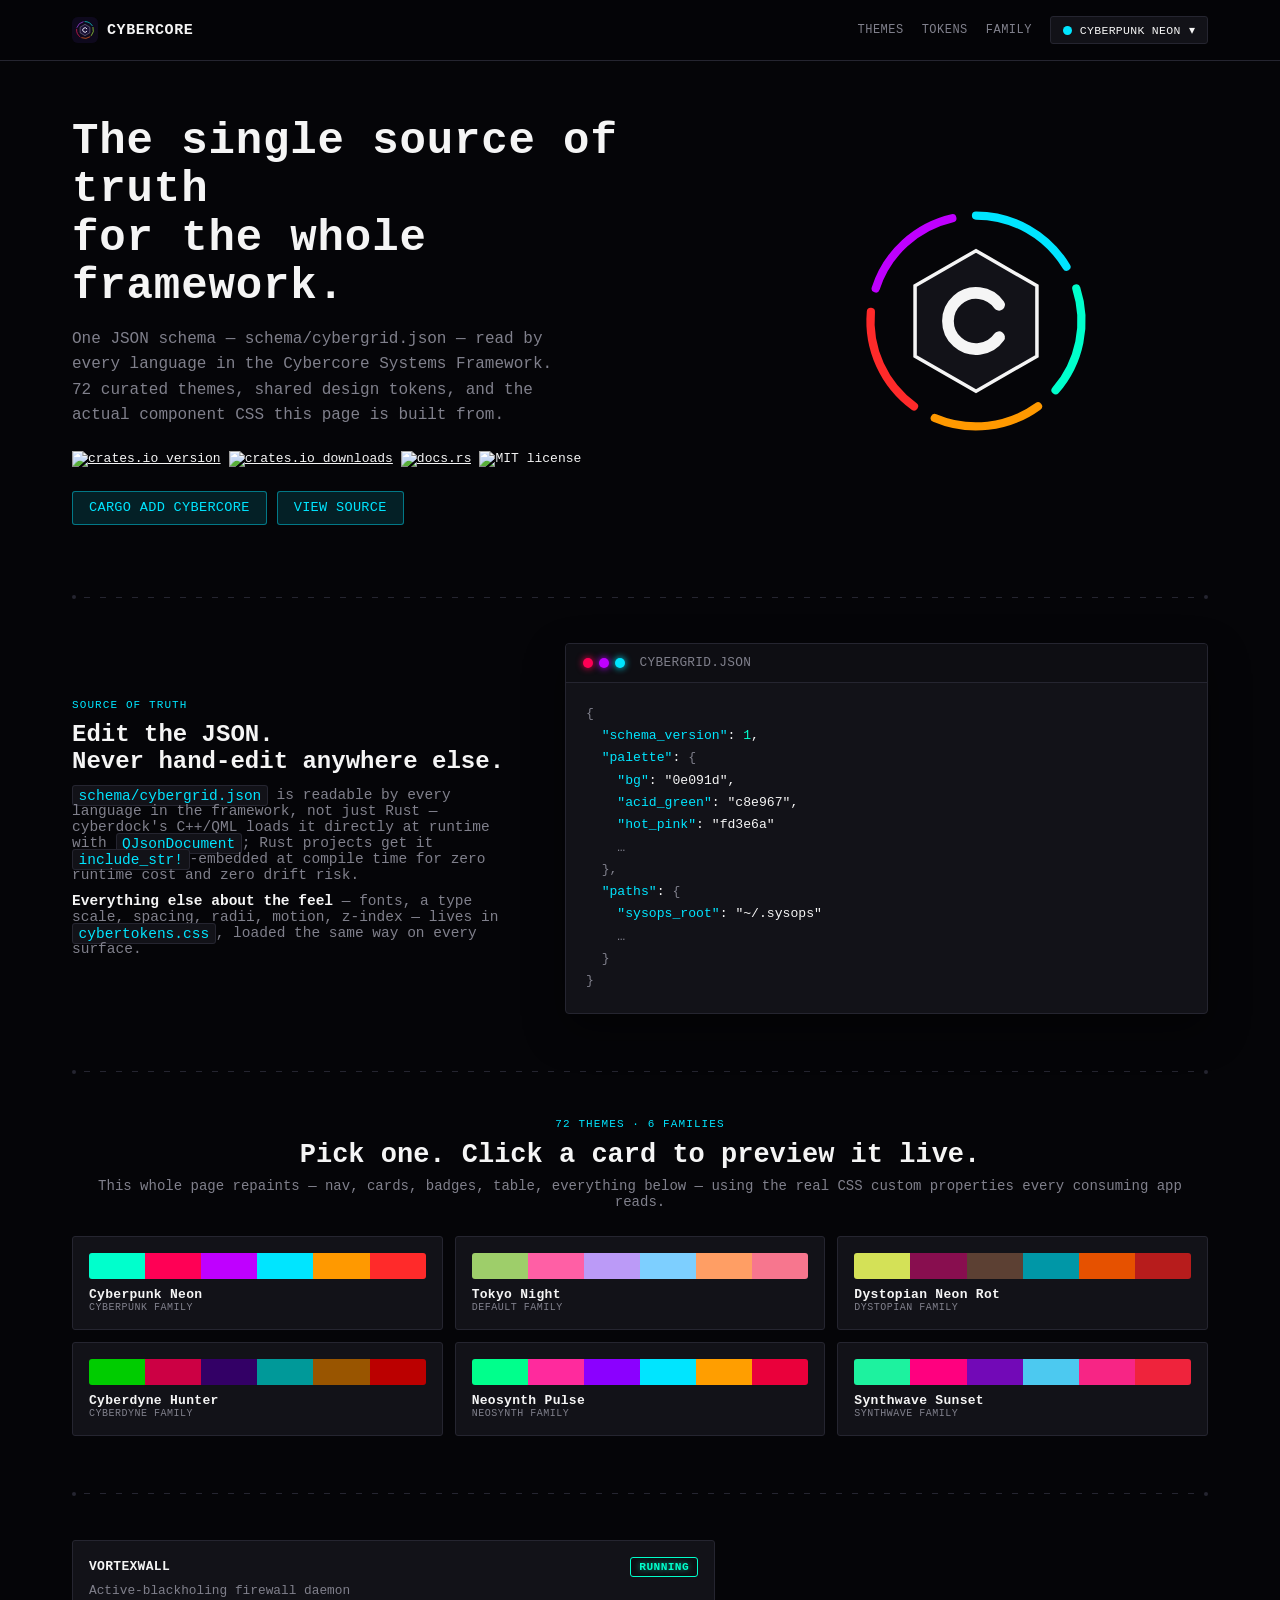
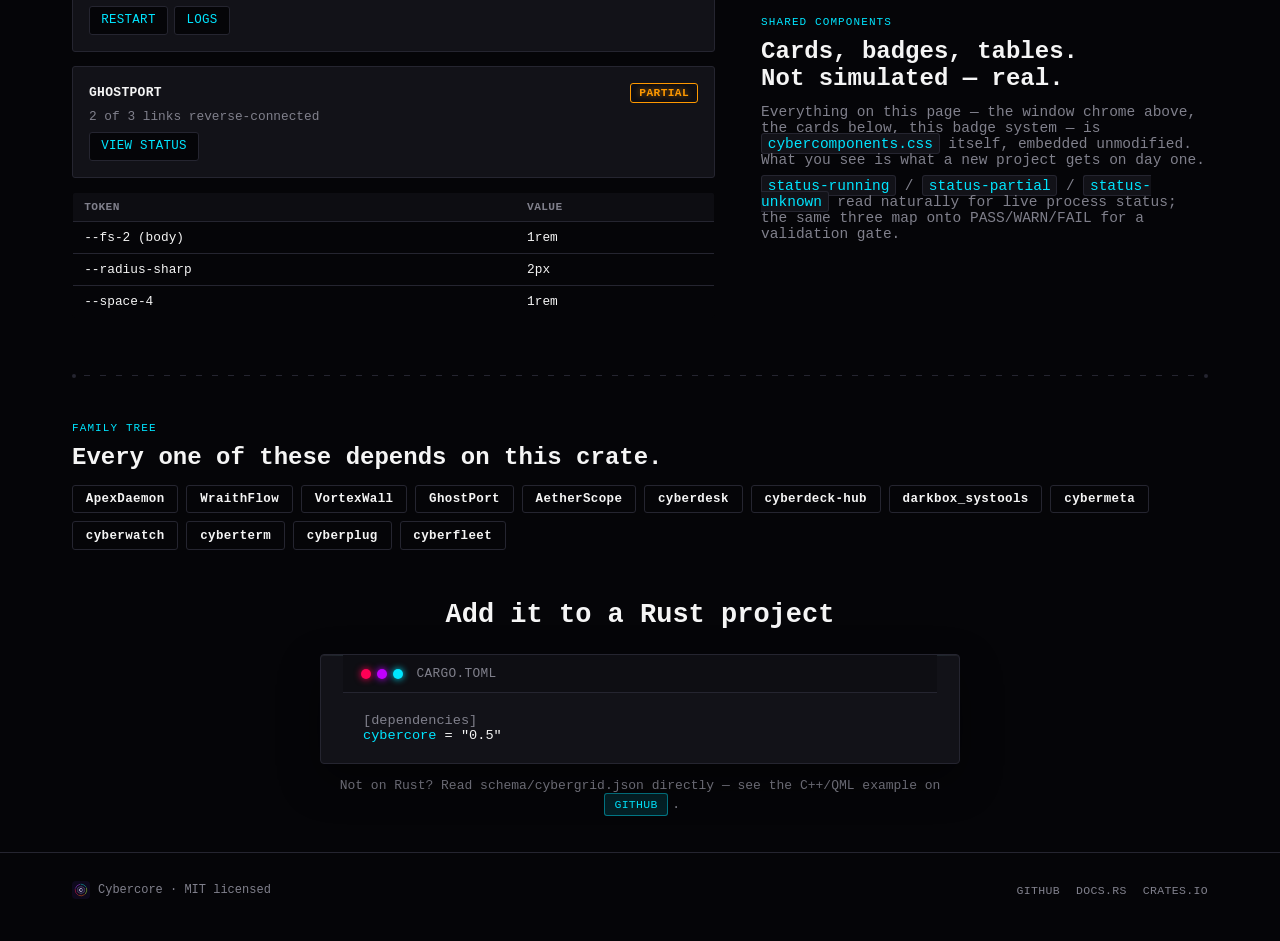
==== index.html @ 730733f9 "Deploy Cybercore theme-gallery site" ====
<!doctype html>
<meta charset="utf-8">
<meta name="viewport" content="width=device-width, initial-scale=1">
<title>Cybercore — Schemas, palette, design tokens</title>
<meta name="description" content="The single source of truth for the Cybercore Systems Framework: one JSON schema, a 72-theme palette, and shared design tokens/components, consumed by every downstream tool.">
<link rel="icon" type="image/svg+xml" href="[data-uri]">
<style>
/*
 * cybertokens — shared typography, spacing & sizing tokens for the
 * Cybercore Systems Framework.
 *
 * Colours are NOT here — they live in schema/cybergrid.json and are
 * emitted as `--bg --fg --acid --cyan …` by each app's theme layer.
 * This file is *everything else*: fonts, a type scale, spacing, radii,
 * motion, z-index. Drop it in any project (cyberdesk, cyberdeck,
 * cyberterm, a website …) so the feel stays consistent.
 *
 * Load order:  reset  →  cybertokens.css  →  theme colours  →  components
 *
 * v0.3.0
 */

:root {
  /* ── font families ─────────────────────────────────────────── */
  --font-mono: "JetBrains Mono", ui-monospace, "SFMono-Regular", "SF Mono",
    Menlo, Consolas, "Liberation Mono", monospace;
  --font-ui: "Inter", -apple-system, BlinkMacSystemFont, "Segoe UI", Roboto,
    "Helvetica Neue", Arial, sans-serif;
  --font-display: var(--font-mono);      /* headings; override per project */

  /* ── type scale — 1.20 (minor third), 16px body ───────────── */
  --fs-0: 0.694rem;   /* ~11px  micro / captions / badges     */
  --fs-1: 0.833rem;   /* ~13px  small / labels / chrome text  */
  --fs-2: 1rem;       /*  16px  body                          */
  --fs-3: 1.20rem;    /* ~19px  h4 / lead                     */
  --fs-4: 1.44rem;    /* ~23px  h3                            */
  --fs-5: 1.728rem;   /* ~28px  h2                            */
  --fs-6: 2.074rem;   /* ~33px  h1                            */
  --fs-7: 2.488rem;   /* ~40px  display                       */

  /* ── line heights ─────────────────────────────────────────── */
  --lh-tight: 1.15;
  --lh-snug: 1.35;
  --lh-normal: 1.6;
  --lh-loose: 1.85;

  /* ── weights ──────────────────────────────────────────────── */
  --fw-regular: 400;
  --fw-medium: 500;
  --fw-semibold: 600;
  --fw-bold: 700;

  /* ── letter-spacing ───────────────────────────────────────── */
  --tracking-tight: -0.01em;
  --tracking-normal: 0em;
  --tracking-wide: 0.04em;
  --tracking-caps: 0.08em;               /* uppercase chrome labels */

  /* ── spacing scale — 0.25rem step ─────────────────────────── */
  --space-0: 0;
  --space-1: 0.25rem;
  --space-2: 0.5rem;
  --space-3: 0.75rem;
  --space-4: 1rem;
  --space-5: 1.5rem;
  --space-6: 2rem;
  --space-7: 3rem;
  --space-8: 4rem;

  /* ── radii ────────────────────────────────────────────────── */
  --radius-sharp: 2px;                   /* cybercore default — terminal feel */
  --radius-sm: 4px;
  --radius-md: 8px;
  --radius-lg: 14px;
  --radius-pill: 999px;
  --radius: var(--radius-sharp);

  /* ── borders ──────────────────────────────────────────────── */
  --border-hair: 1px;
  --border-accent: 3px;

  /* ── motion ───────────────────────────────────────────────── */
  --ease-out: cubic-bezier(0.2, 0.8, 0.2, 1);
  --ease-in-out: cubic-bezier(0.65, 0, 0.35, 1);
  --dur-fast: 0.12s;
  --dur-mid: 0.24s;
  --dur-slow: 0.5s;

  /* ── z-index ladder ───────────────────────────────────────── */
  --z-base: 1;
  --z-sticky: 10;
  --z-popover: 60;
  --z-modal: 100;
  --z-toast: 200;
}

/*
 * cybercomponents — shared UI component styles for the Cybercore Systems
 * Framework: cards, status badges, data tables, form inputs, popup
 * viewers, and the theme-picker dropdown itself.
 *
 * Colours come from the active CYBERGRID theme (--bg --fg --acid --pink
 * --purple --cyan --orange --red --panel --line --muted, emitted per
 * theme by each app's theme layer) and typography/spacing from
 * cybertokens.css — nothing here is hardcoded. Swapping the theme
 * repaints every component below with it.
 *
 * Promoted out of cyberdeck's static/ui.css (2026-09-17) once a second
 * app (cyberdesk) needed the same cards/badges/tables/theme-picker —
 * app-specific things (self-hosted fonts, backdrop scanline/glow
 * effects, folder-tag chips) stayed local to cyberdeck rather than
 * coming along; this file is deliberately just the reusable core.
 *
 * Load order:  reset  →  cybertokens.css  →  theme colours  →  cybercomponents.css
 *
 * v1.0.0
 */

* { box-sizing: border-box; }

/* Author styles always beat the browser's default `[hidden]{display:none}`
   UA rule regardless of selector specificity — without this, any element
   that's both `[hidden]` AND has its own `display:` declaration (like
   `.viewer-overlay{display:flex}` below) shows up whether or not the
   `hidden` attribute is set, and toggling `el.hidden` in JS does nothing
   visible. Keep this reset above every other rule in the file. */
[hidden] { display: none !important; }

html {
  scrollbar-width: thin;
  scrollbar-color: var(--purple) var(--bg);
  /* Tells the browser to draw its OWN native widgets — the <input
     type="color"> picker popup, native scrollbars, form control chrome —
     in dark mode. Without this, that popup (which isn't our HTML/CSS at
     all, it's the browser's own UI) defaults to a plain white background
     no matter how dark the rest of the page is. */
  color-scheme: dark;
}

body {
  background: var(--bg);
  color: var(--fg);
  font-family: var(--font-mono, monospace);
  font-size: 13px;
  margin: 0;
  position: relative;
}

/* Uppercase, letter-spaced chrome text everywhere — the terminal/HUD feel
   this family is going for. Scoped to real UI chrome (buttons, titlebars,
   badges, card titles) rather than a blanket `body *` rule, so actual
   content rendered in `.markdown-body` stays normal-case and readable as
   prose, not shouted. */
button, .btn-link, .btn-ghost, .titlebar-text, .card-title, .field-label {
  text-transform: uppercase;
  letter-spacing: 0.3px;
}

/* --------------------------------------------------------------------------
   Scrollbars — page and every internally-scrolling panel
   -------------------------------------------------------------------------- */
::-webkit-scrollbar { width: 10px; height: 10px; }
::-webkit-scrollbar-track { background: var(--bg); }
::-webkit-scrollbar-thumb {
  background: linear-gradient(180deg, var(--cyan), var(--purple));
  border-radius: 5px;
  border: 2px solid var(--bg);
}
::-webkit-scrollbar-thumb:hover { background: linear-gradient(180deg, var(--pink), var(--purple)); }
::-webkit-scrollbar-corner { background: var(--bg); }

/* --------------------------------------------------------------------------
   Top bar
   -------------------------------------------------------------------------- */
.topbar {
  display: flex; align-items: center; justify-content: space-between;
  padding: 1rem 1.5rem;
  border-bottom: 1px solid var(--line);
  background: color-mix(in srgb, var(--bg) 85%, transparent);
  backdrop-filter: blur(6px);
  position: sticky; top: 0; z-index: 10;
}
.brand { font-weight: 700; font-size: 1.1rem; letter-spacing: 0.5px; text-shadow: 0 0 10px color-mix(in srgb, var(--pink) 50%, transparent); }
.brand-accent { color: var(--cyan); text-shadow: 0 0 10px color-mix(in srgb, var(--cyan) 60%, transparent); }
.topbar-right { display: flex; align-items: center; gap: 0.75rem; }
.topbar-nav { display: flex; align-items: center; gap: 0.5rem; }

/* --------------------------------------------------------------------------
   Theme picker — a custom dropdown, not a native <select>. Chromium
   forces its own system-blue highlight on the selected/hovered <option>
   with zero author override available, which never matched the active
   theme regardless of what CSS was tried against it.
   -------------------------------------------------------------------------- */
/* inline-block, not the div default of block — this only ever looked
   right in the topbar by accident, because flex sizing there happens to
   shrink a block child to its content width anyway. Anywhere it sits in
   a plain block context, a block-level wrapper stretches to the full
   width of its container, and `right: 0` on the dropdown then anchors to
   that far edge instead of the button actually sitting at the start of
   it. */
.theme-dropdown-wrap { position: relative; display: inline-block; }
#theme-picker-btn { text-transform: uppercase; letter-spacing: 0.3px; font-size: 0.78rem; gap: 0.4rem; }
.caret-down { font-size: 0.65em; color: var(--muted); }
/* position: fixed, not absolute — an ancestor with overflow:hidden clips
   an absolutely-positioned descendant the moment it extends past that
   ancestor's own bounds, which looks exactly like a z-index bug (the
   dropdown appearing to vanish/get cut off) but isn't one. `fixed`
   escapes that clipping since plain overflow:hidden alone doesn't
   establish a containing block for it. top/left are set by JS
   (toggleDropdown) from the button's real on-screen position; the values
   below are just an unused fallback. */
.theme-dropdown {
  position: fixed; top: 0; left: 0; z-index: 1001;
  width: 220px; max-height: 60vh; overflow-y: auto;
  background: var(--panel); border: 1px solid var(--line); border-radius: 3px;
  box-shadow: 0 16px 40px rgba(0,0,0,0.5);
  padding: 0.3rem 0;
}
.theme-group-label {
  color: var(--cyan); font-weight: 700; font-size: 0.68rem; letter-spacing: 0.4px;
  text-transform: uppercase; padding: 0.5rem 0.8rem 0.2rem;
}
.theme-item {
  padding: 0.35rem 0.8rem; font-size: 0.78rem; text-transform: uppercase;
  color: var(--fg); cursor: pointer; letter-spacing: 0.2px;
  transition: background 0.1s ease, color 0.1s ease;
}
.theme-item:hover { background: color-mix(in srgb, var(--cyan) 16%, transparent); color: var(--cyan); }
.theme-item.selected { background: color-mix(in srgb, var(--acid) 18%, transparent); color: var(--acid); font-weight: 700; }

.btn-ghost {
  background: transparent; color: var(--cyan); border: 1px solid var(--line);
  padding: 0.4rem 0.8rem; border-radius: 3px; text-decoration: none; font-size: 0.85rem;
  transition: border-color 0.15s ease, box-shadow 0.15s ease;
}
.btn-ghost:hover { border-color: var(--cyan); box-shadow: 0 0 10px color-mix(in srgb, var(--cyan) 30%, transparent); }
.btn-ghost.active { color: var(--acid); border-color: var(--acid); }

/* Deliberately no bare `main { ... }` rule here. That's page-shell
   layout (max-width/centering/padding for the whole content area), not
   a reusable component — it belongs to whatever app-shell each
   consuming app already has (cyberdesk's own is a CSS grid with a
   sidebar; `main` is already its 1fr column and doesn't need or want a
   competing max-width/margin:auto fighting that). A version of this
   file once had `main { max-width: 1300px; margin: 0 auto; padding:
   1.5rem; }` — cyberdeck's own convention — and it silently broke every
   existing cyberdesk page's layout (content capped and re-centered
   instead of filling the grid column) the moment cyberdesk linked this
   stylesheet in. Give a wrapper *class* (like cyberdesk's own `.wrap`)
   this treatment in the consuming app instead, never the bare element
   selector, in a file every app on the page links. */

/* Page header pane — a calm dark panel (not itself saturated purple, so
   it doesn't fight with the title pill sitting inside it). */
.dash-head {
  background: color-mix(in srgb, var(--panel) 55%, var(--bg));
  border: 1px solid color-mix(in srgb, var(--purple) 30%, transparent);
  border-radius: 4px;
  padding: 1rem 1.25rem;
  margin-bottom: 1.5rem;
  box-shadow: 0 0 24px -8px color-mix(in srgb, var(--purple) 45%, transparent),
              inset 0 1px 0 color-mix(in srgb, var(--fg) 6%, transparent);
}
/* The title itself is a real pill — a filled, bordered, glowing badge,
   same visual weight as a .btn-link chip — not just glowing bare text. */
.dash-head h1 {
  display: inline-flex;
  align-items: center;
  gap: 0.35rem;
  margin: 0 0 0.5rem;
  padding: 0.15rem 0.65rem;
  border-radius: 14px;
  font-size: 0.82rem;
  text-transform: uppercase;
  letter-spacing: 0.5px;
  color: var(--purple);
  background: linear-gradient(135deg, color-mix(in srgb, var(--purple) 24%, transparent), color-mix(in srgb, var(--purple) 8%, transparent));
  border: 1px solid color-mix(in srgb, var(--purple) 50%, transparent);
}
.dash-head h1::before {
  content: "◆";
  font-size: 0.75em;
  filter: drop-shadow(0 0 3px color-mix(in srgb, var(--purple) 80%, transparent));
}
@media (prefers-reduced-motion: no-preference) {
  .dash-head h1 { animation: title-pulse 3s ease-in-out infinite; }
  @keyframes title-pulse {
    0%, 100% { box-shadow: 0 0 8px -2px color-mix(in srgb, var(--purple) 50%, transparent); }
    50% { box-shadow: 0 0 16px 1px color-mix(in srgb, var(--purple) 80%, transparent); }
  }
}
.dash-head p { font-size: 0.75rem; }
.muted { color: var(--muted); }

/* --------------------------------------------------------------------------
   Category sections
   -------------------------------------------------------------------------- */
.cat-section { margin-top: 2rem; }
.cat-head {
  display: flex; align-items: baseline; gap: 0.6rem; margin-bottom: 0.75rem;
  border-left: 3px solid var(--cat-color, var(--line));
  padding-left: 0.6rem; padding-bottom: 0.4rem;
  cursor: pointer; list-style: none; user-select: none;
}
.cat-head::-webkit-details-marker { display: none; }
.cat-head h2 {
  margin: 0; font-size: 1rem; letter-spacing: 0.4px; text-transform: uppercase;
  color: var(--fg); text-shadow: 0 0 8px color-mix(in srgb, var(--purple) 35%, transparent);
}
.cat-count {
  background: color-mix(in srgb, var(--cat-color, var(--muted)) 15%, transparent);
  border: 1px solid var(--cat-color, var(--line));
  color: var(--cat-color, var(--muted));
  border-radius: 10px;
  padding: 0.05rem 0.5rem;
  font-size: 0.7rem;
}
.cat-caret {
  display: inline-block; color: var(--cat-color, var(--muted));
  transition: transform 0.15s ease; font-size: 0.8em;
}
details[open] > .cat-head .cat-caret { transform: rotate(90deg); }

.grid {
  display: grid;
  grid-template-columns: repeat(auto-fill, minmax(280px, 1fr));
  gap: 1rem;
}

/* --------------------------------------------------------------------------
   Cards — a soft sheen sweeps in on hover, plus a glow that matches
   whatever status color the card is currently showing.
   -------------------------------------------------------------------------- */
.card {
  --glow: var(--line);
  background: var(--panel); border: 1px solid var(--line); border-radius: 3px;
  padding: 1rem; position: relative; overflow: hidden;
  transition: border-color 0.2s ease, box-shadow 0.25s ease;
}
.card::before {
  content: ""; position: absolute; inset: -40% -40% auto -40%; height: 140%;
  background: radial-gradient(ellipse at top, color-mix(in srgb, var(--glow) 15%, transparent), transparent 70%);
  opacity: 0; transition: opacity 0.25s ease; pointer-events: none;
}
.card:hover { border-color: var(--glow); box-shadow: 0 10px 28px rgba(0,0,0,0.35), 0 0 24px color-mix(in srgb, var(--glow) 35%, transparent); }
.card:hover::before { opacity: 1; }

.card-head { display: flex; justify-content: space-between; align-items: center; margin-bottom: 0.4rem; position: relative; }
.card-title { font-weight: 600; }
.card-desc { font-size: 0.8rem; color: var(--muted); margin: 0 0 0.5rem; position: relative; }
.card-meta { font-size: 0.72rem; margin: 0 0 0.7rem; position: relative; }
.card-meta code {
  background: var(--bg); border: 1px solid var(--line); padding: 0.1rem 0.35rem;
  border-radius: 3px; color: var(--muted);
}

/* Status pills. `status-running`/`status-partial`/`status-stopped`/
   `status-unknown` read naturally for live process status; PASS/FAIL/
   WARN/UNKNOWN validation-gate style status maps onto the same four
   (running≈pass, stopped≈n/a, partial≈warn, unknown≈unknown) rather than
   inventing a parallel set of classes for the same four-color meaning. */
.badge {
  font-size: 0.7rem; font-weight: 700; padding: 0.2rem 0.5rem; border-radius: 3px;
  letter-spacing: 0.4px; white-space: nowrap;
}
.status-running { background: rgba(0,0,0,0.2); color: var(--acid); border: 1px solid var(--acid); text-shadow: 0 0 6px color-mix(in srgb, var(--acid) 60%, transparent); }
.status-partial { background: rgba(0,0,0,0.2); color: var(--orange); border: 1px solid var(--orange); text-shadow: 0 0 6px color-mix(in srgb, var(--orange) 60%, transparent); }
.status-stopped { background: rgba(0,0,0,0.2); color: var(--muted); border: 1px solid var(--line); }
.status-unknown { background: rgba(0,0,0,0.2); color: var(--red); border: 1px solid var(--red); text-shadow: 0 0 6px color-mix(in srgb, var(--red) 60%, transparent); }

.card:has(.status-running) { --glow: var(--acid); }
.card:has(.status-partial) { --glow: var(--orange); }
.card:has(.status-unknown) { --glow: var(--red); }

.card-actions { display: flex; flex-wrap: wrap; gap: 0.4rem; position: relative; }
.card-actions button, .card-actions a.btn-link {
  background: var(--bg); color: var(--cyan); border: 1px solid var(--line);
  padding: 0.35rem 0.7rem; border-radius: 3px; font-family: inherit; font-size: 0.78rem;
  cursor: pointer; text-decoration: none;
  display: inline-flex; align-items: center; justify-content: center; line-height: 1.2;
  transition: border-color 0.15s ease, box-shadow 0.15s ease, opacity 0.15s ease;
}
.card-actions button:hover, .card-actions a.btn-link:hover {
  border-color: var(--cyan); box-shadow: 0 0 10px color-mix(in srgb, var(--cyan) 30%, transparent);
}
.card-actions button:disabled { opacity: 0.4; cursor: not-allowed; box-shadow: none; }

/* .btn-link as a real standalone button, not just styled when nested
   inside .card-actions — usable anywhere (a table cell, a plain
   paragraph) as a small pill-shaped link/button. */
.btn-link {
  display: inline-flex; align-items: center; justify-content: center; line-height: 1.2;
  background: color-mix(in srgb, var(--cyan) 12%, transparent);
  color: var(--cyan); border: 1px solid color-mix(in srgb, var(--cyan) 45%, transparent);
  padding: 0.22rem 0.6rem; border-radius: 3px; font-size: 0.72rem;
  text-decoration: none; cursor: pointer;
  transition: background 0.15s ease, border-color 0.15s ease, box-shadow 0.15s ease;
}
.btn-link:hover {
  background: color-mix(in srgb, var(--cyan) 22%, transparent);
  border-color: var(--cyan);
  box-shadow: 0 0 10px color-mix(in srgb, var(--cyan) 30%, transparent);
}

/* --------------------------------------------------------------------------
   Windows — a titlebar-and-dots chrome frame for grouping content
   -------------------------------------------------------------------------- */
.window {
  background: var(--panel); border: 1px solid var(--line); border-radius: 4px; overflow: hidden;
  box-shadow: 0 16px 40px rgba(0,0,0,0.45), inset 0 1px 0 color-mix(in srgb, var(--fg) 6%, transparent);
  position: relative;
}
.window::before {
  content: ""; position: absolute; inset: 0 0 auto 0; height: 1px;
  background: linear-gradient(90deg, transparent, color-mix(in srgb, var(--cyan) 50%, transparent), transparent);
}
.titlebar { display: flex; align-items: center; gap: 6px; padding: 0.7rem 1.1rem; background: color-mix(in srgb, var(--panel) 70%, var(--bg)); border-bottom: 1px solid var(--line); position: relative; }
.dot { width: 10px; height: 10px; border-radius: 50%; }
.dot-a { background: var(--pink); box-shadow: 0 0 6px 1px color-mix(in srgb, var(--pink) 70%, transparent); }
.dot-b { background: var(--purple); box-shadow: 0 0 6px 1px color-mix(in srgb, var(--purple) 70%, transparent); }
.dot-c { background: var(--cyan); box-shadow: 0 0 6px 1px color-mix(in srgb, var(--cyan) 70%, transparent); }
.titlebar-text { margin-left: 8px; font-size: 0.8rem; color: var(--muted); }
.window-body { padding: 1.25rem; }

.log-view {
  background: var(--bg); border: 1px solid var(--line); border-radius: 3px;
  padding: 1rem; overflow-x: auto; white-space: pre-wrap; font-size: 0.82rem;
  line-height: 1.5; max-height: 75vh; overflow-y: auto;
  scrollbar-width: thin; scrollbar-color: var(--cyan) var(--panel);
}
code { font-family: var(--font-mono, monospace); }

/* --------------------------------------------------------------------------
   Data table
   -------------------------------------------------------------------------- */
.res-table { width: 100%; border-collapse: collapse; font-size: 0.8rem; background: var(--bg); border: 1px solid var(--line); border-radius: 3px; overflow: hidden; }
.res-table th, .res-table td { text-align: left; padding: 0.5rem 0.7rem; border-bottom: 1px solid var(--line); }
.res-table th { color: var(--muted); font-size: 0.7rem; letter-spacing: 0.4px; text-transform: uppercase; background: color-mix(in srgb, var(--panel) 60%, var(--bg)); }
.res-table tr:last-child td { border-bottom: none; }
.res-table tr:hover td { background: color-mix(in srgb, var(--cyan) 6%, transparent); }
.empty-state { color: var(--muted); font-size: 0.85rem; padding: 1.5rem; text-align: center; border: 1px dashed var(--line); border-radius: 3px; }

/* --------------------------------------------------------------------------
   Text/select inputs
   -------------------------------------------------------------------------- */
.text-input {
  background-color: var(--bg);
  color: var(--fg);
  border: 1px solid var(--line);
  border-radius: 3px;
  padding: 0.5rem 0.7rem;
  font-family: inherit;
  font-size: 0.85rem;
}
.text-input:focus { outline: none; border-color: var(--cyan); box-shadow: 0 0 0 1px var(--cyan); }

/* Native <select> chrome ignores background-color in some browsers unless
   appearance is reset; also style the popup option list itself — limited
   cross-browser support, but Firefox/Chromium both honor it. */
select.text-input {
  appearance: none;
  -webkit-appearance: none;
  -moz-appearance: none;
  background-image: linear-gradient(45deg, transparent 50%, var(--cyan) 50%),
                     linear-gradient(135deg, var(--cyan) 50%, transparent 50%);
  background-position: calc(100% - 16px) center, calc(100% - 11px) center;
  background-size: 5px 5px, 5px 5px;
  background-repeat: no-repeat;
  padding-right: 2rem;
  cursor: pointer;
}
select.text-input option {
  background-color: var(--panel);
  color: var(--fg);
}

/* --------------------------------------------------------------------------
   Rendered markdown — headers/code/tables themed with the active
   CYBERGRID palette instead of one flat grey text dump.
   -------------------------------------------------------------------------- */
.markdown-body {
  background: var(--bg); border: 1px solid var(--line); border-radius: 3px;
  padding: 1.25rem 1.5rem; max-height: 75vh; overflow-y: auto; line-height: 1.6;
}
.markdown-body h1, .markdown-body h2, .markdown-body h3 {
  color: var(--cyan); text-shadow: 0 0 8px color-mix(in srgb, var(--cyan) 30%, transparent);
  border-bottom: 1px solid var(--line); padding-bottom: 0.3rem; margin-top: 1.4rem;
}
.markdown-body h1:first-child { margin-top: 0; }
.markdown-body h2 { color: var(--purple); }
.markdown-body h3 { color: var(--pink); font-size: 1rem; border-bottom: none; }
.markdown-body a { color: var(--cyan); }
.markdown-body strong { color: var(--acid); }
.markdown-body code {
  background: color-mix(in srgb, var(--cyan) 12%, var(--panel));
  color: var(--cyan);
  border: 1px solid color-mix(in srgb, var(--cyan) 35%, transparent);
  border-radius: 3px;
  padding: 0.1rem 0.35rem; font-size: 0.85em;
}
.markdown-body pre {
  background: var(--panel); border: 1px solid var(--line); border-radius: 3px;
  padding: 0.9rem; overflow-x: auto;
}
.markdown-body pre code { background: none; border: none; padding: 0; color: var(--fg); }
.markdown-body table { width: 100%; border-collapse: collapse; margin: 0.75rem 0; }
.markdown-body th, .markdown-body td { text-align: left; padding: 0.4rem 0.6rem; border-bottom: 1px solid var(--line); }
.markdown-body th { color: var(--muted); text-transform: uppercase; font-size: 0.72rem; background: color-mix(in srgb, var(--panel) 60%, var(--bg)); }
.markdown-body ul, .markdown-body ol { padding-left: 1.4rem; }
.markdown-body hr { border: none; border-top: 1px solid var(--line); margin: 1rem 0; }
.markdown-body blockquote { border-left: 3px solid var(--purple); margin: 0.6rem 0; padding: 0.2rem 0.8rem; color: var(--muted); }

/* --------------------------------------------------------------------------
   Popup viewer — a sized modal for "view" links/actions, instead of a
   full page navigation. Also the frame the custom theme creator uses.
   -------------------------------------------------------------------------- */
.viewer-overlay {
  position: fixed; inset: 0; background: rgba(0,0,0,0.75); z-index: 1000;
  display: flex; align-items: center; justify-content: center; padding: 2rem;
}
/* Lighter scrim specifically for the theme creator — the whole point is
   watching the real page repaint live as colors change, which a near-
   opaque backdrop mostly defeats. */
#theme-creator-overlay { background: rgba(0,0,0,0.35); }
.viewer-window {
  width: min(900px, 100%); max-height: 85vh; display: flex; flex-direction: column;
}
.viewer-body { padding: 0; overflow: hidden; flex: 1; display: flex; flex-direction: column; min-height: 0; }
.viewer-body .markdown-body { max-height: none; flex: 1; overflow-y: auto; border: none; border-radius: 0; }

/* --------------------------------------------------------------------------
   Custom theme creator — wider than the plain popup, with a real
   live-preview column (not just "peek at the page behind the modal",
   which the modal's own backdrop mostly defeats).
   -------------------------------------------------------------------------- */
.ct-window { width: min(1200px, 96vw); }
.ct-layout {
  display: grid; grid-template-columns: minmax(0, 1.1fr) minmax(0, 1fr);
  gap: 0; flex: 1; min-height: 0; overflow: hidden;
}
.ct-controls { padding: 1.25rem; overflow-y: auto; }
.ct-preview {
  padding: 1.25rem; overflow-y: auto;
  background: var(--bg); border-left: 1px solid var(--line);
}
@media (max-width: 800px) {
  .ct-layout { grid-template-columns: 1fr; }
  .ct-preview { border-left: none; border-top: 1px solid var(--line); }
}
.viewer-actions { display: flex; gap: 0.5rem; padding: 0.6rem 1rem; border-top: 1px solid var(--line); justify-content: flex-end; }
.viewer-actions button, .viewer-actions a {
  background: var(--bg); color: var(--cyan); border: 1px solid var(--line);
  padding: 0.35rem 0.9rem; border-radius: 3px; font-family: inherit; font-size: 0.8rem;
  cursor: pointer; text-decoration: none;
  transition: border-color 0.15s ease, box-shadow 0.15s ease;
}
.viewer-actions button:hover, .viewer-actions a:hover {
  border-color: var(--cyan); box-shadow: 0 0 10px color-mix(in srgb, var(--cyan) 30%, transparent);
}

.win-close {
  position: absolute; right: 1rem; top: 50%; transform: translateY(-50%);
  color: var(--muted); text-decoration: none; font-size: 0.85rem;
  width: 22px; height: 22px; display: flex; align-items: center; justify-content: center;
  border-radius: 3px; border: 1px solid transparent;
  transition: color 0.15s ease, border-color 0.15s ease, background 0.15s ease;
}
.win-close:hover { color: var(--red); border-color: var(--red); background: color-mix(in srgb, var(--red) 10%, transparent); }

/* --------------------------------------------------------------------------
   Custom theme creator — swatch controls
   -------------------------------------------------------------------------- */
.field-label { display: block; font-size: 0.8rem; color: var(--muted); margin-bottom: 0.3rem; }
.ct-grid { display: grid; grid-template-columns: repeat(auto-fill, minmax(120px, 1fr)); gap: 0.6rem; }
.ct-swatch {
  display: flex; flex-direction: column; gap: 0.3rem; align-items: center;
  font-size: 0.72rem; color: var(--muted); text-transform: uppercase;
}
.ct-swatch input[type="color"] {
  width: 100%; height: 2.2rem; border: 1px solid var(--line); border-radius: 3px;
  background: var(--bg); cursor: pointer; padding: 2px;
}

@media (max-width: 640px) {
  .topbar { flex-direction: column; gap: 0.6rem; align-items: stretch; }
  .grid { grid-template-columns: 1fr; }
  .viewer-overlay { padding: 0.5rem; }
}

</style>
<style>
  :root { --bg:#050508;--fg:#f5f5f5;--acid:#00ffcc;--pink:#ff0055;--purple:#bf00ff;--cyan:#00e5ff;--orange:#ff9900;--red:#ff2a2a;--panel:#121218;--line:#252530;--muted:#80808c; color-scheme: dark; }
  * { box-sizing: border-box; }
  body { font-family: var(--font-mono); transition: background .25s ease, color .25s ease; }
  a { color: inherit; }
  img { max-width: 100%; }
  .wrap { max-width: 1180px; margin: 0 auto; padding-inline: 22px; }
  h1, h2, h3 { font-family: var(--font-mono); color: var(--fg); margin: 0; }
  p { margin: 0; color: var(--fg); }

  nav { position: sticky; top: 0; z-index: 40; backdrop-filter: blur(10px);
    background: color-mix(in srgb, var(--bg) 82%, transparent); border-bottom: 1px solid var(--line); }
  nav .wrap { display: flex; align-items: center; justify-content: space-between; height: 60px; gap: 16px; }
  .brand-row { display: flex; align-items: center; gap: 9px; text-decoration: none; }
  .brand-row img { width: 26px; height: 26px; }
  .brand-row span { font-weight: 700; font-size: 15px; letter-spacing: .04em; color: var(--fg); }
  .navlinks { display: flex; align-items: center; gap: 18px; }
  .navlinks a { font-size: 12px; color: var(--muted); text-decoration: none; letter-spacing: .04em; text-transform: uppercase; }
  .navlinks a:hover { color: var(--cyan); }

  .theme-picker-wrap { position: relative; }
  .theme-picker-btn { display: flex; align-items: center; gap: 8px; background: var(--panel); border: 1px solid var(--line);
    color: var(--fg); padding: 6px 12px; border-radius: 3px; font-size: 11.5px; cursor: pointer; font-family: var(--font-mono); }
  .theme-picker-btn:hover { border-color: var(--cyan); }
  .theme-menu { display: none; position: absolute; top: calc(100% + 8px); right: 0; background: var(--panel);
    border: 1px solid var(--line); border-radius: 4px; padding: 6px; min-width: 220px; box-shadow: 0 20px 50px rgba(0,0,0,.5); z-index: 50; }
  .theme-menu.open { display: block; }
  .theme-opt { display: flex; width: 100%; text-align: left; background: none; border: none; color: var(--fg);
    padding: 7px 9px; border-radius: 3px; cursor: pointer; font-family: var(--font-mono); font-size: 12px; text-transform: capitalize; }
  .theme-opt:hover { background: color-mix(in srgb, var(--cyan) 14%, transparent); color: var(--cyan); }
  .swatch-dot { width: 9px; height: 9px; border-radius: 50%; flex-shrink: 0; }

  .hero { padding: 56px 0 20px; }
  .hero-grid { display: grid; grid-template-columns: 1.15fr .85fr; gap: 44px; align-items: center; }
  .hero h1 { font-size: 44px; line-height: 1.1; letter-spacing: .02em; margin-bottom: 16px; }
  .hero-sub { font-size: 16px; color: var(--muted); max-width: 52ch; line-height: 1.6; margin-bottom: 22px; }
  .hero-badges { display: flex; gap: 8px; flex-wrap: wrap; margin-bottom: 20px; }
  .hero-badges img { height: 20px; }
  .hero-cta { display: flex; gap: 10px; flex-wrap: wrap; }
  .seal-hero { display: flex; justify-content: center; }
  .seal-hero svg { width: 100%; max-width: 300px; }

  .seam { display: flex; align-items: center; gap: 8px; padding: 50px 0 0; }
  .seam .line { flex: 1; height: 1px; background: repeating-linear-gradient(90deg, var(--line) 0 6px, transparent 6px 16px); }
  .seam .dot { width: 4px; height: 4px; border-radius: 50%; background: var(--line); }

  section.feature { padding: 44px 0 6px; }
  .f-kicker { font-family: var(--font-mono); font-size: 11px; letter-spacing: .1em; text-transform: uppercase; color: var(--cyan); margin-bottom: 10px; }
  .f-grid { display: grid; grid-template-columns: .82fr 1.18fr; gap: 46px; align-items: center; }
  .f-grid.rev { grid-template-columns: 1.18fr .82fr; }
  .f-grid.rev .f-copy { order: 2; } .f-grid.rev .f-vis { order: 1; }
  .f-copy h2 { font-size: 24px; margin-bottom: 12px; }
  .f-copy p { color: var(--muted); font-size: 14.5px; margin-bottom: 10px; }
  .f-copy p:last-child { margin-bottom: 0; }
  .f-copy strong { color: var(--fg); }
  .f-copy code { background: var(--panel); border: 1px solid var(--line); padding: .1rem .35rem; border-radius: 3px; color: var(--cyan); }

  .theme-grid { display: grid; grid-template-columns: repeat(3, 1fr); gap: 12px; }
  .theme-card { cursor: pointer; }
  .theme-card .strip { display: flex; height: 26px; border-radius: 3px; overflow: hidden; margin-bottom: 8px; }
  .theme-card .strip span { flex: 1; }
  .theme-card .fam { font-size: 10px; color: var(--muted); text-transform: uppercase; letter-spacing: .05em; }

  .consumer-grid { display: flex; flex-wrap: wrap; gap: 8px; }

  .install-box { max-width: 640px; margin: 0 auto; }
  .install-head { text-align: center; max-width: 560px; margin: 0 auto 24px; }
  .install-head h2 { font-size: 27px; margin-bottom: 10px; }
  .install-head p { color: var(--muted); font-size: 14.5px; }

  footer { border-top: 1px solid var(--line); padding: 28px 0 40px; margin-top: 30px; }
  .foot-row { display: flex; align-items: center; justify-content: space-between; flex-wrap: wrap; gap: 12px; }
  .foot-brand { display: flex; align-items: center; gap: 8px; font-size: 12px; color: var(--muted); }
  .foot-brand img { width: 18px; height: 18px; }
  .foot-links { display: flex; gap: 16px; }
  .foot-links a { font-size: 11.5px; color: var(--muted); text-decoration: none; text-transform: uppercase; letter-spacing: .03em; }
  .foot-links a:hover { color: var(--cyan); }

  @media (max-width: 900px) {
    .hero-grid, .f-grid, .f-grid.rev { grid-template-columns: 1fr; gap: 26px; }
    .f-grid.rev .f-copy, .f-grid.rev .f-vis { order: initial; }
    .theme-grid { grid-template-columns: repeat(2, 1fr); }
    .navlinks a:not(.theme-picker-wrap) { display: none; }
  }
</style>

<nav>
  <div class="wrap">
    <a class="brand-row" href="#">
      <img src="[data-uri]" alt="">
      <span>CYBERCORE</span>
    </a>
    <div class="navlinks">
      <a href="#themes">Themes</a>
      <a href="#tokens">Tokens</a>
      <a href="#family">Family</a>
      <div class="theme-picker-wrap">
        <button class="theme-picker-btn" onclick="document.getElementById('themeMenu').classList.toggle('open')">
          <span class="swatch-dot" id="currentSwatch" style="background:var(--cyan)"></span>
          <span id="currentThemeLabel">cyberpunk neon</span> ▾
        </button>
        <div class="theme-menu" id="themeMenu">
          <button class="theme-opt" data-theme="cyberpunk-neon" onclick="applyTheme('cyberpunk-neon')" style="display:flex;align-items:center;gap:8px;"><span class="swatch-dot" style="background:#00ffcc"></span><span class="swatch-dot" style="background:#ff0055"></span><span class="swatch-dot" style="background:#00e5ff"></span>cyberpunk neon</button>
<button class="theme-opt" data-theme="tokyo-night" onclick="applyTheme('tokyo-night')" style="display:flex;align-items:center;gap:8px;"><span class="swatch-dot" style="background:#9ece6a"></span><span class="swatch-dot" style="background:#ff5fa5"></span><span class="swatch-dot" style="background:#7dcfff"></span>tokyo night</button>
<button class="theme-opt" data-theme="dystopian-neon-rot" onclick="applyTheme('dystopian-neon-rot')" style="display:flex;align-items:center;gap:8px;"><span class="swatch-dot" style="background:#d4e157"></span><span class="swatch-dot" style="background:#880e4f"></span><span class="swatch-dot" style="background:#0097a7"></span>dystopian neon rot</button>
<button class="theme-opt" data-theme="cyberdyne-hunter" onclick="applyTheme('cyberdyne-hunter')" style="display:flex;align-items:center;gap:8px;"><span class="swatch-dot" style="background:#00cc00"></span><span class="swatch-dot" style="background:#cc0044"></span><span class="swatch-dot" style="background:#009999"></span>cyberdyne hunter</button>
<button class="theme-opt" data-theme="neosynth-pulse" onclick="applyTheme('neosynth-pulse')" style="display:flex;align-items:center;gap:8px;"><span class="swatch-dot" style="background:#00ff8c"></span><span class="swatch-dot" style="background:#ff2a9d"></span><span class="swatch-dot" style="background:#00e5ff"></span>neosynth pulse</button>
<button class="theme-opt" data-theme="synthwave-sunset" onclick="applyTheme('synthwave-sunset')" style="display:flex;align-items:center;gap:8px;"><span class="swatch-dot" style="background:#1df29f"></span><span class="swatch-dot" style="background:#ff007f"></span><span class="swatch-dot" style="background:#4cc9f0"></span>synthwave sunset</button>

        </div>
      </div>
    </div>
  </div>
</nav>

<header class="hero">
  <div class="wrap hero-grid">
    <div>
      <h1>The single source of truth<br>for the whole framework.</h1>
      <p class="hero-sub">One JSON schema — <code>schema/cybergrid.json</code> — read by every language in the Cybercore Systems Framework. 72 curated themes, shared design tokens, and the actual component CSS this page is built from.</p>
      <div class="hero-badges">
        <a href="https://crates.io/crates/cybercore" target="_blank" rel="noopener"><img src="https://img.shields.io/crates/v/cybercore.svg" alt="crates.io version"></a>
        <a href="https://crates.io/crates/cybercore" target="_blank" rel="noopener"><img src="https://img.shields.io/crates/d/cybercore.svg" alt="crates.io downloads"></a>
        <a href="https://docs.rs/cybercore" target="_blank" rel="noopener"><img src="https://img.shields.io/docsrs/cybercore" alt="docs.rs"></a>
        <img src="https://img.shields.io/badge/license-MIT-informational" alt="MIT license">
      </div>
      <div class="hero-cta">
        <a class="btn-link" style="padding:.5rem 1rem;font-size:.85rem;" href="#install">cargo add cybercore</a>
        <a class="btn-link" style="padding:.5rem 1rem;font-size:.85rem;" href="https://github.com/darkstardevx/cybercore" target="_blank" rel="noopener">View source</a>
      </div>
    </div>
    <div class="seal-hero">
      <svg viewBox="0 0 256 256"><path d="M128.0 38.0 A90 90 0 0 1 205.2 81.7" stroke="var(--cyan)" stroke-width="7" fill="none" stroke-linecap="round"/><path d="M213.6 100.2 A90 90 0 0 1 195.9 187.1" stroke="var(--acid)" stroke-width="7" fill="none" stroke-linecap="round"/><path d="M180.9 200.8 A90 90 0 0 1 92.8 210.8" stroke="var(--orange)" stroke-width="7" fill="none" stroke-linecap="round"/><path d="M75.1 200.8 A90 90 0 0 1 38.3 120.1" stroke="var(--red)" stroke-width="7" fill="none" stroke-linecap="round"/><path d="M42.4 100.2 A90 90 0 0 1 107.8 40.3" stroke="var(--purple)" stroke-width="7" fill="none" stroke-linecap="round"/><path d="M180.0 158.0 L128.0 188.0 L76.0 158.0 L76.0 98.0 L128.0 68.0 L180.0 98.0 Z" fill="var(--panel)" stroke="var(--fg)" stroke-width="3"/><path d="M147.7 141.8 A24 24 0 1 1 147.7 114.2" stroke="var(--fg)" stroke-width="10" fill="none" stroke-linecap="round"/></svg>
    </div>
  </div>
</header>

<div class="wrap"><div class="seam"><span class="dot"></span><div class="line"></div><span class="dot"></span></div></div>

<section class="feature" id="tokens">
  <div class="wrap f-grid">
    <div class="f-copy">
      <div class="f-kicker">Source of truth</div>
      <h2>Edit the JSON.<br>Never hand-edit anywhere else.</h2>
      <p><code>schema/cybergrid.json</code> is readable by every language in the framework, not just Rust — cyberdock's C++/QML loads it directly at runtime with <code>QJsonDocument</code>; Rust projects get it <code>include_str!</code>-embedded at compile time for zero runtime cost and zero drift risk.</p>
      <p><strong>Everything else about the feel</strong> — fonts, a type scale, spacing, radii, motion, z-index — lives in <code>cybertokens.css</code>, loaded the same way on every surface.</p>
    </div>
    <div class="f-vis window">
      <div class="titlebar"><span class="dot dot-a"></span><span class="dot dot-b"></span><span class="dot dot-c"></span><span class="titlebar-text">cybergrid.json</span></div>
      <div class="window-body">
        <pre style="margin:0;font-size:.82rem;line-height:1.7;overflow-x:auto;"><span style="color:var(--muted)">{</span>
  <span style="color:var(--cyan)">"schema_version"</span>: <span style="color:var(--acid)">1</span>,
  <span style="color:var(--cyan)">"palette"</span>: <span style="color:var(--muted)">{</span>
    <span style="color:var(--cyan)">"bg"</span>: <span style="color:var(--fg)">"0e091d"</span>,
    <span style="color:var(--cyan)">"acid_green"</span>: <span style="color:var(--fg)">"c8e967"</span>,
    <span style="color:var(--cyan)">"hot_pink"</span>: <span style="color:var(--fg)">"fd3e6a"</span>
    <span style="color:var(--muted)">…</span>
  <span style="color:var(--muted)">},</span>
  <span style="color:var(--cyan)">"paths"</span>: <span style="color:var(--muted)">{</span>
    <span style="color:var(--cyan)">"sysops_root"</span>: <span style="color:var(--fg)">"~/.sysops"</span>
    <span style="color:var(--muted)">…</span>
  <span style="color:var(--muted)">}</span>
<span style="color:var(--muted)">}</span></pre>
      </div>
    </div>
  </div>
</section>

<div class="wrap"><div class="seam"><span class="dot"></span><div class="line"></div><span class="dot"></span></div></div>

<section class="feature" id="themes">
  <div class="wrap">
    <div class="f-kicker" style="text-align:center;">72 themes · 6 families</div>
    <h2 style="text-align:center;font-size:27px;margin-bottom:8px;">Pick one. Click a card to preview it live.</h2>
    <p style="text-align:center;color:var(--muted);font-size:14px;margin-bottom:26px;">This whole page repaints — nav, cards, badges, table, everything below — using the real CSS custom properties every consuming app reads.</p>
    <div class="theme-grid" id="themeGrid"></div>
  </div>
</section>

<div class="wrap"><div class="seam"><span class="dot"></span><div class="line"></div><span class="dot"></span></div></div>

<section class="feature">
  <div class="wrap f-grid rev">
    <div class="f-copy">
      <div class="f-kicker">Shared components</div>
      <h2>Cards, badges, tables.<br>Not simulated — real.</h2>
      <p>Everything on this page — the window chrome above, the cards below, this badge system — is <code>cybercomponents.css</code> itself, embedded unmodified. What you see is what a new project gets on day one.</p>
      <p><code>status-running</code> / <code>status-partial</code> / <code>status-unknown</code> read naturally for live process status; the same three map onto PASS/WARN/FAIL for a validation gate.</p>
    </div>
    <div class="f-vis" style="display:flex;flex-direction:column;gap:14px;">
      <div class="card">
        <div class="card-head"><span class="card-title">vortexwall</span><span class="badge status-running">RUNNING</span></div>
        <p class="card-desc">Active-blackholing firewall daemon</p>
        <div class="card-actions"><button>restart</button><button>logs</button></div>
      </div>
      <div class="card">
        <div class="card-head"><span class="card-title">ghostport</span><span class="badge status-partial">PARTIAL</span></div>
        <p class="card-desc">2 of 3 links reverse-connected</p>
        <div class="card-actions"><a class="btn-link" href="#">view status</a></div>
      </div>
      <table class="res-table">
        <thead><tr><th>token</th><th>value</th></tr></thead>
        <tbody>
          <tr><td>--fs-2 (body)</td><td>1rem</td></tr>
          <tr><td>--radius-sharp</td><td>2px</td></tr>
          <tr><td>--space-4</td><td>1rem</td></tr>
        </tbody>
      </table>
    </div>
  </div>
</section>

<div class="wrap"><div class="seam"><span class="dot"></span><div class="line"></div><span class="dot"></span></div></div>

<section class="feature" id="family">
  <div class="wrap">
    <div class="f-kicker">Family tree</div>
    <h2 style="font-size:24px;margin-bottom:14px;">Every one of these depends on this crate.</h2>
    <div class="consumer-grid">
      <div class="badge" style="background:transparent;border:1px solid var(--line);color:var(--fg);padding:0.4rem 0.8rem;font-size:0.78rem;">ApexDaemon</div>
<div class="badge" style="background:transparent;border:1px solid var(--line);color:var(--fg);padding:0.4rem 0.8rem;font-size:0.78rem;">WraithFlow</div>
<div class="badge" style="background:transparent;border:1px solid var(--line);color:var(--fg);padding:0.4rem 0.8rem;font-size:0.78rem;">VortexWall</div>
<div class="badge" style="background:transparent;border:1px solid var(--line);color:var(--fg);padding:0.4rem 0.8rem;font-size:0.78rem;">GhostPort</div>
<div class="badge" style="background:transparent;border:1px solid var(--line);color:var(--fg);padding:0.4rem 0.8rem;font-size:0.78rem;">AetherScope</div>
<div class="badge" style="background:transparent;border:1px solid var(--line);color:var(--fg);padding:0.4rem 0.8rem;font-size:0.78rem;">cyberdesk</div>
<div class="badge" style="background:transparent;border:1px solid var(--line);color:var(--fg);padding:0.4rem 0.8rem;font-size:0.78rem;">cyberdeck-hub</div>
<div class="badge" style="background:transparent;border:1px solid var(--line);color:var(--fg);padding:0.4rem 0.8rem;font-size:0.78rem;">darkbox_systools</div>
<div class="badge" style="background:transparent;border:1px solid var(--line);color:var(--fg);padding:0.4rem 0.8rem;font-size:0.78rem;">cybermeta</div>
<div class="badge" style="background:transparent;border:1px solid var(--line);color:var(--fg);padding:0.4rem 0.8rem;font-size:0.78rem;">cyberwatch</div>
<div class="badge" style="background:transparent;border:1px solid var(--line);color:var(--fg);padding:0.4rem 0.8rem;font-size:0.78rem;">cyberterm</div>
<div class="badge" style="background:transparent;border:1px solid var(--line);color:var(--fg);padding:0.4rem 0.8rem;font-size:0.78rem;">cyberplug</div>
<div class="badge" style="background:transparent;border:1px solid var(--line);color:var(--fg);padding:0.4rem 0.8rem;font-size:0.78rem;">cyberfleet</div>

    </div>
  </div>
</section>

<section class="feature install-box" id="install">
  <div class="wrap install-head">
    <h2>Add it to a Rust project</h2>
  </div>
  <div class="wrap window">
    <div class="titlebar"><span class="dot dot-a"></span><span class="dot dot-b"></span><span class="dot dot-c"></span><span class="titlebar-text">Cargo.toml</span></div>
    <div class="window-body">
      <pre style="margin:0;font-size:.85rem;"><span style="color:var(--muted)">[dependencies]</span>
<span style="color:var(--cyan)">cybercore</span> = <span style="color:var(--fg)">"0.5"</span></pre>
    </div>
  </div>
  <p style="text-align:center;color:var(--muted);font-size:13px;margin-top:14px;">Not on Rust? Read <code>schema/cybergrid.json</code> directly — see the C++/QML example on <a class="btn-link" href="https://github.com/darkstardevx/cybercore#for-cqml-projects-cyberdock" target="_blank" rel="noopener" style="margin:0 4px;">GitHub</a>.</p>
</section>

<footer>
  <div class="wrap foot-row">
    <div class="foot-brand">
      <img src="[data-uri]" alt="">
      <span>Cybercore · MIT licensed</span>
    </div>
    <div class="foot-links">
      <a href="https://github.com/darkstardevx/cybercore" target="_blank" rel="noopener">GitHub</a>
      <a href="https://docs.rs/cybercore" target="_blank" rel="noopener">docs.rs</a>
      <a href="https://crates.io/crates/cybercore" target="_blank" rel="noopener">crates.io</a>
    </div>
  </div>
</footer>

<script>
  const THEMES = {"cyberpunk-neon": {"family": "cyberpunk", "bg": "050508", "white": "f5f5f5", "acid_green": "00ffcc", "hot_pink": "ff0055", "purple": "bf00ff", "cyan": "00e5ff", "orange": "ff9900", "red": "ff2a2a", "panel": "121218", "line": "252530", "muted": "80808c"}, "tokyo-night": {"family": "default", "bg": "1a1b26", "white": "c0caf5", "acid_green": "9ece6a", "hot_pink": "ff5fa5", "purple": "bb9af7", "cyan": "7dcfff", "orange": "ff9e64", "red": "f7768e", "panel": "24283b", "line": "3b4261", "muted": "565f89"}, "dystopian-neon-rot": {"family": "dystopian", "bg": "0a0c0b", "white": "e6e6e6", "acid_green": "d4e157", "hot_pink": "880e4f", "purple": "5c4033", "cyan": "0097a7", "orange": "e65100", "red": "b71c1c", "panel": "151817", "line": "292e2c", "muted": "6f7572"}, "cyberdyne-hunter": {"family": "cyberdyne", "bg": "010101", "white": "e6e6e6", "acid_green": "00cc00", "hot_pink": "cc0044", "purple": "330066", "cyan": "009999", "orange": "995500", "red": "bb0000", "panel": "090909", "line": "1f1f1f", "muted": "4a4a4a"}, "neosynth-pulse": {"family": "neosynth", "bg": "0a0510", "white": "f8f8f8", "acid_green": "00ff8c", "hot_pink": "ff2a9d", "purple": "8b00ff", "cyan": "00e5ff", "orange": "ff9e00", "red": "ea003b", "panel": "180d26", "line": "331d51", "muted": "8e819e"}, "synthwave-sunset": {"family": "synthwave", "bg": "0d071a", "white": "fce4ec", "acid_green": "1df29f", "hot_pink": "ff007f", "purple": "7209b7", "cyan": "4cc9f0", "orange": "f72585", "red": "ef233c", "panel": "1a1130", "line": "3a2663", "muted": "9e8cbd"}};

  function hexVars(t) {
    return {
      '--bg': '#' + t.bg, '--fg': '#' + t.white, '--acid': '#' + t.acid_green,
      '--pink': '#' + t.hot_pink, '--purple': '#' + t.purple, '--cyan': '#' + t.cyan,
      '--orange': '#' + t.orange, '--red': '#' + t.red, '--panel': '#' + t.panel,
      '--line': '#' + t.line, '--muted': '#' + t.muted
    };
  }

  function applyTheme(slug) {
    const t = THEMES[slug];
    if (!t) return;
    const vars = hexVars(t);
    for (const [k, v] of Object.entries(vars)) document.documentElement.style.setProperty(k, v);
    document.getElementById('currentThemeLabel').textContent = slug.replace(/-/g, ' ');
    document.getElementById('currentSwatch').style.background = vars['--cyan'];
    document.getElementById('themeMenu').classList.remove('open');
    try { localStorage.setItem('cc-theme', slug); } catch (e) {}
  }

  function renderThemeGrid() {
    const grid = document.getElementById('themeGrid');
    grid.innerHTML = '';
    for (const [slug, t] of Object.entries(THEMES)) {
      const card = document.createElement('div');
      card.className = 'card theme-card';
      card.onclick = () => applyTheme(slug);
      card.innerHTML =
        '<div class="strip">' +
          ['acid_green','hot_pink','purple','cyan','orange','red'].map(k => `<span style="background:#${t[k]}"></span>`).join('') +
        '</div>' +
        `<div class="card-title" style="text-transform:capitalize;">${slug.replace(/-/g,' ')}</div>` +
        `<div class="fam">${t.family} family</div>`;
      grid.appendChild(card);
    }
  }

  renderThemeGrid();

  document.addEventListener('click', (e) => {
    const wrap = document.querySelector('.theme-picker-wrap');
    if (wrap && !wrap.contains(e.target)) document.getElementById('themeMenu').classList.remove('open');
  });

  try {
    const saved = localStorage.getItem('cc-theme');
    if (saved && THEMES[saved]) applyTheme(saved);
  } catch (e) {}
</script>
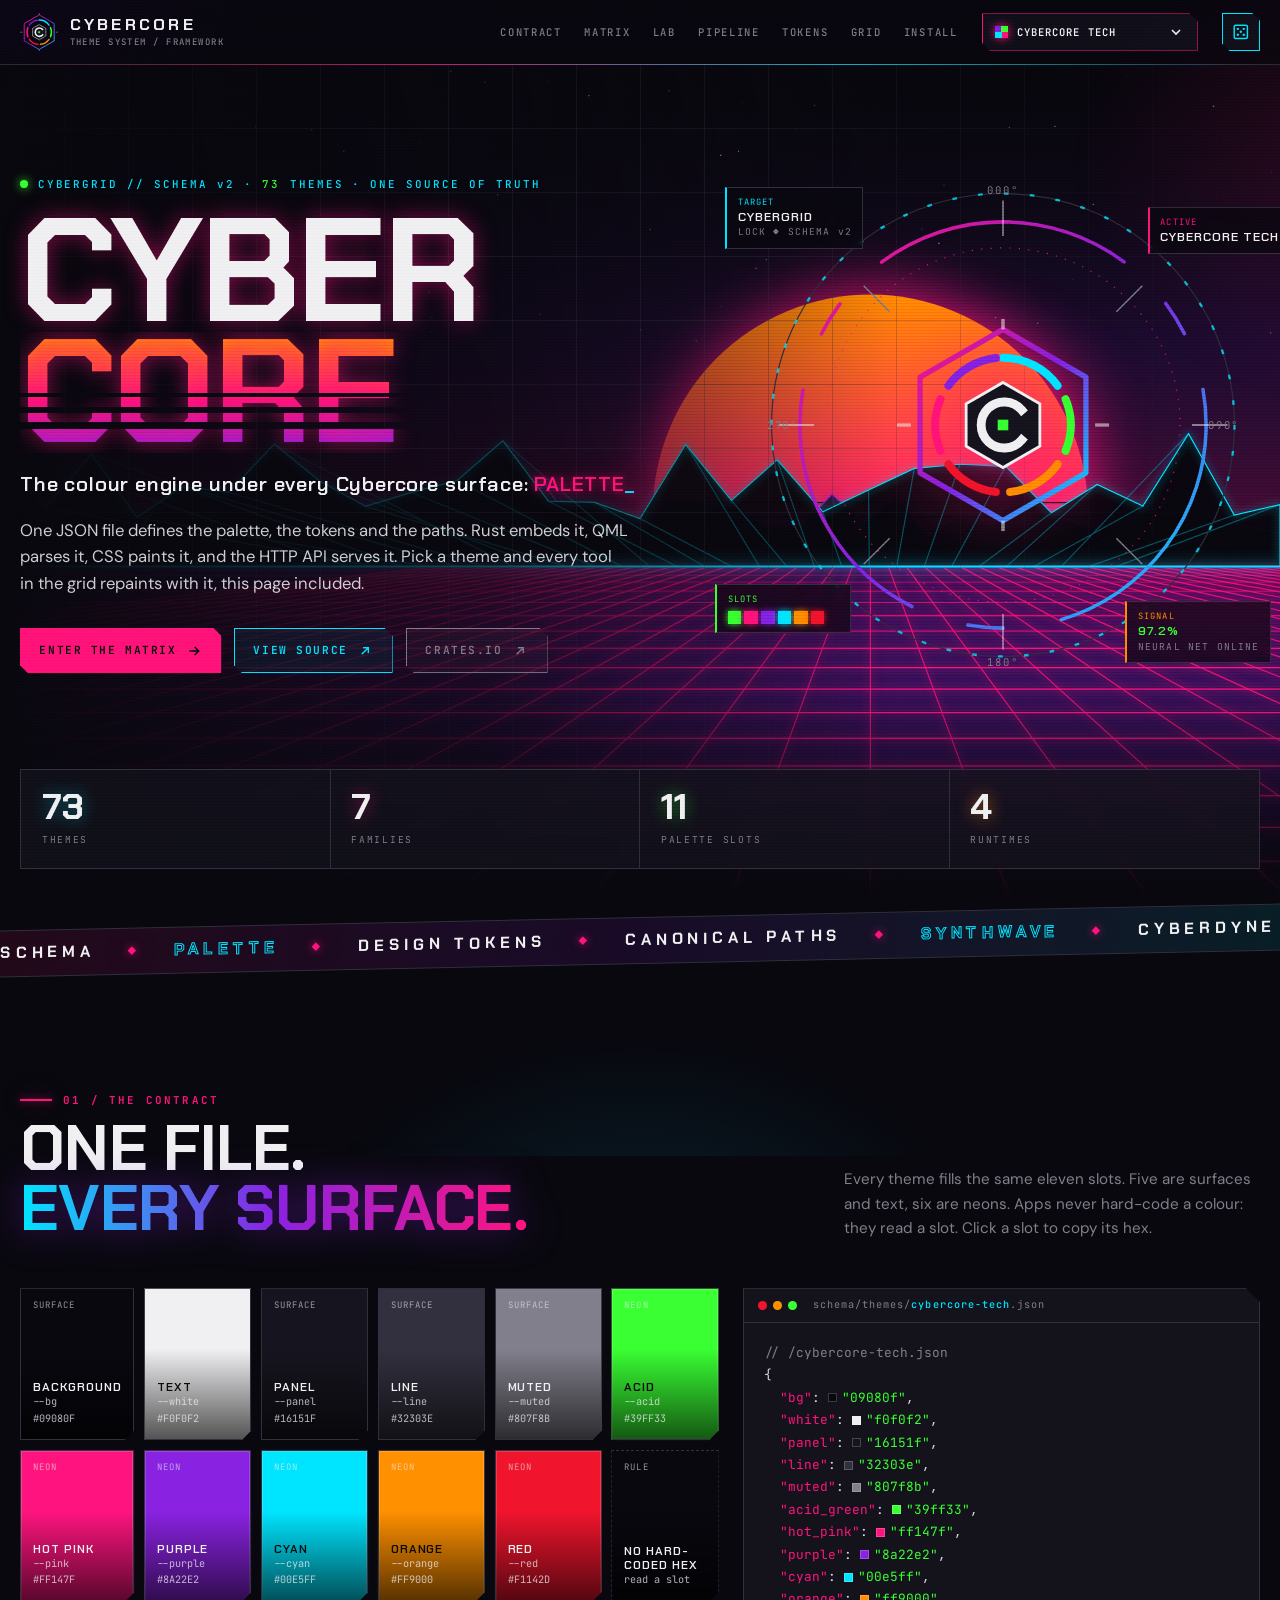
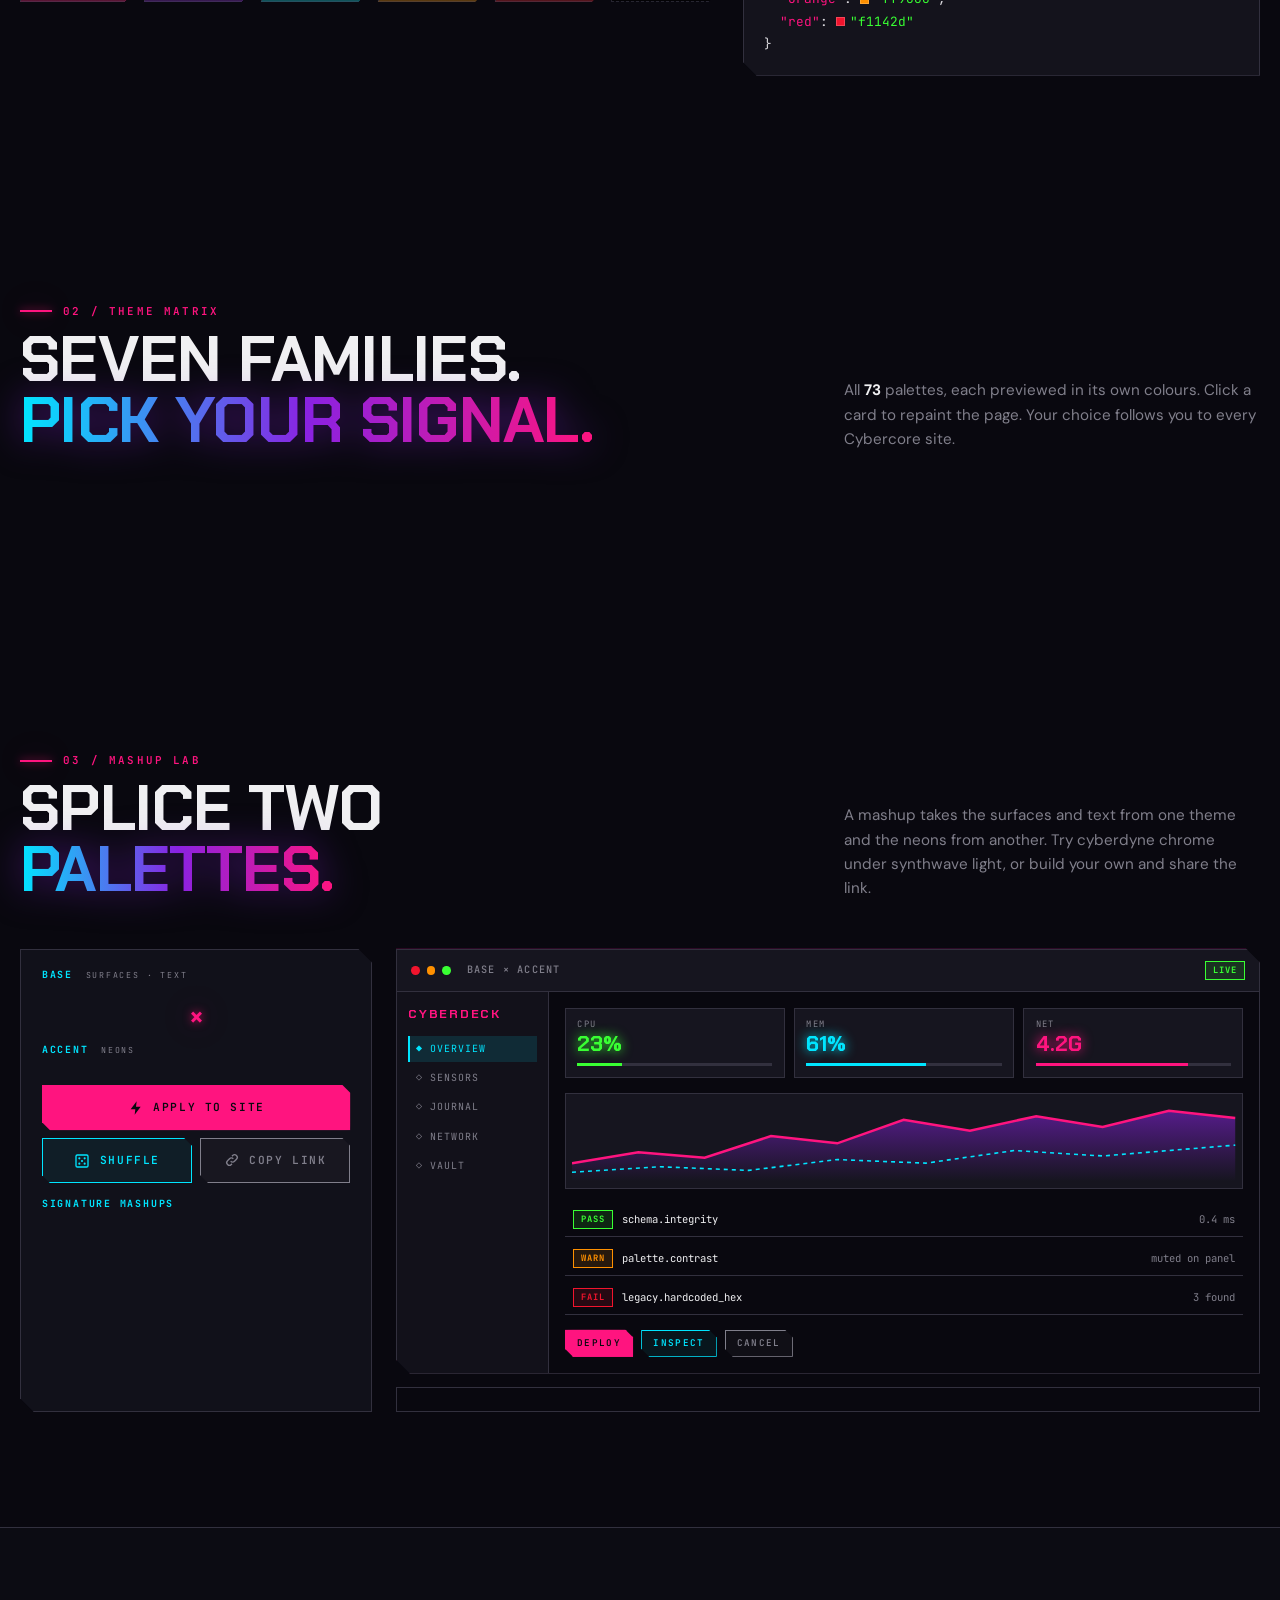
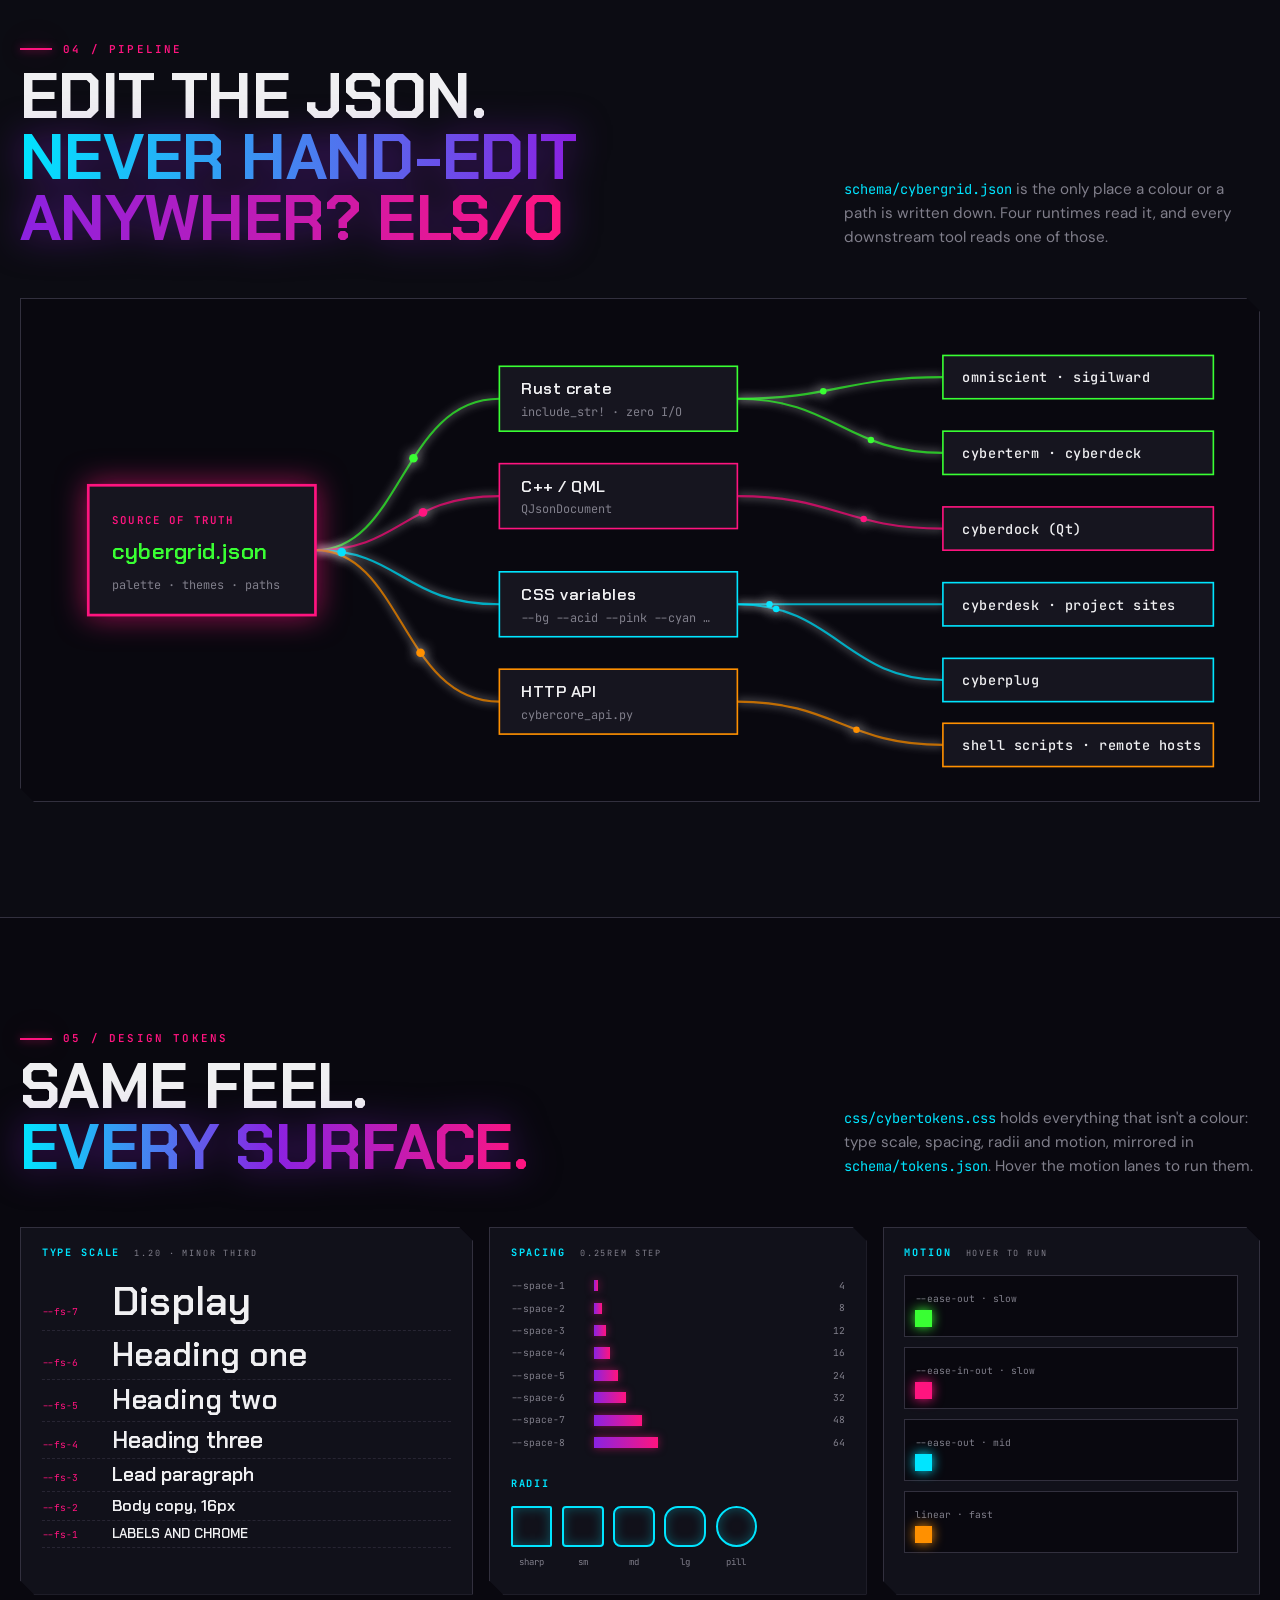
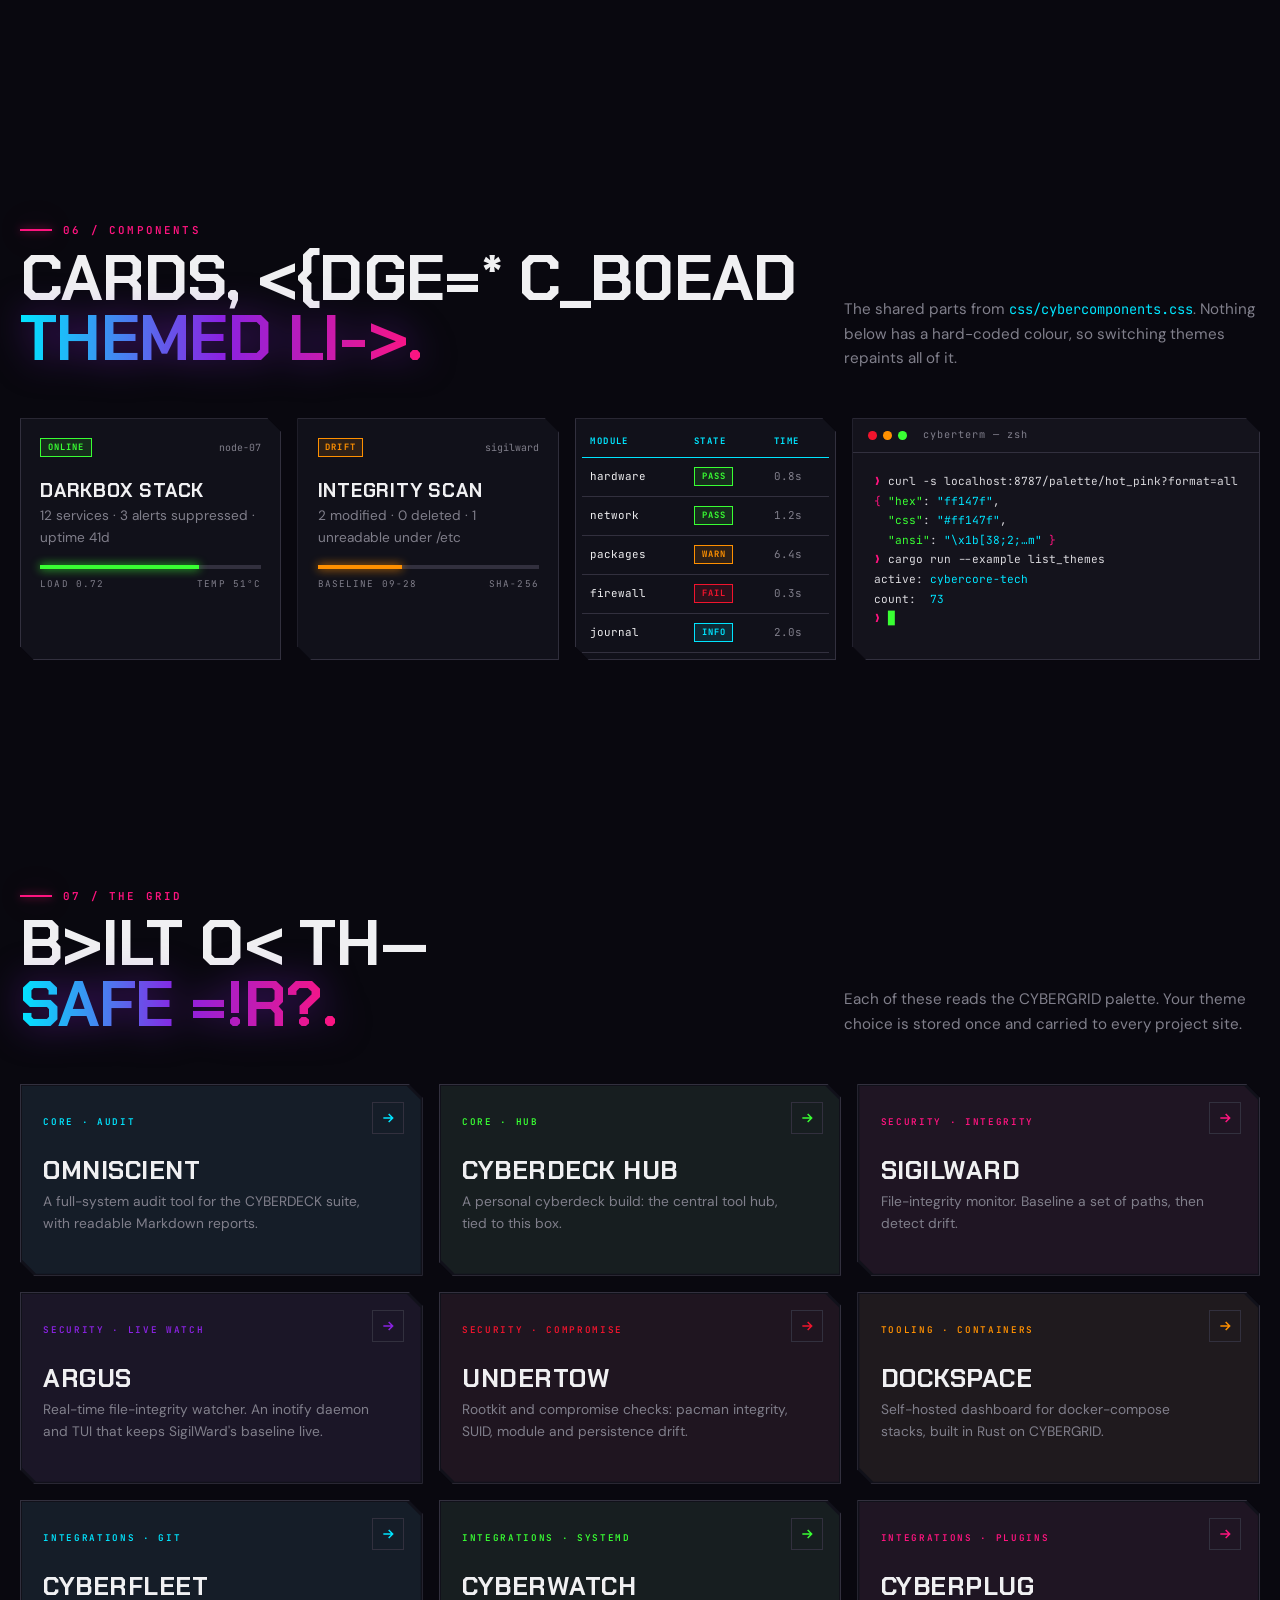
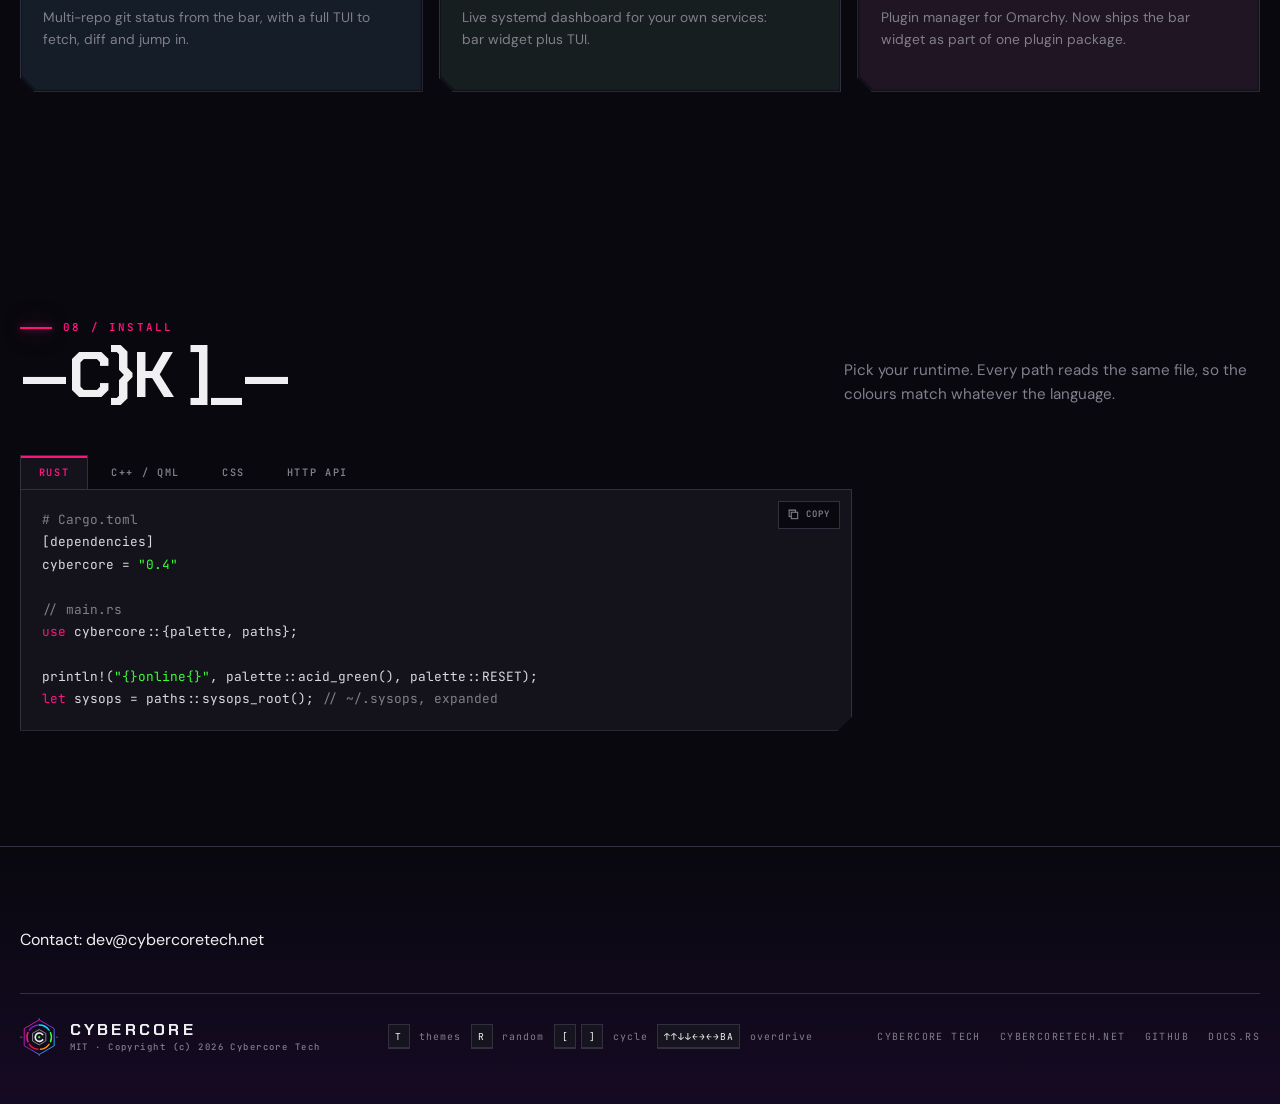
==== commit b1a92b5c: "Rebuild the Cybercore site as a neon theme-system showcase Synthwave × Cyberdyne redesign mashing up" ====
--- a/index.html
+++ b/index.html
@@ -1,907 +1,469 @@
 <!doctype html>
-<meta charset="utf-8">
-<meta name="viewport" content="width=device-width, initial-scale=1">
-<title>Cybercore — Schemas, palette, design tokens</title>
-<meta name="description" content="The single source of truth for the Cybercore Systems Framework: one JSON schema, a 72-theme palette, and shared design tokens/components, consumed by every downstream tool.">
-<link rel="icon" type="image/svg+xml" href="[data-uri]">
-<style>
-/*
- * cybertokens — shared typography, spacing & sizing tokens for the
- * Cybercore Systems Framework.
- *
- * Colours are NOT here — they live in schema/cybergrid.json and are
- * emitted as `--bg --fg --acid --cyan …` by each app's theme layer.
- * This file is *everything else*: fonts, a type scale, spacing, radii,
- * motion, z-index. Drop it in any project (cyberdesk, cyberdeck,
- * cyberterm, a website …) so the feel stays consistent.
- *
- * Load order:  reset  →  cybertokens.css  →  theme colours  →  components
- *
- * v0.3.0
- */
-
-:root {
-  /* ── font families ─────────────────────────────────────────── */
-  --font-mono: "JetBrains Mono", ui-monospace, "SFMono-Regular", "SF Mono",
-    Menlo, Consolas, "Liberation Mono", monospace;
-  --font-ui: "Inter", -apple-system, BlinkMacSystemFont, "Segoe UI", Roboto,
-    "Helvetica Neue", Arial, sans-serif;
-  --font-display: var(--font-mono);      /* headings; override per project */
-
-  /* ── type scale — 1.20 (minor third), 16px body ───────────── */
-  --fs-0: 0.694rem;   /* ~11px  micro / captions / badges     */
-  --fs-1: 0.833rem;   /* ~13px  small / labels / chrome text  */
-  --fs-2: 1rem;       /*  16px  body                          */
-  --fs-3: 1.20rem;    /* ~19px  h4 / lead                     */
-  --fs-4: 1.44rem;    /* ~23px  h3                            */
-  --fs-5: 1.728rem;   /* ~28px  h2                            */
-  --fs-6: 2.074rem;   /* ~33px  h1                            */
-  --fs-7: 2.488rem;   /* ~40px  display                       */
-
-  /* ── line heights ─────────────────────────────────────────── */
-  --lh-tight: 1.15;
-  --lh-snug: 1.35;
-  --lh-normal: 1.6;
-  --lh-loose: 1.85;
-
-  /* ── weights ──────────────────────────────────────────────── */
-  --fw-regular: 400;
-  --fw-medium: 500;
-  --fw-semibold: 600;
-  --fw-bold: 700;
-
-  /* ── letter-spacing ───────────────────────────────────────── */
-  --tracking-tight: -0.01em;
-  --tracking-normal: 0em;
-  --tracking-wide: 0.04em;
-  --tracking-caps: 0.08em;               /* uppercase chrome labels */
-
-  /* ── spacing scale — 0.25rem step ─────────────────────────── */
-  --space-0: 0;
-  --space-1: 0.25rem;
-  --space-2: 0.5rem;
-  --space-3: 0.75rem;
-  --space-4: 1rem;
-  --space-5: 1.5rem;
-  --space-6: 2rem;
-  --space-7: 3rem;
-  --space-8: 4rem;
-
-  /* ── radii ────────────────────────────────────────────────── */
-  --radius-sharp: 2px;                   /* cybercore default — terminal feel */
-  --radius-sm: 4px;
-  --radius-md: 8px;
-  --radius-lg: 14px;
-  --radius-pill: 999px;
-  --radius: var(--radius-sharp);
-
-  /* ── borders ──────────────────────────────────────────────── */
-  --border-hair: 1px;
-  --border-accent: 3px;
-
-  /* ── motion ───────────────────────────────────────────────── */
-  --ease-out: cubic-bezier(0.2, 0.8, 0.2, 1);
-  --ease-in-out: cubic-bezier(0.65, 0, 0.35, 1);
-  --dur-fast: 0.12s;
-  --dur-mid: 0.24s;
-  --dur-slow: 0.5s;
-
-  /* ── z-index ladder ───────────────────────────────────────── */
-  --z-base: 1;
-  --z-sticky: 10;
-  --z-popover: 60;
-  --z-modal: 100;
-  --z-toast: 200;
-}
-
-/*
- * cybercomponents — shared UI component styles for the Cybercore Systems
- * Framework: cards, status badges, data tables, form inputs, popup
- * viewers, and the theme-picker dropdown itself.
- *
- * Colours come from the active CYBERGRID theme (--bg --fg --acid --pink
- * --purple --cyan --orange --red --panel --line --muted, emitted per
- * theme by each app's theme layer) and typography/spacing from
- * cybertokens.css — nothing here is hardcoded. Swapping the theme
- * repaints every component below with it.
- *
- * Promoted out of cyberdeck's static/ui.css (2026-09-17) once a second
- * app (cyberdesk) needed the same cards/badges/tables/theme-picker —
- * app-specific things (self-hosted fonts, backdrop scanline/glow
- * effects, folder-tag chips) stayed local to cyberdeck rather than
- * coming along; this file is deliberately just the reusable core.
- *
- * Load order:  reset  →  cybertokens.css  →  theme colours  →  cybercomponents.css
- *
- * v1.0.0
- */
-
-* { box-sizing: border-box; }
-
-/* Author styles always beat the browser's default `[hidden]{display:none}`
-   UA rule regardless of selector specificity — without this, any element
-   that's both `[hidden]` AND has its own `display:` declaration (like
-   `.viewer-overlay{display:flex}` below) shows up whether or not the
-   `hidden` attribute is set, and toggling `el.hidden` in JS does nothing
-   visible. Keep this reset above every other rule in the file. */
-[hidden] { display: none !important; }
-
-html {
-  scrollbar-width: thin;
-  scrollbar-color: var(--purple) var(--bg);
-  /* Tells the browser to draw its OWN native widgets — the <input
-     type="color"> picker popup, native scrollbars, form control chrome —
-     in dark mode. Without this, that popup (which isn't our HTML/CSS at
-     all, it's the browser's own UI) defaults to a plain white background
-     no matter how dark the rest of the page is. */
-  color-scheme: dark;
-}
-
-body {
-  background: var(--bg);
-  color: var(--fg);
-  font-family: var(--font-mono, monospace);
-  font-size: 13px;
-  margin: 0;
-  position: relative;
-}
-
-/* Uppercase, letter-spaced chrome text everywhere — the terminal/HUD feel
-   this family is going for. Scoped to real UI chrome (buttons, titlebars,
-   badges, card titles) rather than a blanket `body *` rule, so actual
-   content rendered in `.markdown-body` stays normal-case and readable as
-   prose, not shouted. */
-button, .btn-link, .btn-ghost, .titlebar-text, .card-title, .field-label {
-  text-transform: uppercase;
-  letter-spacing: 0.3px;
-}
-
-/* --------------------------------------------------------------------------
-   Scrollbars — page and every internally-scrolling panel
-   -------------------------------------------------------------------------- */
-::-webkit-scrollbar { width: 10px; height: 10px; }
-::-webkit-scrollbar-track { background: var(--bg); }
-::-webkit-scrollbar-thumb {
-  background: linear-gradient(180deg, var(--cyan), var(--purple));
-  border-radius: 5px;
-  border: 2px solid var(--bg);
-}
-::-webkit-scrollbar-thumb:hover { background: linear-gradient(180deg, var(--pink), var(--purple)); }
-::-webkit-scrollbar-corner { background: var(--bg); }
-
-/* --------------------------------------------------------------------------
-   Top bar
-   -------------------------------------------------------------------------- */
-.topbar {
-  display: flex; align-items: center; justify-content: space-between;
-  padding: 1rem 1.5rem;
-  border-bottom: 1px solid var(--line);
-  background: color-mix(in srgb, var(--bg) 85%, transparent);
-  backdrop-filter: blur(6px);
-  position: sticky; top: 0; z-index: 10;
-}
-.brand { font-weight: 700; font-size: 1.1rem; letter-spacing: 0.5px; text-shadow: 0 0 10px color-mix(in srgb, var(--pink) 50%, transparent); }
-.brand-accent { color: var(--cyan); text-shadow: 0 0 10px color-mix(in srgb, var(--cyan) 60%, transparent); }
-.topbar-right { display: flex; align-items: center; gap: 0.75rem; }
-.topbar-nav { display: flex; align-items: center; gap: 0.5rem; }
-
-/* --------------------------------------------------------------------------
-   Theme picker — a custom dropdown, not a native <select>. Chromium
-   forces its own system-blue highlight on the selected/hovered <option>
-   with zero author override available, which never matched the active
-   theme regardless of what CSS was tried against it.
-   -------------------------------------------------------------------------- */
-/* inline-block, not the div default of block — this only ever looked
-   right in the topbar by accident, because flex sizing there happens to
-   shrink a block child to its content width anyway. Anywhere it sits in
-   a plain block context, a block-level wrapper stretches to the full
-   width of its container, and `right: 0` on the dropdown then anchors to
-   that far edge instead of the button actually sitting at the start of
-   it. */
-.theme-dropdown-wrap { position: relative; display: inline-block; }
-#theme-picker-btn { text-transform: uppercase; letter-spacing: 0.3px; font-size: 0.78rem; gap: 0.4rem; }
-.caret-down { font-size: 0.65em; color: var(--muted); }
-/* position: fixed, not absolute — an ancestor with overflow:hidden clips
-   an absolutely-positioned descendant the moment it extends past that
-   ancestor's own bounds, which looks exactly like a z-index bug (the
-   dropdown appearing to vanish/get cut off) but isn't one. `fixed`
-   escapes that clipping since plain overflow:hidden alone doesn't
-   establish a containing block for it. top/left are set by JS
-   (toggleDropdown) from the button's real on-screen position; the values
-   below are just an unused fallback. */
-.theme-dropdown {
-  position: fixed; top: 0; left: 0; z-index: 1001;
-  width: 220px; max-height: 60vh; overflow-y: auto;
-  background: var(--panel); border: 1px solid var(--line); border-radius: 3px;
-  box-shadow: 0 16px 40px rgba(0,0,0,0.5);
-  padding: 0.3rem 0;
-}
-.theme-group-label {
-  color: var(--cyan); font-weight: 700; font-size: 0.68rem; letter-spacing: 0.4px;
-  text-transform: uppercase; padding: 0.5rem 0.8rem 0.2rem;
-}
-.theme-item {
-  padding: 0.35rem 0.8rem; font-size: 0.78rem; text-transform: uppercase;
-  color: var(--fg); cursor: pointer; letter-spacing: 0.2px;
-  transition: background 0.1s ease, color 0.1s ease;
-}
-.theme-item:hover { background: color-mix(in srgb, var(--cyan) 16%, transparent); color: var(--cyan); }
-.theme-item.selected { background: color-mix(in srgb, var(--acid) 18%, transparent); color: var(--acid); font-weight: 700; }
-
-.btn-ghost {
-  background: transparent; color: var(--cyan); border: 1px solid var(--line);
-  padding: 0.4rem 0.8rem; border-radius: 3px; text-decoration: none; font-size: 0.85rem;
-  transition: border-color 0.15s ease, box-shadow 0.15s ease;
-}
-.btn-ghost:hover { border-color: var(--cyan); box-shadow: 0 0 10px color-mix(in srgb, var(--cyan) 30%, transparent); }
-.btn-ghost.active { color: var(--acid); border-color: var(--acid); }
-
-/* Deliberately no bare `main { ... }` rule here. That's page-shell
-   layout (max-width/centering/padding for the whole content area), not
-   a reusable component — it belongs to whatever app-shell each
-   consuming app already has (cyberdesk's own is a CSS grid with a
-   sidebar; `main` is already its 1fr column and doesn't need or want a
-   competing max-width/margin:auto fighting that). A version of this
-   file once had `main { max-width: 1300px; margin: 0 auto; padding:
-   1.5rem; }` — cyberdeck's own convention — and it silently broke every
-   existing cyberdesk page's layout (content capped and re-centered
-   instead of filling the grid column) the moment cyberdesk linked this
-   stylesheet in. Give a wrapper *class* (like cyberdesk's own `.wrap`)
-   this treatment in the consuming app instead, never the bare element
-   selector, in a file every app on the page links. */
-
-/* Page header pane — a calm dark panel (not itself saturated purple, so
-   it doesn't fight with the title pill sitting inside it). */
-.dash-head {
-  background: color-mix(in srgb, var(--panel) 55%, var(--bg));
-  border: 1px solid color-mix(in srgb, var(--purple) 30%, transparent);
-  border-radius: 4px;
-  padding: 1rem 1.25rem;
-  margin-bottom: 1.5rem;
-  box-shadow: 0 0 24px -8px color-mix(in srgb, var(--purple) 45%, transparent),
-              inset 0 1px 0 color-mix(in srgb, var(--fg) 6%, transparent);
-}
-/* The title itself is a real pill — a filled, bordered, glowing badge,
-   same visual weight as a .btn-link chip — not just glowing bare text. */
-.dash-head h1 {
-  display: inline-flex;
-  align-items: center;
-  gap: 0.35rem;
-  margin: 0 0 0.5rem;
-  padding: 0.15rem 0.65rem;
-  border-radius: 14px;
-  font-size: 0.82rem;
-  text-transform: uppercase;
-  letter-spacing: 0.5px;
-  color: var(--purple);
-  background: linear-gradient(135deg, color-mix(in srgb, var(--purple) 24%, transparent), color-mix(in srgb, var(--purple) 8%, transparent));
-  border: 1px solid color-mix(in srgb, var(--purple) 50%, transparent);
-}
-.dash-head h1::before {
-  content: "◆";
-  font-size: 0.75em;
-  filter: drop-shadow(0 0 3px color-mix(in srgb, var(--purple) 80%, transparent));
-}
-@media (prefers-reduced-motion: no-preference) {
-  .dash-head h1 { animation: title-pulse 3s ease-in-out infinite; }
-  @keyframes title-pulse {
-    0%, 100% { box-shadow: 0 0 8px -2px color-mix(in srgb, var(--purple) 50%, transparent); }
-    50% { box-shadow: 0 0 16px 1px color-mix(in srgb, var(--purple) 80%, transparent); }
-  }
-}
-.dash-head p { font-size: 0.75rem; }
-.muted { color: var(--muted); }
-
-/* --------------------------------------------------------------------------
-   Category sections
-   -------------------------------------------------------------------------- */
-.cat-section { margin-top: 2rem; }
-.cat-head {
-  display: flex; align-items: baseline; gap: 0.6rem; margin-bottom: 0.75rem;
-  border-left: 3px solid var(--cat-color, var(--line));
-  padding-left: 0.6rem; padding-bottom: 0.4rem;
-  cursor: pointer; list-style: none; user-select: none;
-}
-.cat-head::-webkit-details-marker { display: none; }
-.cat-head h2 {
-  margin: 0; font-size: 1rem; letter-spacing: 0.4px; text-transform: uppercase;
-  color: var(--fg); text-shadow: 0 0 8px color-mix(in srgb, var(--purple) 35%, transparent);
-}
-.cat-count {
-  background: color-mix(in srgb, var(--cat-color, var(--muted)) 15%, transparent);
-  border: 1px solid var(--cat-color, var(--line));
-  color: var(--cat-color, var(--muted));
-  border-radius: 10px;
-  padding: 0.05rem 0.5rem;
-  font-size: 0.7rem;
-}
-.cat-caret {
-  display: inline-block; color: var(--cat-color, var(--muted));
-  transition: transform 0.15s ease; font-size: 0.8em;
-}
-details[open] > .cat-head .cat-caret { transform: rotate(90deg); }
-
-.grid {
-  display: grid;
-  grid-template-columns: repeat(auto-fill, minmax(280px, 1fr));
-  gap: 1rem;
-}
-
-/* --------------------------------------------------------------------------
-   Cards — a soft sheen sweeps in on hover, plus a glow that matches
-   whatever status color the card is currently showing.
-   -------------------------------------------------------------------------- */
-.card {
-  --glow: var(--line);
-  background: var(--panel); border: 1px solid var(--line); border-radius: 3px;
-  padding: 1rem; position: relative; overflow: hidden;
-  transition: border-color 0.2s ease, box-shadow 0.25s ease;
-}
-.card::before {
-  content: ""; position: absolute; inset: -40% -40% auto -40%; height: 140%;
-  background: radial-gradient(ellipse at top, color-mix(in srgb, var(--glow) 15%, transparent), transparent 70%);
-  opacity: 0; transition: opacity 0.25s ease; pointer-events: none;
-}
-.card:hover { border-color: var(--glow); box-shadow: 0 10px 28px rgba(0,0,0,0.35), 0 0 24px color-mix(in srgb, var(--glow) 35%, transparent); }
-.card:hover::before { opacity: 1; }
-
-.card-head { display: flex; justify-content: space-between; align-items: center; margin-bottom: 0.4rem; position: relative; }
-.card-title { font-weight: 600; }
-.card-desc { font-size: 0.8rem; color: var(--muted); margin: 0 0 0.5rem; position: relative; }
-.card-meta { font-size: 0.72rem; margin: 0 0 0.7rem; position: relative; }
-.card-meta code {
-  background: var(--bg); border: 1px solid var(--line); padding: 0.1rem 0.35rem;
-  border-radius: 3px; color: var(--muted);
-}
-
-/* Status pills. `status-running`/`status-partial`/`status-stopped`/
-   `status-unknown` read naturally for live process status; PASS/FAIL/
-   WARN/UNKNOWN validation-gate style status maps onto the same four
-   (running≈pass, stopped≈n/a, partial≈warn, unknown≈unknown) rather than
-   inventing a parallel set of classes for the same four-color meaning. */
-.badge {
-  font-size: 0.7rem; font-weight: 700; padding: 0.2rem 0.5rem; border-radius: 3px;
-  letter-spacing: 0.4px; white-space: nowrap;
-}
-.status-running { background: rgba(0,0,0,0.2); color: var(--acid); border: 1px solid var(--acid); text-shadow: 0 0 6px color-mix(in srgb, var(--acid) 60%, transparent); }
-.status-partial { background: rgba(0,0,0,0.2); color: var(--orange); border: 1px solid var(--orange); text-shadow: 0 0 6px color-mix(in srgb, var(--orange) 60%, transparent); }
-.status-stopped { background: rgba(0,0,0,0.2); color: var(--muted); border: 1px solid var(--line); }
-.status-unknown { background: rgba(0,0,0,0.2); color: var(--red); border: 1px solid var(--red); text-shadow: 0 0 6px color-mix(in srgb, var(--red) 60%, transparent); }
-
-.card:has(.status-running) { --glow: var(--acid); }
-.card:has(.status-partial) { --glow: var(--orange); }
-.card:has(.status-unknown) { --glow: var(--red); }
-
-.card-actions { display: flex; flex-wrap: wrap; gap: 0.4rem; position: relative; }
-.card-actions button, .card-actions a.btn-link {
-  background: var(--bg); color: var(--cyan); border: 1px solid var(--line);
-  padding: 0.35rem 0.7rem; border-radius: 3px; font-family: inherit; font-size: 0.78rem;
-  cursor: pointer; text-decoration: none;
-  display: inline-flex; align-items: center; justify-content: center; line-height: 1.2;
-  transition: border-color 0.15s ease, box-shadow 0.15s ease, opacity 0.15s ease;
-}
-.card-actions button:hover, .card-actions a.btn-link:hover {
-  border-color: var(--cyan); box-shadow: 0 0 10px color-mix(in srgb, var(--cyan) 30%, transparent);
-}
-.card-actions button:disabled { opacity: 0.4; cursor: not-allowed; box-shadow: none; }
-
-/* .btn-link as a real standalone button, not just styled when nested
-   inside .card-actions — usable anywhere (a table cell, a plain
-   paragraph) as a small pill-shaped link/button. */
-.btn-link {
-  display: inline-flex; align-items: center; justify-content: center; line-height: 1.2;
-  background: color-mix(in srgb, var(--cyan) 12%, transparent);
-  color: var(--cyan); border: 1px solid color-mix(in srgb, var(--cyan) 45%, transparent);
-  padding: 0.22rem 0.6rem; border-radius: 3px; font-size: 0.72rem;
-  text-decoration: none; cursor: pointer;
-  transition: background 0.15s ease, border-color 0.15s ease, box-shadow 0.15s ease;
-}
-.btn-link:hover {
-  background: color-mix(in srgb, var(--cyan) 22%, transparent);
-  border-color: var(--cyan);
-  box-shadow: 0 0 10px color-mix(in srgb, var(--cyan) 30%, transparent);
-}
-
-/* --------------------------------------------------------------------------
-   Windows — a titlebar-and-dots chrome frame for grouping content
-   -------------------------------------------------------------------------- */
-.window {
-  background: var(--panel); border: 1px solid var(--line); border-radius: 4px; overflow: hidden;
-  box-shadow: 0 16px 40px rgba(0,0,0,0.45), inset 0 1px 0 color-mix(in srgb, var(--fg) 6%, transparent);
-  position: relative;
-}
-.window::before {
-  content: ""; position: absolute; inset: 0 0 auto 0; height: 1px;
-  background: linear-gradient(90deg, transparent, color-mix(in srgb, var(--cyan) 50%, transparent), transparent);
-}
-.titlebar { display: flex; align-items: center; gap: 6px; padding: 0.7rem 1.1rem; background: color-mix(in srgb, var(--panel) 70%, var(--bg)); border-bottom: 1px solid var(--line); position: relative; }
-.dot { width: 10px; height: 10px; border-radius: 50%; }
-.dot-a { background: var(--pink); box-shadow: 0 0 6px 1px color-mix(in srgb, var(--pink) 70%, transparent); }
-.dot-b { background: var(--purple); box-shadow: 0 0 6px 1px color-mix(in srgb, var(--purple) 70%, transparent); }
-.dot-c { background: var(--cyan); box-shadow: 0 0 6px 1px color-mix(in srgb, var(--cyan) 70%, transparent); }
-.titlebar-text { margin-left: 8px; font-size: 0.8rem; color: var(--muted); }
-.window-body { padding: 1.25rem; }
-
-.log-view {
-  background: var(--bg); border: 1px solid var(--line); border-radius: 3px;
-  padding: 1rem; overflow-x: auto; white-space: pre-wrap; font-size: 0.82rem;
-  line-height: 1.5; max-height: 75vh; overflow-y: auto;
-  scrollbar-width: thin; scrollbar-color: var(--cyan) var(--panel);
-}
-code { font-family: var(--font-mono, monospace); }
-
-/* --------------------------------------------------------------------------
-   Data table
-   -------------------------------------------------------------------------- */
-.res-table { width: 100%; border-collapse: collapse; font-size: 0.8rem; background: var(--bg); border: 1px solid var(--line); border-radius: 3px; overflow: hidden; }
-.res-table th, .res-table td { text-align: left; padding: 0.5rem 0.7rem; border-bottom: 1px solid var(--line); }
-.res-table th { color: var(--muted); font-size: 0.7rem; letter-spacing: 0.4px; text-transform: uppercase; background: color-mix(in srgb, var(--panel) 60%, var(--bg)); }
-.res-table tr:last-child td { border-bottom: none; }
-.res-table tr:hover td { background: color-mix(in srgb, var(--cyan) 6%, transparent); }
-.empty-state { color: var(--muted); font-size: 0.85rem; padding: 1.5rem; text-align: center; border: 1px dashed var(--line); border-radius: 3px; }
-
-/* --------------------------------------------------------------------------
-   Text/select inputs
-   -------------------------------------------------------------------------- */
-.text-input {
-  background-color: var(--bg);
-  color: var(--fg);
-  border: 1px solid var(--line);
-  border-radius: 3px;
-  padding: 0.5rem 0.7rem;
-  font-family: inherit;
-  font-size: 0.85rem;
-}
-.text-input:focus { outline: none; border-color: var(--cyan); box-shadow: 0 0 0 1px var(--cyan); }
-
-/* Native <select> chrome ignores background-color in some browsers unless
-   appearance is reset; also style the popup option list itself — limited
-   cross-browser support, but Firefox/Chromium both honor it. */
-select.text-input {
-  appearance: none;
-  -webkit-appearance: none;
-  -moz-appearance: none;
-  background-image: linear-gradient(45deg, transparent 50%, var(--cyan) 50%),
-                     linear-gradient(135deg, var(--cyan) 50%, transparent 50%);
-  background-position: calc(100% - 16px) center, calc(100% - 11px) center;
-  background-size: 5px 5px, 5px 5px;
-  background-repeat: no-repeat;
-  padding-right: 2rem;
-  cursor: pointer;
-}
-select.text-input option {
-  background-color: var(--panel);
-  color: var(--fg);
-}
-
-/* --------------------------------------------------------------------------
-   Rendered markdown — headers/code/tables themed with the active
-   CYBERGRID palette instead of one flat grey text dump.
-   -------------------------------------------------------------------------- */
-.markdown-body {
-  background: var(--bg); border: 1px solid var(--line); border-radius: 3px;
-  padding: 1.25rem 1.5rem; max-height: 75vh; overflow-y: auto; line-height: 1.6;
-}
-.markdown-body h1, .markdown-body h2, .markdown-body h3 {
-  color: var(--cyan); text-shadow: 0 0 8px color-mix(in srgb, var(--cyan) 30%, transparent);
-  border-bottom: 1px solid var(--line); padding-bottom: 0.3rem; margin-top: 1.4rem;
-}
-.markdown-body h1:first-child { margin-top: 0; }
-.markdown-body h2 { color: var(--purple); }
-.markdown-body h3 { color: var(--pink); font-size: 1rem; border-bottom: none; }
-.markdown-body a { color: var(--cyan); }
-.markdown-body strong { color: var(--acid); }
-.markdown-body code {
-  background: color-mix(in srgb, var(--cyan) 12%, var(--panel));
-  color: var(--cyan);
-  border: 1px solid color-mix(in srgb, var(--cyan) 35%, transparent);
-  border-radius: 3px;
-  padding: 0.1rem 0.35rem; font-size: 0.85em;
-}
-.markdown-body pre {
-  background: var(--panel); border: 1px solid var(--line); border-radius: 3px;
-  padding: 0.9rem; overflow-x: auto;
-}
-.markdown-body pre code { background: none; border: none; padding: 0; color: var(--fg); }
-.markdown-body table { width: 100%; border-collapse: collapse; margin: 0.75rem 0; }
-.markdown-body th, .markdown-body td { text-align: left; padding: 0.4rem 0.6rem; border-bottom: 1px solid var(--line); }
-.markdown-body th { color: var(--muted); text-transform: uppercase; font-size: 0.72rem; background: color-mix(in srgb, var(--panel) 60%, var(--bg)); }
-.markdown-body ul, .markdown-body ol { padding-left: 1.4rem; }
-.markdown-body hr { border: none; border-top: 1px solid var(--line); margin: 1rem 0; }
-.markdown-body blockquote { border-left: 3px solid var(--purple); margin: 0.6rem 0; padding: 0.2rem 0.8rem; color: var(--muted); }
-
-/* --------------------------------------------------------------------------
-   Popup viewer — a sized modal for "view" links/actions, instead of a
-   full page navigation. Also the frame the custom theme creator uses.
-   -------------------------------------------------------------------------- */
-.viewer-overlay {
-  position: fixed; inset: 0; background: rgba(0,0,0,0.75); z-index: 1000;
-  display: flex; align-items: center; justify-content: center; padding: 2rem;
-}
-/* Lighter scrim specifically for the theme creator — the whole point is
-   watching the real page repaint live as colors change, which a near-
-   opaque backdrop mostly defeats. */
-#theme-creator-overlay { background: rgba(0,0,0,0.35); }
-.viewer-window {
-  width: min(900px, 100%); max-height: 85vh; display: flex; flex-direction: column;
-}
-.viewer-body { padding: 0; overflow: hidden; flex: 1; display: flex; flex-direction: column; min-height: 0; }
-.viewer-body .markdown-body { max-height: none; flex: 1; overflow-y: auto; border: none; border-radius: 0; }
-
-/* --------------------------------------------------------------------------
-   Custom theme creator — wider than the plain popup, with a real
-   live-preview column (not just "peek at the page behind the modal",
-   which the modal's own backdrop mostly defeats).
-   -------------------------------------------------------------------------- */
-.ct-window { width: min(1200px, 96vw); }
-.ct-layout {
-  display: grid; grid-template-columns: minmax(0, 1.1fr) minmax(0, 1fr);
-  gap: 0; flex: 1; min-height: 0; overflow: hidden;
-}
-.ct-controls { padding: 1.25rem; overflow-y: auto; }
-.ct-preview {
-  padding: 1.25rem; overflow-y: auto;
-  background: var(--bg); border-left: 1px solid var(--line);
-}
-@media (max-width: 800px) {
-  .ct-layout { grid-template-columns: 1fr; }
-  .ct-preview { border-left: none; border-top: 1px solid var(--line); }
-}
-.viewer-actions { display: flex; gap: 0.5rem; padding: 0.6rem 1rem; border-top: 1px solid var(--line); justify-content: flex-end; }
-.viewer-actions button, .viewer-actions a {
-  background: var(--bg); color: var(--cyan); border: 1px solid var(--line);
-  padding: 0.35rem 0.9rem; border-radius: 3px; font-family: inherit; font-size: 0.8rem;
-  cursor: pointer; text-decoration: none;
-  transition: border-color 0.15s ease, box-shadow 0.15s ease;
-}
-.viewer-actions button:hover, .viewer-actions a:hover {
-  border-color: var(--cyan); box-shadow: 0 0 10px color-mix(in srgb, var(--cyan) 30%, transparent);
-}
-
-.win-close {
-  position: absolute; right: 1rem; top: 50%; transform: translateY(-50%);
-  color: var(--muted); text-decoration: none; font-size: 0.85rem;
-  width: 22px; height: 22px; display: flex; align-items: center; justify-content: center;
-  border-radius: 3px; border: 1px solid transparent;
-  transition: color 0.15s ease, border-color 0.15s ease, background 0.15s ease;
-}
-.win-close:hover { color: var(--red); border-color: var(--red); background: color-mix(in srgb, var(--red) 10%, transparent); }
-
-/* --------------------------------------------------------------------------
-   Custom theme creator — swatch controls
-   -------------------------------------------------------------------------- */
-.field-label { display: block; font-size: 0.8rem; color: var(--muted); margin-bottom: 0.3rem; }
-.ct-grid { display: grid; grid-template-columns: repeat(auto-fill, minmax(120px, 1fr)); gap: 0.6rem; }
-.ct-swatch {
-  display: flex; flex-direction: column; gap: 0.3rem; align-items: center;
-  font-size: 0.72rem; color: var(--muted); text-transform: uppercase;
-}
-.ct-swatch input[type="color"] {
-  width: 100%; height: 2.2rem; border: 1px solid var(--line); border-radius: 3px;
-  background: var(--bg); cursor: pointer; padding: 2px;
-}
-
-@media (max-width: 640px) {
-  .topbar { flex-direction: column; gap: 0.6rem; align-items: stretch; }
-  .grid { grid-template-columns: 1fr; }
-  .viewer-overlay { padding: 0.5rem; }
-}
-
-</style>
-<style>
-  :root { --bg:#050508;--fg:#f5f5f5;--acid:#00ffcc;--pink:#ff0055;--purple:#bf00ff;--cyan:#00e5ff;--orange:#ff9900;--red:#ff2a2a;--panel:#121218;--line:#252530;--muted:#80808c; color-scheme: dark; }
-  * { box-sizing: border-box; }
-  body { font-family: var(--font-mono); transition: background .25s ease, color .25s ease; }
-  a { color: inherit; }
-  img { max-width: 100%; }
-  .wrap { max-width: 1180px; margin: 0 auto; padding-inline: 22px; }
-  h1, h2, h3 { font-family: var(--font-mono); color: var(--fg); margin: 0; }
-  p { margin: 0; color: var(--fg); }
-
-  nav { position: sticky; top: 0; z-index: 40; backdrop-filter: blur(10px);
-    background: color-mix(in srgb, var(--bg) 82%, transparent); border-bottom: 1px solid var(--line); }
-  nav .wrap { display: flex; align-items: center; justify-content: space-between; height: 60px; gap: 16px; }
-  .brand-row { display: flex; align-items: center; gap: 9px; text-decoration: none; }
-  .brand-row img { width: 26px; height: 26px; }
-  .brand-row span { font-weight: 700; font-size: 15px; letter-spacing: .04em; color: var(--fg); }
-  .navlinks { display: flex; align-items: center; gap: 18px; }
-  .navlinks a { font-size: 12px; color: var(--muted); text-decoration: none; letter-spacing: .04em; text-transform: uppercase; }
-  .navlinks a:hover { color: var(--cyan); }
-
-  .theme-picker-wrap { position: relative; }
-  .theme-picker-btn { display: flex; align-items: center; gap: 8px; background: var(--panel); border: 1px solid var(--line);
-    color: var(--fg); padding: 6px 12px; border-radius: 3px; font-size: 11.5px; cursor: pointer; font-family: var(--font-mono); }
-  .theme-picker-btn:hover { border-color: var(--cyan); }
-  .theme-menu { display: none; position: absolute; top: calc(100% + 8px); right: 0; background: var(--panel);
-    border: 1px solid var(--line); border-radius: 4px; padding: 6px; min-width: 220px; box-shadow: 0 20px 50px rgba(0,0,0,.5); z-index: 50; }
-  .theme-menu.open { display: block; }
-  .theme-opt { display: flex; width: 100%; text-align: left; background: none; border: none; color: var(--fg);
-    padding: 7px 9px; border-radius: 3px; cursor: pointer; font-family: var(--font-mono); font-size: 12px; text-transform: capitalize; }
-  .theme-opt:hover { background: color-mix(in srgb, var(--cyan) 14%, transparent); color: var(--cyan); }
-  .swatch-dot { width: 9px; height: 9px; border-radius: 50%; flex-shrink: 0; }
-
-  .hero { padding: 56px 0 20px; }
-  .hero-grid { display: grid; grid-template-columns: 1.15fr .85fr; gap: 44px; align-items: center; }
-  .hero h1 { font-size: 44px; line-height: 1.1; letter-spacing: .02em; margin-bottom: 16px; }
-  .hero-sub { font-size: 16px; color: var(--muted); max-width: 52ch; line-height: 1.6; margin-bottom: 22px; }
-  .hero-badges { display: flex; gap: 8px; flex-wrap: wrap; margin-bottom: 20px; }
-  .hero-badges img { height: 20px; }
-  .hero-cta { display: flex; gap: 10px; flex-wrap: wrap; }
-  .seal-hero { display: flex; justify-content: center; }
-  .seal-hero svg { width: 100%; max-width: 300px; }
-
-  .seam { display: flex; align-items: center; gap: 8px; padding: 50px 0 0; }
-  .seam .line { flex: 1; height: 1px; background: repeating-linear-gradient(90deg, var(--line) 0 6px, transparent 6px 16px); }
-  .seam .dot { width: 4px; height: 4px; border-radius: 50%; background: var(--line); }
-
-  section.feature { padding: 44px 0 6px; }
-  .f-kicker { font-family: var(--font-mono); font-size: 11px; letter-spacing: .1em; text-transform: uppercase; color: var(--cyan); margin-bottom: 10px; }
-  .f-grid { display: grid; grid-template-columns: .82fr 1.18fr; gap: 46px; align-items: center; }
-  .f-grid.rev { grid-template-columns: 1.18fr .82fr; }
-  .f-grid.rev .f-copy { order: 2; } .f-grid.rev .f-vis { order: 1; }
-  .f-copy h2 { font-size: 24px; margin-bottom: 12px; }
-  .f-copy p { color: var(--muted); font-size: 14.5px; margin-bottom: 10px; }
-  .f-copy p:last-child { margin-bottom: 0; }
-  .f-copy strong { color: var(--fg); }
-  .f-copy code { background: var(--panel); border: 1px solid var(--line); padding: .1rem .35rem; border-radius: 3px; color: var(--cyan); }
-
-  .theme-grid { display: grid; grid-template-columns: repeat(3, 1fr); gap: 12px; }
-  .theme-card { cursor: pointer; }
-  .theme-card .strip { display: flex; height: 26px; border-radius: 3px; overflow: hidden; margin-bottom: 8px; }
-  .theme-card .strip span { flex: 1; }
-  .theme-card .fam { font-size: 10px; color: var(--muted); text-transform: uppercase; letter-spacing: .05em; }
-
-  .consumer-grid { display: flex; flex-wrap: wrap; gap: 8px; }
-
-  .install-box { max-width: 640px; margin: 0 auto; }
-  .install-head { text-align: center; max-width: 560px; margin: 0 auto 24px; }
-  .install-head h2 { font-size: 27px; margin-bottom: 10px; }
-  .install-head p { color: var(--muted); font-size: 14.5px; }
-
-  footer { border-top: 1px solid var(--line); padding: 28px 0 40px; margin-top: 30px; }
-  .foot-row { display: flex; align-items: center; justify-content: space-between; flex-wrap: wrap; gap: 12px; }
-  .foot-brand { display: flex; align-items: center; gap: 8px; font-size: 12px; color: var(--muted); }
-  .foot-brand img { width: 18px; height: 18px; }
-  .foot-links { display: flex; gap: 16px; }
-  .foot-links a { font-size: 11.5px; color: var(--muted); text-decoration: none; text-transform: uppercase; letter-spacing: .03em; }
-  .foot-links a:hover { color: var(--cyan); }
-
-  @media (max-width: 900px) {
-    .hero-grid, .f-grid, .f-grid.rev { grid-template-columns: 1fr; gap: 26px; }
-    .f-grid.rev .f-copy, .f-grid.rev .f-vis { order: initial; }
-    .theme-grid { grid-template-columns: repeat(2, 1fr); }
-    .navlinks a:not(.theme-picker-wrap) { display: none; }
-  }
-</style>
-
-<nav>
-  <div class="wrap">
-    <a class="brand-row" href="#">
-      <img src="[data-uri]" alt="">
-      <span>CYBERCORE</span>
-    </a>
-    <div class="navlinks">
-      <a href="#themes">Themes</a>
-      <a href="#tokens">Tokens</a>
-      <a href="#family">Family</a>
-      <div class="theme-picker-wrap">
-        <button class="theme-picker-btn" onclick="document.getElementById('themeMenu').classList.toggle('open')">
-          <span class="swatch-dot" id="currentSwatch" style="background:var(--cyan)"></span>
-          <span id="currentThemeLabel">cyberpunk neon</span> ▾
-        </button>
-        <div class="theme-menu" id="themeMenu">
-          <button class="theme-opt" data-theme="cyberpunk-neon" onclick="applyTheme('cyberpunk-neon')" style="display:flex;align-items:center;gap:8px;"><span class="swatch-dot" style="background:#00ffcc"></span><span class="swatch-dot" style="background:#ff0055"></span><span class="swatch-dot" style="background:#00e5ff"></span>cyberpunk neon</button>
-<button class="theme-opt" data-theme="tokyo-night" onclick="applyTheme('tokyo-night')" style="display:flex;align-items:center;gap:8px;"><span class="swatch-dot" style="background:#9ece6a"></span><span class="swatch-dot" style="background:#ff5fa5"></span><span class="swatch-dot" style="background:#7dcfff"></span>tokyo night</button>
-<button class="theme-opt" data-theme="dystopian-neon-rot" onclick="applyTheme('dystopian-neon-rot')" style="display:flex;align-items:center;gap:8px;"><span class="swatch-dot" style="background:#d4e157"></span><span class="swatch-dot" style="background:#880e4f"></span><span class="swatch-dot" style="background:#0097a7"></span>dystopian neon rot</button>
-<button class="theme-opt" data-theme="cyberdyne-hunter" onclick="applyTheme('cyberdyne-hunter')" style="display:flex;align-items:center;gap:8px;"><span class="swatch-dot" style="background:#00cc00"></span><span class="swatch-dot" style="background:#cc0044"></span><span class="swatch-dot" style="background:#009999"></span>cyberdyne hunter</button>
-<button class="theme-opt" data-theme="neosynth-pulse" onclick="applyTheme('neosynth-pulse')" style="display:flex;align-items:center;gap:8px;"><span class="swatch-dot" style="background:#00ff8c"></span><span class="swatch-dot" style="background:#ff2a9d"></span><span class="swatch-dot" style="background:#00e5ff"></span>neosynth pulse</button>
-<button class="theme-opt" data-theme="synthwave-sunset" onclick="applyTheme('synthwave-sunset')" style="display:flex;align-items:center;gap:8px;"><span class="swatch-dot" style="background:#1df29f"></span><span class="swatch-dot" style="background:#ff007f"></span><span class="swatch-dot" style="background:#4cc9f0"></span>synthwave sunset</button>
-
-        </div>
-      </div>
+<html lang="en" data-theme="cybercore-tech">
+<head>
+  <meta charset="utf-8">
+  <meta name="viewport" content="width=device-width,initial-scale=1">
+  <title>Cybercore — the CYBERGRID theme system</title>
+  <meta name="description" content="Cybercore is the source of truth for the Cybercore Systems Framework: one JSON schema, 72 themes plus the master mix, shared design tokens and canonical paths, read by every Cybercore tool.">
+  <meta name="theme-color" content="#09080f">
+  <meta property="og:title" content="Cybercore — the CYBERGRID theme system">
+  <meta property="og:description" content="One schema. 73 themes. Every surface in the grid speaks the same colours.">
+  <meta property="og:image" content="https://cybercore-tech.github.io/cybercore/assets/img/social-card.png">
+  <meta property="og:url" content="https://cybercore-tech.github.io/cybercore/">
+  <meta name="twitter:card" content="summary_large_image">
+  <link rel="icon" type="image/svg+xml" href="assets/img/favicon.svg">
+  <link rel="preconnect" href="https://fonts.googleapis.com">
+  <link rel="preconnect" href="https://fonts.gstatic.com" crossorigin>
+  <link rel="stylesheet" href="https://fonts.googleapis.com/css2?family=Chakra+Petch:wght@500;600;700&family=DM+Sans:opsz,wght@9..40,400;9..40,500;9..40,700&family=JetBrains+Mono:wght@400;500;700&display=swap">
+  <link rel="stylesheet" href="assets/css/site.css">
+  <script>
+    /* Signature mashups: surfaces (bg/text/panel/line/muted) from `base`,
+       neons from `accent`. Names are provisional until approved. */
+    window.SITE = {
+      dataRoot: 'https://cybercore-tech.github.io/data',
+      defaultTheme: 'cybercore-tech',
+      mashups: [
+        { id: 'cc-chrome-horizon', label: 'CHROME HORIZON', base: 'cyberdyne-steel', accent: 'synthwave-outrun' },
+        { id: 'cc-skynet-plasma', label: 'SKYNET PLASMA', base: 'cyberdyne-skynet', accent: 'neosynth-plasma' },
+        { id: 'cc-midnight-mainframe', label: 'MIDNIGHT MAINFRAME', base: 'synthwave-sunset', accent: 'cyberpunk-neon' },
+        { id: 'cc-judgment-grid', label: 'JUDGMENT GRID', base: 'cyberdyne-judgment', accent: 'neosynth-laser-grid' }
+      ]
+    };
+  </script>
+  <script src="assets/js/engine.js" defer></script>
+  <script src="assets/js/fx.js" defer></script>
+  <script type="module" src="https://cybercore-tech.github.io/kit/contact.js"></script>
+</head>
+<body>
+  <!-- Icon sprite: every glyph draws in currentColor, so it follows the theme. -->
+  <svg width="0" height="0" style="position:absolute" aria-hidden="true">
+    <defs>
+      <linearGradient id="g-neon" x1="0" y1="0" x2="1" y2="1">
+        <stop offset="0" style="stop-color:var(--pink)"/><stop offset=".5" style="stop-color:var(--purple)"/><stop offset="1" style="stop-color:var(--cyan)"/>
+      </linearGradient>
+      <linearGradient id="g-sun" x1="0" y1="0" x2="0" y2="1">
+        <stop offset="0" style="stop-color:var(--orange)"/><stop offset="1" style="stop-color:var(--pink)"/>
+      </linearGradient>
+    </defs>
+    <!-- Cybercore mark: hex shell, six slot arcs (one per neon), C-core with reticle ticks -->
+    <symbol id="mark" viewBox="0 0 120 120">
+      <path d="M60 6 106.8 33v54L60 114 13.2 87V33Z" fill="none" stroke="url(#g-neon)" stroke-width="3" stroke-linejoin="round"/>
+      <g fill="none" stroke-width="4.5" stroke-linecap="round">
+        <path d="M60 22a38 38 0 0 1 30.8 15.8" style="stroke:var(--cyan)"/>
+        <path d="M95.3 45.4a38 38 0 0 1 0 29.2" style="stroke:var(--acid)"/>
+        <path d="M90.8 82.2A38 38 0 0 1 64 97.8" style="stroke:var(--orange)"/>
+        <path d="M56 97.8a38 38 0 0 1-26.8-15.6" style="stroke:var(--red)"/>
+        <path d="M24.7 74.6a38 38 0 0 1 0-29.2" style="stroke:var(--pink)"/>
+        <path d="M29.2 37.8A38 38 0 0 1 56 22.2" style="stroke:var(--purple)"/>
+      </g>
+      <path d="M60 36 80.8 48v24L60 84 39.2 72V48Z" style="fill:var(--panel);stroke:var(--white)" stroke-width="1.6"/>
+      <path d="M70.5 51.5a13 13 0 1 0 0 17" fill="none" style="stroke:var(--white)" stroke-width="5" stroke-linecap="square"/>
+      <rect x="57" y="57" width="6" height="6" style="fill:var(--acid)"/>
+      <g style="stroke:var(--white)" stroke-width="2" opacity=".55"><path d="M60 0v6M60 114v6M0 60h8M112 60h8"/></g>
+    </symbol>
+    <!-- Family emblems -->
+    <symbol id="fam-cybercore-tech" viewBox="0 0 48 48"><path d="M24 4 41.3 14v20L24 44 6.7 34V14Z" fill="none" stroke="currentColor" stroke-width="2.4" stroke-linejoin="round"/><path d="M29.5 18.5a8 8 0 1 0 0 11" fill="none" stroke="currentColor" stroke-width="3" stroke-linecap="square"/><rect x="22" y="22" width="4" height="4" fill="currentColor"/></symbol>
+    <symbol id="fam-cyberdyne" viewBox="0 0 48 48"><path d="M6 14V6h8M34 6h8v8M42 34v8h-8M14 42H6v-8" fill="none" stroke="currentColor" stroke-width="2.4"/><circle cx="24" cy="24" r="11" fill="none" stroke="currentColor" stroke-width="2.4"/><circle cx="24" cy="24" r="4.5" fill="currentColor"/><path d="M24 9v5M24 34v5M9 24h5M34 24h5" stroke="currentColor" stroke-width="2"/></symbol>
+    <symbol id="fam-cyberpunk" viewBox="0 0 48 48"><rect x="11" y="11" width="26" height="26" fill="none" stroke="currentColor" stroke-width="2.4"/><path d="M16 5v6M24 5v6M32 5v6M16 37v6M24 37v6M32 37v6M5 16h6M5 24h6M5 32h6M37 16h6M37 24h6M37 32h6" stroke="currentColor" stroke-width="2"/><path d="M26.5 15 18 25.5h6.5L21.5 33l8.5-10.5h-6.5Z" fill="currentColor"/></symbol>
+    <symbol id="fam-default" viewBox="0 0 48 48"><path d="M24 6 43 15 24 24 5 15Z" fill="none" stroke="currentColor" stroke-width="2.4" stroke-linejoin="round"/><path d="M5 24l19 9 19-9M5 33l19 9 19-9" fill="none" stroke="currentColor" stroke-width="2.4" stroke-linejoin="round"/></symbol>
+    <symbol id="fam-dystopian" viewBox="0 0 48 48"><path d="M24 5 44 41H4Z" fill="none" stroke="currentColor" stroke-width="2.4" stroke-linejoin="round"/><path d="M24 17v11" stroke="currentColor" stroke-width="3.2" stroke-linecap="square"/><rect x="22.2" y="32" width="3.6" height="3.6" fill="currentColor"/><path d="M13 41l5-7 4 3 3-6" fill="none" stroke="currentColor" stroke-width="1.6" opacity=".6"/></symbol>
+    <symbol id="fam-neosynth" viewBox="0 0 48 48"><circle cx="24" cy="24" r="19" fill="none" stroke="currentColor" stroke-width="2.4"/><path d="M8 24h4l3-9 5 19 5-24 5 22 4-12 2 4h4" fill="none" stroke="currentColor" stroke-width="2.4" stroke-linejoin="round" stroke-linecap="round"/></symbol>
+    <symbol id="fam-synthwave" viewBox="0 0 48 48"><path d="M8 26a16 16 0 0 1 32 0Z" fill="currentColor" opacity=".9"/><path d="M8 20.5h32M8 23.5h32" stroke="var(--bg)" stroke-width="1.6"/><path d="M2 28h44M4 33h40M1 39h46M24 28v17M14 28 6 45M34 28l8 17" fill="none" stroke="currentColor" stroke-width="1.6"/></symbol>
+    <symbol id="fam-mashup" viewBox="0 0 48 48"><circle cx="18" cy="24" r="12" fill="none" stroke="currentColor" stroke-width="2.4"/><circle cx="30" cy="24" r="12" fill="none" stroke="currentColor" stroke-width="2.4"/><path d="M24 13.6a12 12 0 0 1 0 20.8 12 12 0 0 1 0-20.8Z" fill="currentColor"/></symbol>
+    <!-- UI glyphs -->
+    <symbol id="i-dice" viewBox="0 0 24 24"><rect x="3" y="3" width="18" height="18" rx="2" fill="none" stroke="currentColor" stroke-width="2"/><circle cx="8" cy="8" r="1.6" fill="currentColor"/><circle cx="16" cy="16" r="1.6" fill="currentColor"/><circle cx="12" cy="12" r="1.6" fill="currentColor"/><circle cx="16" cy="8" r="1.6" fill="currentColor"/><circle cx="8" cy="16" r="1.6" fill="currentColor"/></symbol>
+    <symbol id="i-chev" viewBox="0 0 24 24"><path d="m6 9 6 6 6-6" fill="none" stroke="currentColor" stroke-width="2.4"/></symbol>
+    <symbol id="i-arrow" viewBox="0 0 24 24"><path d="M5 12h14M13 6l6 6-6 6" fill="none" stroke="currentColor" stroke-width="2.2"/></symbol>
+    <symbol id="i-ext" viewBox="0 0 24 24"><path d="M7 17 17 7M9 7h8v8" fill="none" stroke="currentColor" stroke-width="2.2"/></symbol>
+    <symbol id="i-copy" viewBox="0 0 24 24"><rect x="8" y="8" width="12" height="12" fill="none" stroke="currentColor" stroke-width="2"/><path d="M16 8V4H4v12h4" fill="none" stroke="currentColor" stroke-width="2"/></symbol>
+    <symbol id="i-link" viewBox="0 0 24 24"><path d="M10 14a4 4 0 0 0 5.7 0l3-3a4 4 0 0 0-5.7-5.7l-1 1M14 10a4 4 0 0 0-5.7 0l-3 3a4 4 0 0 0 5.7 5.7l1-1" fill="none" stroke="currentColor" stroke-width="2"/></symbol>
+    <symbol id="i-bolt" viewBox="0 0 24 24"><path d="M13 2 4 14h7l-1 8 9-12h-7Z" fill="currentColor"/></symbol>
+  </svg>
+
+  <!-- Boot sequence (first visit per session; any key or click skips) -->
+  <div class="boot" id="boot" aria-hidden="true">
+    <div class="boot-inner">
+      <svg class="boot-mark"><use href="#mark"/></svg>
+      <ol class="boot-log" id="bootLog"></ol>
+      <div class="boot-bar"><i id="bootBar"></i></div>
     </div>
   </div>
-</nav>
-
-<header class="hero">
-  <div class="wrap hero-grid">
-    <div>
-      <h1>The single source of truth<br>for the whole framework.</h1>
-      <p class="hero-sub">One JSON schema — <code>schema/cybergrid.json</code> — read by every language in the Cybercore Systems Framework. 72 curated themes, shared design tokens, and the actual component CSS this page is built from.</p>
-      <div class="hero-badges">
-        <a href="https://crates.io/crates/cybercore" target="_blank" rel="noopener"><img src="https://img.shields.io/crates/v/cybercore.svg" alt="crates.io version"></a>
-        <a href="https://crates.io/crates/cybercore" target="_blank" rel="noopener"><img src="https://img.shields.io/crates/d/cybercore.svg" alt="crates.io downloads"></a>
-        <a href="https://docs.rs/cybercore" target="_blank" rel="noopener"><img src="https://img.shields.io/docsrs/cybercore" alt="docs.rs"></a>
-        <img src="https://img.shields.io/badge/license-MIT-informational" alt="MIT license">
-      </div>
-      <div class="hero-cta">
-        <a class="btn-link" style="padding:.5rem 1rem;font-size:.85rem;" href="#install">cargo add cybercore</a>
-        <a class="btn-link" style="padding:.5rem 1rem;font-size:.85rem;" href="https://github.com/darkstardevx/cybercore" target="_blank" rel="noopener">View source</a>
+
+  <canvas class="fx-trail" id="trail" aria-hidden="true"></canvas>
+  <div class="fx-crt" aria-hidden="true"></div>
+  <div class="fx-progress" aria-hidden="true"><i id="progress"></i></div>
+  <div class="fx-flash" id="flash" aria-hidden="true"></div>
+
+  <header class="top">
+    <a class="brand" href="#top" aria-label="Cybercore home">
+      <svg class="brand-mark"><use href="#mark"/></svg>
+      <span class="brand-name">CYBERCORE<small>THEME SYSTEM / FRAMEWORK</small></span>
+    </a>
+    <nav class="nav" aria-label="Primary">
+      <a href="#contract">CONTRACT</a><a href="#matrix">MATRIX</a><a href="#lab">LAB</a><a href="#pipeline">PIPELINE</a><a href="#tokens">TOKENS</a><a href="#grid">GRID</a><a href="#install">INSTALL</a>
+    </nav>
+    <div class="theme-picker" id="picker">
+      <button class="theme-button" id="themeButton" type="button" aria-haspopup="listbox" aria-expanded="false" aria-controls="themeMenu" title="Theme (T)">
+        <i class="theme-swatch" aria-hidden="true"></i><span id="themeLabel">LOADING…</span><svg class="chev" aria-hidden="true"><use href="#i-chev"/></svg>
+      </button>
+      <div class="theme-menu" id="themeMenu" hidden>
+        <div class="theme-search"><input id="themeFilter" type="search" placeholder="FILTER 77 THEMES…" aria-label="Filter themes" autocomplete="off" spellcheck="false"></div>
+        <div class="theme-list" id="themeList" role="listbox" aria-label="Theme"></div>
       </div>
     </div>
-    <div class="seal-hero">
-      <svg viewBox="0 0 256 256"><path d="M128.0 38.0 A90 90 0 0 1 205.2 81.7" stroke="var(--cyan)" stroke-width="7" fill="none" stroke-linecap="round"/><path d="M213.6 100.2 A90 90 0 0 1 195.9 187.1" stroke="var(--acid)" stroke-width="7" fill="none" stroke-linecap="round"/><path d="M180.9 200.8 A90 90 0 0 1 92.8 210.8" stroke="var(--orange)" stroke-width="7" fill="none" stroke-linecap="round"/><path d="M75.1 200.8 A90 90 0 0 1 38.3 120.1" stroke="var(--red)" stroke-width="7" fill="none" stroke-linecap="round"/><path d="M42.4 100.2 A90 90 0 0 1 107.8 40.3" stroke="var(--purple)" stroke-width="7" fill="none" stroke-linecap="round"/><path d="M180.0 158.0 L128.0 188.0 L76.0 158.0 L76.0 98.0 L128.0 68.0 L180.0 98.0 Z" fill="var(--panel)" stroke="var(--fg)" stroke-width="3"/><path d="M147.7 141.8 A24 24 0 1 1 147.7 114.2" stroke="var(--fg)" stroke-width="10" fill="none" stroke-linecap="round"/></svg>
+    <button class="icon-btn" id="shuffle" type="button" title="Random theme (R)" aria-label="Random theme"><svg><use href="#i-dice"/></svg></button>
+  </header>
+
+  <main id="top">
+    <!-- ═══════════════ HERO ═══════════════ -->
+    <section class="hero">
+      <canvas class="hero-canvas" id="synth" aria-hidden="true"></canvas>
+      <div class="hero-vignette" aria-hidden="true"></div>
+      <div class="wrap hero-grid">
+        <div class="hero-copy">
+          <p class="eyebrow"><span class="led"></span>CYBERGRID // SCHEMA v2 · <b data-theme-count>73</b> THEMES · ONE SOURCE OF TRUTH</p>
+          <h1 class="title" aria-label="Cybercore">
+            <span class="glitch" data-text="CYBER">CYBER</span><span class="glitch outline" data-text="CORE">CORE</span>
+          </h1>
+          <p class="tagline">The colour engine under every Cybercore surface: <span class="rotator" id="rotator">SCHEMA</span></p>
+          <p class="lede">One JSON file defines the palette, the tokens and the paths. Rust embeds it, QML parses it, CSS paints it, and the HTTP API serves it. Pick a theme and every tool in the grid repaints with it, this page included.</p>
+          <div class="cta">
+            <a class="btn primary magnetic" href="#matrix"><span>ENTER THE MATRIX</span><svg><use href="#i-arrow"/></svg></a>
+            <a class="btn magnetic" href="https://github.com/cybercore-tech/cybercore"><span>VIEW SOURCE</span><svg><use href="#i-ext"/></svg></a>
+            <a class="btn ghost magnetic" href="https://crates.io/crates/cybercore"><span>CRATES.IO</span><svg><use href="#i-ext"/></svg></a>
+          </div>
+        </div>
+        <div class="hud" id="hud" aria-hidden="true">
+          <svg class="hud-svg" viewBox="0 0 420 420">
+            <g class="hud-rot r1"><circle cx="210" cy="210" r="196" fill="none" stroke="var(--line)" stroke-width="1"/><circle cx="210" cy="210" r="196" fill="none" stroke="var(--cyan)" stroke-width="2" stroke-dasharray="4 18" opacity=".8"/></g>
+            <g class="hud-rot r2"><circle cx="210" cy="210" r="172" fill="none" stroke="url(#g-neon)" stroke-width="3" stroke-dasharray="220 50 30 50" stroke-linecap="round"/></g>
+            <g class="hud-rot r3"><circle cx="210" cy="210" r="150" fill="none" stroke="var(--pink)" stroke-width="1" stroke-dasharray="1 7" opacity=".9"/></g>
+            <path d="M210 20v30M210 370v30M20 210h30M370 210h30" stroke="var(--white)" stroke-width="1.5" opacity=".5"/>
+            <path d="M92 92l22 22M328 92l-22 22M92 328l22-22M328 328l-22-22" stroke="var(--muted)" stroke-width="1.2"/>
+            <use href="#mark" x="120" y="120" width="180" height="180" class="hud-mark"/>
+            <g class="hud-ticks" font-family="JetBrains Mono, monospace" font-size="9" letter-spacing="1.5">
+              <text x="210" y="14" text-anchor="middle" fill="var(--muted)">000°</text>
+              <text x="410" y="213" text-anchor="end" fill="var(--muted)">090°</text>
+              <text x="210" y="414" text-anchor="middle" fill="var(--muted)">180°</text>
+              <text x="10" y="213" fill="var(--muted)">270°</text>
+            </g>
+          </svg>
+          <div class="hud-read tl"><small>TARGET</small><b>CYBERGRID</b><span>LOCK ◆ SCHEMA v2</span></div>
+          <div class="hud-read tr"><small>ACTIVE</small><b data-active-theme>—</b><span data-active-family>—</span></div>
+          <div class="hud-read bl"><small>SLOTS</small><span class="hud-swatches" id="hudSwatches"></span></div>
+          <div class="hud-read br"><small>SIGNAL</small><b class="hud-sig" id="hudSig">100%</b><span>NEURAL NET ONLINE</span></div>
+        </div>
+      </div>
+      <div class="wrap stats">
+        <div><b data-count="73">0</b><span>THEMES</span></div>
+        <div><b data-count="7">0</b><span>FAMILIES</span></div>
+        <div><b data-count="11">0</b><span>PALETTE SLOTS</span></div>
+        <div><b data-count="4">0</b><span>RUNTIMES</span></div>
+      </div>
+    </section>
+
+    <div class="marquee" aria-hidden="true"><div class="marquee-track">
+      <span>SCHEMA</span><i>◆</i><span>PALETTE</span><i>◆</i><span>DESIGN TOKENS</span><i>◆</i><span>CANONICAL PATHS</span><i>◆</i><span>SYNTHWAVE</span><i>◆</i><span>CYBERDYNE</span><i>◆</i><span>NEOSYNTH</span><i>◆</i><span>CYBERPUNK</span><i>◆</i><span>DYSTOPIAN</span><i>◆</i>
+      <span>SCHEMA</span><i>◆</i><span>PALETTE</span><i>◆</i><span>DESIGN TOKENS</span><i>◆</i><span>CANONICAL PATHS</span><i>◆</i><span>SYNTHWAVE</span><i>◆</i><span>CYBERDYNE</span><i>◆</i><span>NEOSYNTH</span><i>◆</i><span>CYBERPUNK</span><i>◆</i><span>DYSTOPIAN</span><i>◆</i>
+    </div></div>
+
+    <!-- ═══════════════ 01 CONTRACT ═══════════════ -->
+    <section class="section wrap" id="contract">
+      <div class="head reveal">
+        <div><p class="kicker">01 / THE CONTRACT</p><h2 class="scramble">One file.<br><em>Every surface.</em></h2></div>
+        <p>Every theme fills the same eleven slots. Five are surfaces and text, six are neons. Apps never hard-code a colour: they read a slot. Click a slot to copy its hex.</p>
+      </div>
+      <div class="contract">
+        <div class="slots reveal" id="slots"></div>
+        <div class="window reveal">
+          <div class="titlebar"><i></i><i></i><i></i><span>schema/themes/<b data-active-path>cybercore-tech</b>.json</span></div>
+          <pre class="json" id="liveJson"><code></code></pre>
+        </div>
+      </div>
+    </section>
+
+    <!-- ═══════════════ 02 MATRIX ═══════════════ -->
+    <section class="section matrix-section" id="matrix">
+      <div class="wrap">
+        <div class="head reveal">
+          <div><p class="kicker">02 / THEME MATRIX</p><h2 class="scramble">Seven families.<br><em>Pick your signal.</em></h2></div>
+          <p>All <b data-theme-count>73</b> palettes, each previewed in its own colours. Click a card to repaint the page. Your choice follows you to every Cybercore site.</p>
+        </div>
+        <div class="families reveal" id="families" role="tablist" aria-label="Theme families"></div>
+        <div class="cards" id="cards"></div>
+      </div>
+    </section>
+
+    <!-- ═══════════════ 03 MASHUP LAB ═══════════════ -->
+    <section class="section wrap" id="lab">
+      <div class="head reveal">
+        <div><p class="kicker">03 / MASHUP LAB</p><h2 class="scramble">Splice two<br><em>palettes.</em></h2></div>
+        <p>A mashup takes the surfaces and text from one theme and the neons from another. Try cyberdyne chrome under synthwave light, or build your own and share the link.</p>
+      </div>
+      <div class="lab reveal">
+        <div class="lab-controls">
+          <div class="lab-field"><span class="lab-label">BASE <small>SURFACES · TEXT</small></span><div class="dd" data-dd="base"></div></div>
+          <div class="lab-x" aria-hidden="true">×</div>
+          <div class="lab-field"><span class="lab-label">ACCENT <small>NEONS</small></span><div class="dd" data-dd="accent"></div></div>
+          <div class="lab-actions">
+            <button class="btn magnetic" id="labShuffle" type="button"><svg><use href="#i-dice"/></svg><span>SHUFFLE</span></button>
+            <button class="btn primary magnetic burst" id="labApply" type="button"><svg><use href="#i-bolt"/></svg><span>APPLY TO SITE</span></button>
+            <button class="btn ghost" id="labLink" type="button"><svg><use href="#i-link"/></svg><span>COPY LINK</span></button>
+          </div>
+          <div class="presets"><span class="lab-label">SIGNATURE MASHUPS</span><div id="presets"></div></div>
+        </div>
+        <div class="lab-preview" id="labPreview">
+          <div class="mock">
+            <div class="mock-bar"><i></i><i></i><i></i><b id="labRecipe">BASE × ACCENT</b><span class="badge ok">LIVE</span></div>
+            <div class="mock-body">
+              <aside class="mock-side"><b>CYBERDECK</b><a class="on">◆ OVERVIEW</a><a>◇ SENSORS</a><a>◇ JOURNAL</a><a>◇ NETWORK</a><a>◇ VAULT</a></aside>
+              <div class="mock-main">
+                <div class="mock-stats">
+                  <div><small>CPU</small><b style="color:var(--acid)">23%</b><i style="--w:23%;--c:var(--acid)"></i></div>
+                  <div><small>MEM</small><b style="color:var(--cyan)">61%</b><i style="--w:61%;--c:var(--cyan)"></i></div>
+                  <div><small>NET</small><b style="color:var(--pink)">4.2G</b><i style="--w:78%;--c:var(--pink)"></i></div>
+                </div>
+                <div class="mock-chart" aria-hidden="true">
+                  <svg viewBox="0 0 300 90" preserveAspectRatio="none"><defs><linearGradient id="g-area" x1="0" y1="0" x2="0" y2="1"><stop offset="0" style="stop-color:var(--purple);stop-opacity:.55"/><stop offset="1" style="stop-color:var(--purple);stop-opacity:0"/></linearGradient></defs><path d="M0 70 30 58 60 64 90 40 120 48 150 22 180 34 210 18 240 30 270 12 300 20V90H0Z" fill="url(#g-area)"/><path d="M0 70 30 58 60 64 90 40 120 48 150 22 180 34 210 18 240 30 270 12 300 20" fill="none" style="stroke:var(--pink)" stroke-width="2.5" vector-effect="non-scaling-stroke"/><path d="M0 80 40 74 80 78 120 66 160 70 200 56 240 62 300 50" fill="none" style="stroke:var(--cyan)" stroke-width="1.6" stroke-dasharray="4 4" vector-effect="non-scaling-stroke"/></svg>
+                </div>
+                <div class="mock-rows">
+                  <div><span class="badge ok">PASS</span>schema.integrity<em>0.4 ms</em></div>
+                  <div><span class="badge warn">WARN</span>palette.contrast<em>muted on panel</em></div>
+                  <div><span class="badge bad">FAIL</span>legacy.hardcoded_hex<em>3 found</em></div>
+                </div>
+                <div class="mock-btns"><span class="btn primary sm">DEPLOY</span><span class="btn sm">INSPECT</span><span class="btn ghost sm">CANCEL</span></div>
+              </div>
+            </div>
+          </div>
+          <div class="lab-swatches" id="labSwatches"></div>
+        </div>
+      </div>
+    </section>
+
+    <!-- ═══════════════ 04 PIPELINE ═══════════════ -->
+    <section class="section pipeline-section" id="pipeline">
+      <canvas class="rain" id="rain" aria-hidden="true"></canvas>
+      <div class="wrap">
+        <div class="head reveal">
+          <div><p class="kicker">04 / PIPELINE</p><h2 class="scramble">Edit the JSON.<br><em>Never hand-edit anywhere else.</em></h2></div>
+          <p><code>schema/cybergrid.json</code> is the only place a colour or a path is written down. Four runtimes read it, and every downstream tool reads one of those.</p>
+        </div>
+        <div class="flow reveal" id="flow">
+          <svg viewBox="0 0 1100 420" class="flow-svg" role="img" aria-labelledby="flowTitle">
+            <title id="flowTitle">cybergrid.json feeds the Rust crate, QML, CSS variables and the HTTP API, which feed the Cybercore tools</title>
+            <g class="flow-lines" fill="none" stroke-width="2">
+              <path id="p1" d="M250 210C330 210 330 70 420 70"  style="stroke:var(--acid)"/>
+              <path id="p2" d="M250 210C330 210 330 160 420 160" style="stroke:var(--pink)"/>
+              <path id="p3" d="M250 210C330 210 330 260 420 260" style="stroke:var(--cyan)"/>
+              <path id="p4" d="M250 210C330 210 330 350 420 350" style="stroke:var(--orange)"/>
+              <path id="q1" d="M640 70C730 70 740 50 830 50"   style="stroke:var(--acid)"/>
+              <path id="q2" d="M640 70C730 70 740 120 830 120"  style="stroke:var(--acid)"/>
+              <path id="q3" d="M640 160C730 160 740 190 830 190" style="stroke:var(--pink)"/>
+              <path id="q4" d="M640 260C730 260 740 260 830 260" style="stroke:var(--cyan)"/>
+              <path id="q5" d="M640 260C730 260 740 330 830 330" style="stroke:var(--cyan)"/>
+              <path id="q6" d="M640 350C730 350 740 390 830 390" style="stroke:var(--orange)"/>
+            </g>
+            <g class="packets">
+              <circle r="4" style="fill:var(--acid)"><animateMotion dur="2.4s" repeatCount="indefinite"><mpath href="#p1"/></animateMotion></circle>
+              <circle r="4" style="fill:var(--pink)"><animateMotion dur="2.1s" begin=".4s" repeatCount="indefinite"><mpath href="#p2"/></animateMotion></circle>
+              <circle r="4" style="fill:var(--cyan)"><animateMotion dur="2.6s" begin=".8s" repeatCount="indefinite"><mpath href="#p3"/></animateMotion></circle>
+              <circle r="4" style="fill:var(--orange)"><animateMotion dur="2.2s" begin=".2s" repeatCount="indefinite"><mpath href="#p4"/></animateMotion></circle>
+              <circle r="3" style="fill:var(--acid)"><animateMotion dur="1.8s" begin="1.2s" repeatCount="indefinite"><mpath href="#q1"/></animateMotion></circle>
+              <circle r="3" style="fill:var(--acid)"><animateMotion dur="1.9s" begin=".6s" repeatCount="indefinite"><mpath href="#q2"/></animateMotion></circle>
+              <circle r="3" style="fill:var(--pink)"><animateMotion dur="1.7s" begin="1s" repeatCount="indefinite"><mpath href="#q3"/></animateMotion></circle>
+              <circle r="3" style="fill:var(--cyan)"><animateMotion dur="1.6s" begin=".3s" repeatCount="indefinite"><mpath href="#q4"/></animateMotion></circle>
+              <circle r="3" style="fill:var(--cyan)"><animateMotion dur="2s" begin="1.4s" repeatCount="indefinite"><mpath href="#q5"/></animateMotion></circle>
+              <circle r="3" style="fill:var(--orange)"><animateMotion dur="1.8s" begin=".9s" repeatCount="indefinite"><mpath href="#q6"/></animateMotion></circle>
+            </g>
+            <g class="node src"><rect x="40" y="150" width="210" height="120"/><text x="62" y="186" class="n-k">SOURCE OF TRUTH</text><text x="62" y="218" class="n-t">cybergrid.json</text><text x="62" y="246" class="n-s">palette · themes · paths</text></g>
+            <g class="node" style="--c:var(--acid)"><rect x="420" y="40" width="220" height="60"/><text x="440" y="66" class="n-t">Rust crate</text><text x="440" y="86" class="n-s">include_str! · zero I/O</text></g>
+            <g class="node" style="--c:var(--pink)"><rect x="420" y="130" width="220" height="60"/><text x="440" y="156" class="n-t">C++ / QML</text><text x="440" y="176" class="n-s">QJsonDocument</text></g>
+            <g class="node" style="--c:var(--cyan)"><rect x="420" y="230" width="220" height="60"/><text x="440" y="256" class="n-t">CSS variables</text><text x="440" y="276" class="n-s">--bg --acid --pink --cyan …</text></g>
+            <g class="node" style="--c:var(--orange)"><rect x="420" y="320" width="220" height="60"/><text x="440" y="346" class="n-t">HTTP API</text><text x="440" y="366" class="n-s">cybercore_api.py</text></g>
+            <g class="node leaf" style="--c:var(--acid)"><rect x="830" y="30" width="250" height="40"/><text x="848" y="55" class="n-t">omniscient · sigilward</text></g>
+            <g class="node leaf" style="--c:var(--acid)"><rect x="830" y="100" width="250" height="40"/><text x="848" y="125" class="n-t">cyberterm · cyberdeck</text></g>
+            <g class="node leaf" style="--c:var(--pink)"><rect x="830" y="170" width="250" height="40"/><text x="848" y="195" class="n-t">cyberdock (Qt)</text></g>
+            <g class="node leaf" style="--c:var(--cyan)"><rect x="830" y="240" width="250" height="40"/><text x="848" y="265" class="n-t">cyberdesk · project sites</text></g>
+            <g class="node leaf" style="--c:var(--cyan)"><rect x="830" y="310" width="250" height="40"/><text x="848" y="335" class="n-t">cyberplug</text></g>
+            <g class="node leaf" style="--c:var(--orange)"><rect x="830" y="370" width="250" height="40"/><text x="848" y="395" class="n-t">shell scripts · remote hosts</text></g>
+          </svg>
+        </div>
+      </div>
+    </section>
+
+    <!-- ═══════════════ 05 TOKENS ═══════════════ -->
+    <section class="section wrap" id="tokens">
+      <div class="head reveal">
+        <div><p class="kicker">05 / DESIGN TOKENS</p><h2 class="scramble">Same feel.<br><em>Every surface.</em></h2></div>
+        <p><code>css/cybertokens.css</code> holds everything that isn't a colour: type scale, spacing, radii and motion, mirrored in <code>schema/tokens.json</code>. Hover the motion lanes to run them.</p>
+      </div>
+      <div class="tokens">
+        <div class="tk reveal">
+          <p class="tk-h">TYPE SCALE <small>1.20 · MINOR THIRD</small></p>
+          <div class="scale">
+            <div style="--s:2.488rem"><code>--fs-7</code><span>Display</span></div>
+            <div style="--s:2.074rem"><code>--fs-6</code><span>Heading one</span></div>
+            <div style="--s:1.728rem"><code>--fs-5</code><span>Heading two</span></div>
+            <div style="--s:1.44rem"><code>--fs-4</code><span>Heading three</span></div>
+            <div style="--s:1.2rem"><code>--fs-3</code><span>Lead paragraph</span></div>
+            <div style="--s:1rem"><code>--fs-2</code><span>Body copy, 16px</span></div>
+            <div style="--s:.833rem"><code>--fs-1</code><span>LABELS AND CHROME</span></div>
+          </div>
+        </div>
+        <div class="tk reveal">
+          <p class="tk-h">SPACING <small>0.25REM STEP</small></p>
+          <div class="space">
+            <div style="--w:.25rem"><code>--space-1</code><i></i><em>4</em></div>
+            <div style="--w:.5rem"><code>--space-2</code><i></i><em>8</em></div>
+            <div style="--w:.75rem"><code>--space-3</code><i></i><em>12</em></div>
+            <div style="--w:1rem"><code>--space-4</code><i></i><em>16</em></div>
+            <div style="--w:1.5rem"><code>--space-5</code><i></i><em>24</em></div>
+            <div style="--w:2rem"><code>--space-6</code><i></i><em>32</em></div>
+            <div style="--w:3rem"><code>--space-7</code><i></i><em>48</em></div>
+            <div style="--w:4rem"><code>--space-8</code><i></i><em>64</em></div>
+          </div>
+          <p class="tk-h" style="margin-top:1.6rem">RADII</p>
+          <div class="radii">
+            <div style="--r:2px"><i></i><code>sharp</code></div><div style="--r:4px"><i></i><code>sm</code></div><div style="--r:8px"><i></i><code>md</code></div><div style="--r:14px"><i></i><code>lg</code></div><div style="--r:999px"><i></i><code>pill</code></div>
+          </div>
+        </div>
+        <div class="tk reveal motion">
+          <p class="tk-h">MOTION <small>HOVER TO RUN</small></p>
+          <div class="lane" style="--e:cubic-bezier(.2,.8,.2,1);--d:.5s;--c:var(--acid)"><code>--ease-out · slow</code><i></i></div>
+          <div class="lane" style="--e:cubic-bezier(.65,0,.35,1);--d:.5s;--c:var(--pink)"><code>--ease-in-out · slow</code><i></i></div>
+          <div class="lane" style="--e:cubic-bezier(.2,.8,.2,1);--d:.24s;--c:var(--cyan)"><code>--ease-out · mid</code><i></i></div>
+          <div class="lane" style="--e:linear;--d:.12s;--c:var(--orange)"><code>linear · fast</code><i></i></div>
+        </div>
+      </div>
+    </section>
+
+    <!-- ═══════════════ 06 COMPONENTS ═══════════════ -->
+    <section class="section wrap" id="components">
+      <div class="head reveal">
+        <div><p class="kicker">06 / COMPONENTS</p><h2 class="scramble">Cards, badges, tables.<br><em>Themed live.</em></h2></div>
+        <p>The shared parts from <code>css/cybercomponents.css</code>. Nothing below has a hard-coded colour, so switching themes repaints all of it.</p>
+      </div>
+      <div class="comp reveal">
+        <article class="ccard spot">
+          <header><span class="badge ok">ONLINE</span><code>node-07</code></header>
+          <h3>Darkbox stack</h3><p>12 services · 3 alerts suppressed · uptime 41d</p>
+          <div class="meter"><i style="--w:72%"></i></div>
+          <footer><span>LOAD 0.72</span><span>TEMP 51°C</span></footer>
+        </article>
+        <article class="ccard spot">
+          <header><span class="badge warn">DRIFT</span><code>sigilward</code></header>
+          <h3>Integrity scan</h3><p>2 modified · 0 deleted · 1 unreadable under /etc</p>
+          <div class="meter"><i style="--w:38%;--c:var(--orange)"></i></div>
+          <footer><span>BASELINE 09-28</span><span>SHA-256</span></footer>
+        </article>
+        <div class="ctable spot">
+          <table>
+            <thead><tr><th>MODULE</th><th>STATE</th><th>TIME</th></tr></thead>
+            <tbody>
+              <tr><td>hardware</td><td><span class="badge ok">PASS</span></td><td>0.8s</td></tr>
+              <tr><td>network</td><td><span class="badge ok">PASS</span></td><td>1.2s</td></tr>
+              <tr><td>packages</td><td><span class="badge warn">WARN</span></td><td>6.4s</td></tr>
+              <tr><td>firewall</td><td><span class="badge bad">FAIL</span></td><td>0.3s</td></tr>
+              <tr><td>journal</td><td><span class="badge info">INFO</span></td><td>2.0s</td></tr>
+            </tbody>
+          </table>
+        </div>
+        <div class="window term spot">
+          <div class="titlebar"><i></i><i></i><i></i><span>cyberterm — zsh</span></div>
+          <pre data-type><code><span class="p">❯</span> curl -s localhost:8787/palette/hot_pink?format=all
+<span class="k">{</span> <span class="s">"hex"</span>: <span class="v" data-slot-hex="hot_pink">"ff147f"</span>,
+  <span class="s">"css"</span>: <span class="v" data-slot-css="hot_pink">"#ff147f"</span>,
+  <span class="s">"ansi"</span>: <span class="v">"\x1b[38;2;…m"</span> <span class="k">}</span>
+<span class="p">❯</span> cargo run --example list_themes
+active: <span class="v" data-active-theme-raw>cybercore-tech</span>
+count:  <span class="v">73</span>
+<span class="p">❯</span> <span class="cursor">█</span></code></pre>
+        </div>
+      </div>
+    </section>
+
+    <!-- ═══════════════ 07 GRID ═══════════════ -->
+    <section class="section wrap" id="grid">
+      <div class="head reveal">
+        <div><p class="kicker">07 / THE GRID</p><h2 class="scramble">Built on the<br><em>same core.</em></h2></div>
+        <p>Each of these reads the CYBERGRID palette. Your theme choice is stored once and carried to every project site.</p>
+      </div>
+      <div class="tiles" id="tiles">
+        <a class="tile reveal" href="https://cybercore-tech.github.io/omniscient/" style="--c:var(--cyan)"><span class="tile-k">CORE · AUDIT</span><b>Omniscient</b><p>A full-system audit tool for the CYBERDECK suite, with readable Markdown reports.</p><i class="tile-go"><svg><use href="#i-arrow"/></svg></i></a>
+        <a class="tile reveal" href="https://cybercore-tech.github.io/cyberdeck-hub/" style="--c:var(--acid)"><span class="tile-k">CORE · HUB</span><b>CyberDeck Hub</b><p>A personal cyberdeck build: the central tool hub, tied to this box.</p><i class="tile-go"><svg><use href="#i-arrow"/></svg></i></a>
+        <a class="tile reveal" href="https://cybercore-tech.github.io/sigilward/" style="--c:var(--pink)"><span class="tile-k">SECURITY · INTEGRITY</span><b>SigilWard</b><p>File-integrity monitor. Baseline a set of paths, then detect drift.</p><i class="tile-go"><svg><use href="#i-arrow"/></svg></i></a>
+        <a class="tile reveal" href="https://cybercore-tech.github.io/argus/" style="--c:var(--purple)"><span class="tile-k">SECURITY · LIVE WATCH</span><b>Argus</b><p>Real-time file-integrity watcher. An inotify daemon and TUI that keeps SigilWard's baseline live.</p><i class="tile-go"><svg><use href="#i-arrow"/></svg></i></a>
+        <a class="tile reveal" href="https://cybercore-tech.github.io/undertow/" style="--c:var(--red)"><span class="tile-k">SECURITY · COMPROMISE</span><b>Undertow</b><p>Rootkit and compromise checks: pacman integrity, SUID, module and persistence drift.</p><i class="tile-go"><svg><use href="#i-arrow"/></svg></i></a>
+        <a class="tile reveal" href="https://cybercore-tech.github.io/dockspace/" style="--c:var(--orange)"><span class="tile-k">TOOLING · CONTAINERS</span><b>Dockspace</b><p>Self-hosted dashboard for docker-compose stacks, built in Rust on CYBERGRID.</p><i class="tile-go"><svg><use href="#i-arrow"/></svg></i></a>
+        <a class="tile reveal" href="https://cybercore-tech.github.io/cyberfleet/" style="--c:var(--cyan)"><span class="tile-k">INTEGRATIONS · GIT</span><b>CyberFleet</b><p>Multi-repo git status from the bar, with a full TUI to fetch, diff and jump in.</p><i class="tile-go"><svg><use href="#i-arrow"/></svg></i></a>
+        <a class="tile reveal" href="https://cybercore-tech.github.io/cyberwatch/" style="--c:var(--acid)"><span class="tile-k">INTEGRATIONS · SYSTEMD</span><b>CyberWatch</b><p>Live systemd dashboard for your own services: bar widget plus TUI.</p><i class="tile-go"><svg><use href="#i-arrow"/></svg></i></a>
+        <a class="tile reveal" href="https://cybercore-tech.github.io/cyberplug/" style="--c:var(--pink)"><span class="tile-k">INTEGRATIONS · PLUGINS</span><b>CyberPlug</b><p>Plugin manager for Omarchy. Now ships the bar widget as part of one plugin package.</p><i class="tile-go"><svg><use href="#i-arrow"/></svg></i></a>
+      </div>
+    </section>
+
+    <!-- ═══════════════ 08 INSTALL ═══════════════ -->
+    <section class="section wrap" id="install">
+      <div class="head reveal">
+        <div><p class="kicker">08 / INSTALL</p><h2 class="scramble">Jack in.</h2></div>
+        <p>Pick your runtime. Every path reads the same file, so the colours match whatever the language.</p>
+      </div>
+      <div class="install reveal">
+        <div class="tabs" role="tablist" aria-label="Runtime">
+          <button role="tab" aria-selected="true" aria-controls="tab-rust" id="t-rust">RUST</button>
+          <button role="tab" aria-selected="false" aria-controls="tab-qml" id="t-qml">C++ / QML</button>
+          <button role="tab" aria-selected="false" aria-controls="tab-css" id="t-css">CSS</button>
+          <button role="tab" aria-selected="false" aria-controls="tab-api" id="t-api">HTTP API</button>
+        </div>
+        <div class="window">
+          <pre role="tabpanel" id="tab-rust" aria-labelledby="t-rust" data-copy><code><span class="c"># Cargo.toml</span>
+[dependencies]
+cybercore = <span class="s">"0.4"</span>
+
+<span class="c">// main.rs</span>
+<span class="k">use</span> cybercore::{palette, paths};
+
+println!(<span class="s">"{}online{}"</span>, palette::acid_green(), palette::RESET);
+<span class="k">let</span> sysops = paths::sysops_root(); <span class="c">// ~/.sysops, expanded</span></code></pre>
+          <pre role="tabpanel" id="tab-qml" aria-labelledby="t-qml" data-copy hidden><code><span class="c">// C++</span>
+QFile f(<span class="s">":/cybercore/schema/cybergrid.json"</span>);
+f.open(QIODevice::ReadOnly);
+<span class="k">auto</span> doc = QJsonDocument::fromJson(f.readAll());
+
+<span class="c">// QML</span>
+<span class="k">property var</span> cybergrid: JSON.parse(cybergrid_json_string)
+color: <span class="s">"#"</span> + cybergrid.palette.acid_green</code></pre>
+          <pre role="tabpanel" id="tab-css" aria-labelledby="t-css" data-copy hidden><code><span class="c">/* load order: reset → tokens → theme colours → components */</span>
+<span class="k">@import</span> <span class="s">"cybertokens.css"</span>;
+<span class="k">@import</span> <span class="s">"cybercomponents.css"</span>;
+
+.panel {
+  background: <span class="v">var(--panel)</span>;
+  border: 1px solid <span class="v">var(--line)</span>;
+  color: <span class="v">var(--fg)</span>;
+  padding: <span class="v">var(--space-4)</span>;
+}</code></pre>
+          <pre role="tabpanel" id="tab-api" aria-labelledby="t-api" data-copy hidden><code><span class="c"># standard library only, Python 3.8+</span>
+python3 cybercore_api.py            <span class="c"># http://127.0.0.1:8787</span>
+
+curl localhost:8787/palette/cyan?format=rgb
+curl localhost:8787/paths?expand=true
+curl localhost:8787/schema</code></pre>
+        </div>
+      </div>
+    </section>
+  </main>
+
+  <footer class="foot">
+    <div class="wrap">
+      <cybercore-contact repo="cybercore" bare><p>Contact: <a href="mailto:dev@cybercoretech.net">dev@cybercoretech.net</a></p></cybercore-contact>
+      <div class="foot-row">
+        <a class="brand" href="#top"><svg class="brand-mark"><use href="#mark"/></svg><span class="brand-name">CYBERCORE<small>MIT · Copyright (c) 2026 Cybercore Tech</small></span></a>
+        <p class="keys"><kbd>T</kbd> themes <kbd>R</kbd> random <kbd>[</kbd><kbd>]</kbd> cycle <kbd>↑↑↓↓←→←→BA</kbd> overdrive</p>
+        <nav class="foot-links"><a href="https://cybercore-tech.github.io/">CYBERCORE TECH</a><a href="https://cybercoretech.net/">CYBERCORETECH.NET</a><a href="https://github.com/cybercore-tech/cybercore">GITHUB</a><a href="https://docs.rs/cybercore">DOCS.RS</a></nav>
+      </div>
     </div>
-  </div>
-</header>
-
-<div class="wrap"><div class="seam"><span class="dot"></span><div class="line"></div><span class="dot"></span></div></div>
-
-<section class="feature" id="tokens">
-  <div class="wrap f-grid">
-    <div class="f-copy">
-      <div class="f-kicker">Source of truth</div>
-      <h2>Edit the JSON.<br>Never hand-edit anywhere else.</h2>
-      <p><code>schema/cybergrid.json</code> is readable by every language in the framework, not just Rust — cyberdock's C++/QML loads it directly at runtime with <code>QJsonDocument</code>; Rust projects get it <code>include_str!</code>-embedded at compile time for zero runtime cost and zero drift risk.</p>
-      <p><strong>Everything else about the feel</strong> — fonts, a type scale, spacing, radii, motion, z-index — lives in <code>cybertokens.css</code>, loaded the same way on every surface.</p>
-    </div>
-    <div class="f-vis window">
-      <div class="titlebar"><span class="dot dot-a"></span><span class="dot dot-b"></span><span class="dot dot-c"></span><span class="titlebar-text">cybergrid.json</span></div>
-      <div class="window-body">
-        <pre style="margin:0;font-size:.82rem;line-height:1.7;overflow-x:auto;"><span style="color:var(--muted)">{</span>
-  <span style="color:var(--cyan)">"schema_version"</span>: <span style="color:var(--acid)">1</span>,
-  <span style="color:var(--cyan)">"palette"</span>: <span style="color:var(--muted)">{</span>
-    <span style="color:var(--cyan)">"bg"</span>: <span style="color:var(--fg)">"0e091d"</span>,
-    <span style="color:var(--cyan)">"acid_green"</span>: <span style="color:var(--fg)">"c8e967"</span>,
-    <span style="color:var(--cyan)">"hot_pink"</span>: <span style="color:var(--fg)">"fd3e6a"</span>
-    <span style="color:var(--muted)">…</span>
-  <span style="color:var(--muted)">},</span>
-  <span style="color:var(--cyan)">"paths"</span>: <span style="color:var(--muted)">{</span>
-    <span style="color:var(--cyan)">"sysops_root"</span>: <span style="color:var(--fg)">"~/.sysops"</span>
-    <span style="color:var(--muted)">…</span>
-  <span style="color:var(--muted)">}</span>
-<span style="color:var(--muted)">}</span></pre>
-      </div>
-    </div>
-  </div>
-</section>
-
-<div class="wrap"><div class="seam"><span class="dot"></span><div class="line"></div><span class="dot"></span></div></div>
-
-<section class="feature" id="themes">
-  <div class="wrap">
-    <div class="f-kicker" style="text-align:center;">72 themes · 6 families</div>
-    <h2 style="text-align:center;font-size:27px;margin-bottom:8px;">Pick one. Click a card to preview it live.</h2>
-    <p style="text-align:center;color:var(--muted);font-size:14px;margin-bottom:26px;">This whole page repaints — nav, cards, badges, table, everything below — using the real CSS custom properties every consuming app reads.</p>
-    <div class="theme-grid" id="themeGrid"></div>
-  </div>
-</section>
-
-<div class="wrap"><div class="seam"><span class="dot"></span><div class="line"></div><span class="dot"></span></div></div>
-
-<section class="feature">
-  <div class="wrap f-grid rev">
-    <div class="f-copy">
-      <div class="f-kicker">Shared components</div>
-      <h2>Cards, badges, tables.<br>Not simulated — real.</h2>
-      <p>Everything on this page — the window chrome above, the cards below, this badge system — is <code>cybercomponents.css</code> itself, embedded unmodified. What you see is what a new project gets on day one.</p>
-      <p><code>status-running</code> / <code>status-partial</code> / <code>status-unknown</code> read naturally for live process status; the same three map onto PASS/WARN/FAIL for a validation gate.</p>
-    </div>
-    <div class="f-vis" style="display:flex;flex-direction:column;gap:14px;">
-      <div class="card">
-        <div class="card-head"><span class="card-title">vortexwall</span><span class="badge status-running">RUNNING</span></div>
-        <p class="card-desc">Active-blackholing firewall daemon</p>
-        <div class="card-actions"><button>restart</button><button>logs</button></div>
-      </div>
-      <div class="card">
-        <div class="card-head"><span class="card-title">ghostport</span><span class="badge status-partial">PARTIAL</span></div>
-        <p class="card-desc">2 of 3 links reverse-connected</p>
-        <div class="card-actions"><a class="btn-link" href="#">view status</a></div>
-      </div>
-      <table class="res-table">
-        <thead><tr><th>token</th><th>value</th></tr></thead>
-        <tbody>
-          <tr><td>--fs-2 (body)</td><td>1rem</td></tr>
-          <tr><td>--radius-sharp</td><td>2px</td></tr>
-          <tr><td>--space-4</td><td>1rem</td></tr>
-        </tbody>
-      </table>
-    </div>
-  </div>
-</section>
-
-<div class="wrap"><div class="seam"><span class="dot"></span><div class="line"></div><span class="dot"></span></div></div>
-
-<section class="feature" id="family">
-  <div class="wrap">
-    <div class="f-kicker">Family tree</div>
-    <h2 style="font-size:24px;margin-bottom:14px;">Every one of these depends on this crate.</h2>
-    <div class="consumer-grid">
-      <div class="badge" style="background:transparent;border:1px solid var(--line);color:var(--fg);padding:0.4rem 0.8rem;font-size:0.78rem;">ApexDaemon</div>
-<div class="badge" style="background:transparent;border:1px solid var(--line);color:var(--fg);padding:0.4rem 0.8rem;font-size:0.78rem;">WraithFlow</div>
-<div class="badge" style="background:transparent;border:1px solid var(--line);color:var(--fg);padding:0.4rem 0.8rem;font-size:0.78rem;">VortexWall</div>
-<div class="badge" style="background:transparent;border:1px solid var(--line);color:var(--fg);padding:0.4rem 0.8rem;font-size:0.78rem;">GhostPort</div>
-<div class="badge" style="background:transparent;border:1px solid var(--line);color:var(--fg);padding:0.4rem 0.8rem;font-size:0.78rem;">AetherScope</div>
-<div class="badge" style="background:transparent;border:1px solid var(--line);color:var(--fg);padding:0.4rem 0.8rem;font-size:0.78rem;">cyberdesk</div>
-<div class="badge" style="background:transparent;border:1px solid var(--line);color:var(--fg);padding:0.4rem 0.8rem;font-size:0.78rem;">cyberdeck-hub</div>
-<div class="badge" style="background:transparent;border:1px solid var(--line);color:var(--fg);padding:0.4rem 0.8rem;font-size:0.78rem;">darkbox_systools</div>
-<div class="badge" style="background:transparent;border:1px solid var(--line);color:var(--fg);padding:0.4rem 0.8rem;font-size:0.78rem;">cybermeta</div>
-<div class="badge" style="background:transparent;border:1px solid var(--line);color:var(--fg);padding:0.4rem 0.8rem;font-size:0.78rem;">cyberwatch</div>
-<div class="badge" style="background:transparent;border:1px solid var(--line);color:var(--fg);padding:0.4rem 0.8rem;font-size:0.78rem;">cyberterm</div>
-<div class="badge" style="background:transparent;border:1px solid var(--line);color:var(--fg);padding:0.4rem 0.8rem;font-size:0.78rem;">cyberplug</div>
-<div class="badge" style="background:transparent;border:1px solid var(--line);color:var(--fg);padding:0.4rem 0.8rem;font-size:0.78rem;">cyberfleet</div>
-
-    </div>
-  </div>
-</section>
-
-<section class="feature install-box" id="install">
-  <div class="wrap install-head">
-    <h2>Add it to a Rust project</h2>
-  </div>
-  <div class="wrap window">
-    <div class="titlebar"><span class="dot dot-a"></span><span class="dot dot-b"></span><span class="dot dot-c"></span><span class="titlebar-text">Cargo.toml</span></div>
-    <div class="window-body">
-      <pre style="margin:0;font-size:.85rem;"><span style="color:var(--muted)">[dependencies]</span>
-<span style="color:var(--cyan)">cybercore</span> = <span style="color:var(--fg)">"0.5"</span></pre>
-    </div>
-  </div>
-  <p style="text-align:center;color:var(--muted);font-size:13px;margin-top:14px;">Not on Rust? Read <code>schema/cybergrid.json</code> directly — see the C++/QML example on <a class="btn-link" href="https://github.com/darkstardevx/cybercore#for-cqml-projects-cyberdock" target="_blank" rel="noopener" style="margin:0 4px;">GitHub</a>.</p>
-</section>
-
-<footer>
-  <div class="wrap foot-row">
-    <div class="foot-brand">
-      <img src="[data-uri]" alt="">
-      <span>Cybercore · MIT licensed</span>
-    </div>
-    <div class="foot-links">
-      <a href="https://github.com/darkstardevx/cybercore" target="_blank" rel="noopener">GitHub</a>
-      <a href="https://docs.rs/cybercore" target="_blank" rel="noopener">docs.rs</a>
-      <a href="https://crates.io/crates/cybercore" target="_blank" rel="noopener">crates.io</a>
-    </div>
-  </div>
-</footer>
-
-<script>
-  const THEMES = {"cyberpunk-neon": {"family": "cyberpunk", "bg": "050508", "white": "f5f5f5", "acid_green": "00ffcc", "hot_pink": "ff0055", "purple": "bf00ff", "cyan": "00e5ff", "orange": "ff9900", "red": "ff2a2a", "panel": "121218", "line": "252530", "muted": "80808c"}, "tokyo-night": {"family": "default", "bg": "1a1b26", "white": "c0caf5", "acid_green": "9ece6a", "hot_pink": "ff5fa5", "purple": "bb9af7", "cyan": "7dcfff", "orange": "ff9e64", "red": "f7768e", "panel": "24283b", "line": "3b4261", "muted": "565f89"}, "dystopian-neon-rot": {"family": "dystopian", "bg": "0a0c0b", "white": "e6e6e6", "acid_green": "d4e157", "hot_pink": "880e4f", "purple": "5c4033", "cyan": "0097a7", "orange": "e65100", "red": "b71c1c", "panel": "151817", "line": "292e2c", "muted": "6f7572"}, "cyberdyne-hunter": {"family": "cyberdyne", "bg": "010101", "white": "e6e6e6", "acid_green": "00cc00", "hot_pink": "cc0044", "purple": "330066", "cyan": "009999", "orange": "995500", "red": "bb0000", "panel": "090909", "line": "1f1f1f", "muted": "4a4a4a"}, "neosynth-pulse": {"family": "neosynth", "bg": "0a0510", "white": "f8f8f8", "acid_green": "00ff8c", "hot_pink": "ff2a9d", "purple": "8b00ff", "cyan": "00e5ff", "orange": "ff9e00", "red": "ea003b", "panel": "180d26", "line": "331d51", "muted": "8e819e"}, "synthwave-sunset": {"family": "synthwave", "bg": "0d071a", "white": "fce4ec", "acid_green": "1df29f", "hot_pink": "ff007f", "purple": "7209b7", "cyan": "4cc9f0", "orange": "f72585", "red": "ef233c", "panel": "1a1130", "line": "3a2663", "muted": "9e8cbd"}};
-
-  function hexVars(t) {
-    return {
-      '--bg': '#' + t.bg, '--fg': '#' + t.white, '--acid': '#' + t.acid_green,
-      '--pink': '#' + t.hot_pink, '--purple': '#' + t.purple, '--cyan': '#' + t.cyan,
-      '--orange': '#' + t.orange, '--red': '#' + t.red, '--panel': '#' + t.panel,
-      '--line': '#' + t.line, '--muted': '#' + t.muted
-    };
-  }
-
-  function applyTheme(slug) {
-    const t = THEMES[slug];
-    if (!t) return;
-    const vars = hexVars(t);
-    for (const [k, v] of Object.entries(vars)) document.documentElement.style.setProperty(k, v);
-    document.getElementById('currentThemeLabel').textContent = slug.replace(/-/g, ' ');
-    document.getElementById('currentSwatch').style.background = vars['--cyan'];
-    document.getElementById('themeMenu').classList.remove('open');
-    try { localStorage.setItem('cc-theme', slug); } catch (e) {}
-  }
-
-  function renderThemeGrid() {
-    const grid = document.getElementById('themeGrid');
-    grid.innerHTML = '';
-    for (const [slug, t] of Object.entries(THEMES)) {
-      const card = document.createElement('div');
-      card.className = 'card theme-card';
-      card.onclick = () => applyTheme(slug);
-      card.innerHTML =
-        '<div class="strip">' +
-          ['acid_green','hot_pink','purple','cyan','orange','red'].map(k => `<span style="background:#${t[k]}"></span>`).join('') +
-        '</div>' +
-        `<div class="card-title" style="text-transform:capitalize;">${slug.replace(/-/g,' ')}</div>` +
-        `<div class="fam">${t.family} family</div>`;
-      grid.appendChild(card);
-    }
-  }
-
-  renderThemeGrid();
-
-  document.addEventListener('click', (e) => {
-    const wrap = document.querySelector('.theme-picker-wrap');
-    if (wrap && !wrap.contains(e.target)) document.getElementById('themeMenu').classList.remove('open');
-  });
-
-  try {
-    const saved = localStorage.getItem('cc-theme');
-    if (saved && THEMES[saved]) applyTheme(saved);
-  } catch (e) {}
-</script>
+  </footer>
+
+  <div class="toast" id="toast" role="status" aria-live="polite"></div>
+</body>
+</html>
--- a/assets/css/site.css
+++ b/assets/css/site.css
@@ -0,0 +1,614 @@
+/* ═══════════════════════════════════════════════════════════════════
+   CYBERCORE — theme-system site
+   Synthwave × Cyberdyne, with a neosynth / cyberpunk edge.
+
+   Colours come only from the 11 CYBERGRID slots, written onto :root by
+   assets/js/engine.js:  --bg --white --acid --pink --purple --cyan
+   --orange --red --panel --line --muted.  Nothing below hard-codes a hue.
+   ═══════════════════════════════════════════════════════════════════ */
+
+:root {
+  /* master-mix fallback until the registry answers */
+  --bg: #09080f; --white: #f0f0f2; --acid: #39ff33; --pink: #ff147f; --purple: #8a22e2;
+  --cyan: #00e5ff; --orange: #ff9000; --red: #f1142d; --panel: #16151f; --line: #32303e; --muted: #807f8b;
+  --fg: var(--white);
+
+  --display: "Chakra Petch", "JetBrains Mono", ui-monospace, sans-serif;
+  --sans: "DM Sans", -apple-system, "Segoe UI", sans-serif;
+  --mono: "JetBrains Mono", ui-monospace, Menlo, Consolas, monospace;
+
+  --ease: cubic-bezier(.2, .8, .2, 1);
+  --ease-io: cubic-bezier(.65, 0, .35, 1);
+  --wrap: 1240px;
+  --glow-pink: 0 0 .5rem color-mix(in srgb, var(--pink) 70%, transparent), 0 0 2rem color-mix(in srgb, var(--pink) 35%, transparent);
+  --glow-cyan: 0 0 .5rem color-mix(in srgb, var(--cyan) 70%, transparent), 0 0 2rem color-mix(in srgb, var(--cyan) 35%, transparent);
+  --glass: color-mix(in srgb, var(--panel) 72%, transparent);
+  --cut: polygon(0 0, calc(100% - 14px) 0, 100% 14px, 100% 100%, 14px 100%, 0 calc(100% - 14px));
+  --cut-sm: polygon(0 0, calc(100% - 8px) 0, 100% 8px, 100% 100%, 8px 100%, 0 calc(100% - 8px));
+  color-scheme: dark;
+}
+
+@property --spin { syntax: "<angle>"; inherits: false; initial-value: 0deg; }
+
+*, *::before, *::after { box-sizing: border-box; }
+[hidden] { display: none !important; }
+html { scroll-behavior: smooth; scroll-padding-top: 5rem; scrollbar-width: thin; scrollbar-color: var(--purple) var(--bg); }
+body {
+  margin: 0; background: var(--bg); color: var(--white);
+  font: 400 1rem/1.6 var(--sans); overflow-x: hidden;
+  transition: background-color .6s var(--ease), color .6s var(--ease);
+}
+::selection { background: var(--pink); color: var(--bg); }
+a { color: inherit; text-decoration: none; }
+code, pre, kbd { font-family: var(--mono); }
+:focus-visible { outline: 2px solid var(--cyan); outline-offset: 3px; }
+svg { display: block; }
+
+.wrap { width: min(100% - 2.5rem, var(--wrap)); margin-inline: auto; }
+
+/* ═════════ ambient layers ═════════ */
+body::before { /* deep field: plasma blooms that follow the theme */
+  content: ""; position: fixed; inset: -20vmax; z-index: -2; pointer-events: none;
+  background:
+    radial-gradient(40vmax 30vmax at 12% 8%, color-mix(in srgb, var(--purple) 26%, transparent), transparent 70%),
+    radial-gradient(36vmax 28vmax at 92% 30%, color-mix(in srgb, var(--pink) 16%, transparent), transparent 70%),
+    radial-gradient(40vmax 30vmax at 50% 110%, color-mix(in srgb, var(--cyan) 12%, transparent), transparent 70%);
+  animation: drift 26s var(--ease-io) infinite alternate;
+}
+body::after { /* faint blueprint grid */
+  content: ""; position: fixed; inset: 0; z-index: -1; pointer-events: none;
+  background-image: linear-gradient(color-mix(in srgb, var(--line) 38%, transparent) 1px, transparent 1px),
+                    linear-gradient(90deg, color-mix(in srgb, var(--line) 38%, transparent) 1px, transparent 1px);
+  background-size: 64px 64px;
+  mask-image: radial-gradient(ellipse at 50% 30%, #000 10%, transparent 75%);
+}
+@keyframes drift { to { transform: translate3d(3%, -2%, 0) scale(1.08); } }
+
+.fx-crt { /* scanlines + slow roll bar */
+  position: fixed; inset: 0; z-index: 90; pointer-events: none; mix-blend-mode: overlay; opacity: .5;
+  background:
+    linear-gradient(to bottom, transparent 0 40%, color-mix(in srgb, var(--white) 6%, transparent) 50%, transparent 60%) 0 0 / 100% 300vh no-repeat,
+    repeating-linear-gradient(to bottom, rgb(0 0 0 / .28) 0 1px, transparent 1px 3px);
+  animation: roll 9s linear infinite;
+}
+@keyframes roll { from { background-position: 0 -100vh, 0 0; } to { background-position: 0 200vh, 0 0; } }
+.fx-trail { position: fixed; inset: 0; z-index: 95; pointer-events: none; width: 100vw; height: 100vh; }
+.fx-progress { position: fixed; inset: 0 0 auto; height: 2px; z-index: 120; }
+.fx-progress i { display: block; height: 100%; width: 100%; transform-origin: 0 50%; transform: scaleX(var(--p, 0));
+  background: linear-gradient(90deg, var(--cyan), var(--purple), var(--pink), var(--orange)); box-shadow: var(--glow-pink); }
+.fx-flash { /* chromatic tear on theme switch */
+  position: fixed; inset: 0; z-index: 110; pointer-events: none; opacity: 0;
+  background: repeating-linear-gradient(to bottom, color-mix(in srgb, var(--pink) 40%, transparent) 0 2px, transparent 2px 9px, color-mix(in srgb, var(--cyan) 30%, transparent) 9px 11px, transparent 11px 23px);
+  mix-blend-mode: screen;
+}
+.fx-flash.go { animation: tear .42s steps(6) both; }
+@keyframes tear {
+  0% { opacity: .9; transform: translateX(-12px) skewX(-8deg); clip-path: inset(10% 0 70% 0); }
+  25% { opacity: .7; transform: translateX(14px); clip-path: inset(55% 0 20% 0); }
+  50% { opacity: .8; transform: translateX(-6px) skewX(6deg); clip-path: inset(30% 0 45% 0); }
+  75% { opacity: .5; transform: translateX(8px); clip-path: inset(80% 0 5% 0); }
+  100% { opacity: 0; transform: none; clip-path: inset(0); }
+}
+
+/* View-transition circular reveal (engine.js sets --vx/--vy) */
+::view-transition-old(root), ::view-transition-new(root) { animation: none; mix-blend-mode: normal; }
+::view-transition-new(root) { animation: reveal .7s var(--ease-io) both; }
+@keyframes reveal { from { clip-path: circle(0 at var(--vx, 50%) var(--vy, 50%)); } to { clip-path: circle(150vmax at var(--vx, 50%) var(--vy, 50%)); } }
+
+/* ═════════ boot ═════════ */
+.boot { position: fixed; inset: 0; z-index: 200; display: grid; place-items: center; background: var(--bg); transition: opacity .5s var(--ease), visibility .5s; }
+.boot.done { opacity: 0; visibility: hidden; }
+.boot-inner { width: min(92vw, 30rem); }
+.boot-mark { width: 5rem; height: 5rem; margin-bottom: 1.4rem; filter: drop-shadow(0 0 18px color-mix(in srgb, var(--pink) 60%, transparent)); animation: pulse 1.2s ease-in-out infinite; }
+.boot-log { list-style: none; margin: 0 0 1rem; padding: 0; font: .78rem/1.8 var(--mono); color: var(--muted); min-height: 9em; }
+.boot-log li b { color: var(--acid); font-weight: 500; }
+.boot-log li em { color: var(--pink); font-style: normal; }
+.boot-bar { height: 3px; background: var(--line); }
+.boot-bar i { display: block; height: 100%; width: 0; background: linear-gradient(90deg, var(--cyan), var(--pink)); box-shadow: var(--glow-cyan); transition: width .2s linear; }
+html:not(.booting) .boot { display: none; }
+@keyframes pulse { 50% { transform: scale(1.06); filter: drop-shadow(0 0 30px color-mix(in srgb, var(--cyan) 70%, transparent)); } }
+
+/* ═════════ header ═════════ */
+.top {
+  position: sticky; top: 0; z-index: 80; display: flex; align-items: center; gap: 1.5rem;
+  padding: .8rem max(1.25rem, calc((100vw - var(--wrap)) / 2));
+  background: color-mix(in srgb, var(--bg) 70%, transparent);
+  backdrop-filter: blur(14px) saturate(1.4); -webkit-backdrop-filter: blur(14px) saturate(1.4);
+  border-bottom: 1px solid color-mix(in srgb, var(--line) 80%, transparent);
+}
+.top::after { content: ""; position: absolute; inset: auto 0 -1px; height: 1px; background: linear-gradient(90deg, transparent, var(--pink), var(--cyan), transparent); opacity: .7; }
+.brand { display: flex; align-items: center; gap: .7rem; }
+.brand-mark { width: 2.4rem; height: 2.4rem; transition: transform .6s var(--ease), filter .3s; }
+.brand:hover .brand-mark { transform: rotate(60deg); filter: drop-shadow(0 0 10px var(--pink)); }
+.brand-name { font: 700 1.02rem/1 var(--display); letter-spacing: .2em; }
+.brand-name small { display: block; margin-top: .3rem; font: 500 .56rem/1 var(--mono); letter-spacing: .16em; color: var(--muted); }
+.nav { display: flex; gap: 1.4rem; margin-left: auto; }
+.nav a { position: relative; font: 500 .66rem/1 var(--mono); letter-spacing: .16em; color: var(--muted); padding: .4rem 0; transition: color .2s; }
+.nav a::after { content: ""; position: absolute; left: 0; right: 0; bottom: -2px; height: 2px; background: var(--cyan); box-shadow: var(--glow-cyan); transform: scaleX(0); transform-origin: right; transition: transform .3s var(--ease); }
+.nav a:hover, .nav a.on { color: var(--white); }
+.nav a:hover::after, .nav a.on::after { transform: scaleX(1); transform-origin: left; }
+
+/* ═════════ theme picker (Omniscient dropdown, upgraded) ═════════ */
+.theme-picker { position: relative; }
+.theme-button {
+  display: flex; align-items: center; gap: .55rem; min-width: 13.5rem; padding: .6rem .8rem;
+  font: 600 .66rem/1 var(--mono); letter-spacing: .1em; color: var(--white); cursor: pointer;
+  background: var(--glass); border: 1px solid var(--pink); clip-path: var(--cut-sm);
+  transition: box-shadow .25s, background .25s;
+}
+.theme-button:hover, .theme-button[aria-expanded="true"] { background: color-mix(in srgb, var(--pink) 14%, var(--panel)); box-shadow: inset 0 0 18px color-mix(in srgb, var(--pink) 30%, transparent); }
+.theme-button span { flex: 1; text-align: left; white-space: nowrap; overflow: hidden; text-overflow: ellipsis; }
+.theme-swatch { width: .8rem; height: .8rem; flex: none; background: conic-gradient(var(--acid) 0 25%, var(--pink) 0 50%, var(--cyan) 0 75%, var(--purple) 0); box-shadow: 0 0 8px var(--pink); }
+.chev { width: 1rem; height: 1rem; transition: transform .25s var(--ease); }
+.theme-button[aria-expanded="true"] .chev { transform: rotate(180deg); }
+.theme-menu {
+  position: absolute; right: 0; top: calc(100% + .5rem); width: 19rem; z-index: 100;
+  background: color-mix(in srgb, var(--panel) 94%, transparent); border: 1px solid var(--line);
+  backdrop-filter: blur(18px); box-shadow: 0 1.5rem 4rem rgb(0 0 0 / .6), 0 0 0 1px color-mix(in srgb, var(--pink) 20%, transparent);
+  animation: menu-in .22s var(--ease) both;
+}
+@keyframes menu-in { from { opacity: 0; transform: translateY(-6px) scale(.98); } }
+.theme-search { padding: .5rem; border-bottom: 1px solid var(--line); }
+.theme-search input {
+  width: 100%; padding: .55rem .65rem; font: .68rem/1 var(--mono); letter-spacing: .08em; color: var(--white);
+  background: var(--bg); border: 1px solid var(--line); outline: none;
+}
+.theme-search input:focus { border-color: var(--cyan); box-shadow: 0 0 0 3px color-mix(in srgb, var(--cyan) 18%, transparent); }
+.theme-list { max-height: min(60vh, 26rem); overflow: auto; padding: .3rem; overscroll-behavior: contain; }
+.theme-group-label {
+  position: sticky; top: -.3rem; z-index: 1; display: flex; align-items: center; gap: .45rem;
+  margin: .35rem 0 .15rem; padding: .5rem .55rem .4rem;
+  border-left: 2px solid var(--fa, var(--cyan)); border-bottom: 1px solid color-mix(in srgb, var(--fa, var(--cyan)) 35%, transparent);
+  color: var(--fa, var(--cyan)); background: color-mix(in srgb, var(--fa, var(--cyan)) 9%, var(--panel));
+  font: 700 .6rem/1.2 var(--mono); letter-spacing: .15em;
+}
+.theme-group-label svg { width: .95rem; height: .95rem; }
+.theme-group-label em { margin-left: auto; font-style: normal; opacity: .6; }
+/* family accents stay fixed (identity colours), like on Omniscient */
+[data-family="mashup"] { --fa: #ff2bd6; --fb: #00f0ff; }
+[data-family="cybercore-tech"] { --fa: #39ff33; --fb: #00e5ff; }
+[data-family="cyberdyne"] { --fa: #ff1f3d; --fb: #ff7a00; }
+[data-family="cyberpunk"] { --fa: #ff0055; --fb: #bf00ff; }
+[data-family="default"] { --fa: #7dcfff; --fb: #bb9af7; }
+[data-family="dystopian"] { --fa: #d4e157; --fb: #e65100; }
+[data-family="neosynth"] { --fa: #00ff8c; --fb: #ff2a9d; }
+[data-family="synthwave"] { --fa: #4cc9f0; --fb: #ff007f; }
+.theme-option {
+  display: flex; align-items: center; gap: .5rem; width: 100%; padding: .48rem .55rem;
+  font: 500 .66rem/1.2 var(--mono); letter-spacing: .06em; text-align: left; color: var(--white);
+  background: transparent; border: 0; cursor: pointer; transition: color .14s, background .14s, box-shadow .14s;
+}
+.theme-option .dots { display: flex; gap: 2px; margin-left: auto; }
+.theme-option .dots i { width: .5rem; height: .5rem; }
+.theme-option:hover, .theme-option:focus-visible, .theme-option[aria-selected="true"] {
+  color: var(--fa); background: color-mix(in srgb, var(--fa) 15%, var(--panel)); box-shadow: inset 2px 0 var(--fa); outline: none;
+}
+.theme-option[data-tone="alt"]:hover, .theme-option[data-tone="alt"]:focus-visible { color: var(--fb); background: color-mix(in srgb, var(--fb) 15%, var(--panel)); box-shadow: inset 2px 0 var(--fb); }
+.theme-option[aria-selected="true"]::before { content: "▸"; }
+.icon-btn {
+  display: grid; place-items: center; width: 2.4rem; height: 2.4rem; cursor: pointer;
+  color: var(--cyan); background: var(--glass); border: 1px solid var(--cyan); clip-path: var(--cut-sm); transition: .25s;
+}
+.icon-btn svg { width: 1.1rem; height: 1.1rem; transition: transform .5s var(--ease); }
+.icon-btn:hover { box-shadow: inset 0 0 16px color-mix(in srgb, var(--cyan) 40%, transparent); }
+.icon-btn:hover svg { transform: rotate(180deg); }
+
+/* ═════════ buttons ═════════ */
+.btn {
+  --bc: var(--cyan);
+  position: relative; display: inline-flex; align-items: center; gap: .6rem; padding: .85rem 1.15rem;
+  font: 600 .7rem/1 var(--mono); letter-spacing: .14em; color: var(--bc); cursor: pointer;
+  background: color-mix(in srgb, var(--bc) 6%, transparent); border: 1px solid var(--bc); clip-path: var(--cut-sm);
+  transition: color .25s, background .25s, box-shadow .25s, transform .25s var(--ease);
+  isolation: isolate; overflow: hidden;
+}
+.btn svg { width: 1rem; height: 1rem; transition: transform .3s var(--ease); }
+.btn::before { /* light sweep */
+  content: ""; position: absolute; inset: 0; z-index: -1; transform: translateX(-110%) skewX(-20deg);
+  background: linear-gradient(90deg, transparent, color-mix(in srgb, var(--bc) 45%, transparent), transparent); transition: transform .6s var(--ease);
+}
+.btn:hover { color: var(--bg); background: var(--bc); box-shadow: 0 0 1.4rem color-mix(in srgb, var(--bc) 55%, transparent); }
+.btn:hover::before { transform: translateX(110%) skewX(-20deg); }
+.btn:hover svg { transform: translateX(3px); }
+.btn.primary { --bc: var(--pink); color: var(--bg); background: var(--pink); box-shadow: var(--glow-pink); }
+.btn.primary:hover { --bc: var(--white); }
+.btn.ghost { --bc: var(--muted); }
+.btn.ghost:hover { --bc: var(--white); }
+.btn.sm { padding: .5rem .7rem; font-size: .58rem; }
+.magnetic { will-change: transform; }
+
+/* ═════════ hero ═════════ */
+.hero { position: relative; min-height: calc(100svh - 4rem); display: grid; grid-template-rows: 1fr auto; padding-block: 4rem 2rem; overflow: hidden; }
+.hero-canvas { position: absolute; inset: 0; width: 100%; height: 100%; z-index: -1; }
+.hero-vignette { position: absolute; inset: 0; z-index: -1; pointer-events: none;
+  background: linear-gradient(90deg, var(--bg) 0%, color-mix(in srgb, var(--bg) 70%, transparent) 38%, transparent 70%), linear-gradient(0deg, var(--bg), transparent 25%); }
+.hero-grid { display: grid; grid-template-columns: 1.15fr .85fr; align-items: center; gap: 2rem; }
+.eyebrow { display: flex; flex-wrap: wrap; align-items: center; gap: .6rem; margin: 0; font: 500 .68rem/1.4 var(--mono); letter-spacing: .18em; color: var(--cyan); }
+.eyebrow b { color: var(--acid); font-weight: 500; }
+.led { width: .5rem; height: .5rem; border-radius: 50%; background: var(--acid); box-shadow: 0 0 10px var(--acid); animation: blink 1.6s steps(2) infinite; }
+@keyframes blink { 50% { opacity: .25; } }
+
+.title { margin: 1.2rem 0 1.1rem; font: 700 clamp(4rem, 11.5vw, 10.5rem)/.82 var(--display); letter-spacing: -.02em; }
+.title .glitch { display: block; }
+.glitch { position: relative; color: var(--white); text-shadow: 0 0 1.4rem color-mix(in srgb, var(--pink) 50%, transparent); }
+.glitch.outline { /* outrun sun lettering: gradient fill with slats cut through the lower half */
+  color: transparent;
+  background: linear-gradient(180deg, var(--orange) 8%, var(--pink) 55%, var(--purple) 96%);
+  -webkit-background-clip: text; background-clip: text;
+  -webkit-mask-image: linear-gradient(180deg, #000 0 50%, transparent 50% 54%, #000 54% 62%, transparent 62% 67%, #000 67% 74%, transparent 74% 80%, #000 80%);
+  mask-image: linear-gradient(180deg, #000 0 50%, transparent 50% 54%, #000 54% 62%, transparent 62% 67%, #000 67% 74%, transparent 74% 80%, #000 80%);
+  text-shadow: 0 0 1.4rem color-mix(in srgb, var(--pink) 55%, transparent); }
+.glitch::before, .glitch::after {
+  content: attr(data-text); position: absolute; inset: 0; pointer-events: none; opacity: .85;
+  -webkit-text-stroke: 0; background: none;
+}
+.glitch::before { color: var(--pink); transform: translate(-3px, 0); clip-path: inset(0 0 100% 0); mix-blend-mode: screen; animation: glitch-a 4.2s steps(1) infinite; }
+.glitch::after { color: var(--cyan); transform: translate(3px, 0); clip-path: inset(0 0 100% 0); mix-blend-mode: screen; animation: glitch-b 4.2s steps(1) infinite; }
+.glitch.outline::before, .glitch.outline::after { -webkit-text-fill-color: currentColor; }
+@keyframes glitch-a {
+  0%, 86%, 100% { clip-path: inset(0 0 100% 0); }
+  87% { clip-path: inset(12% 0 70% 0); transform: translate(-8px, -2px); }
+  89% { clip-path: inset(60% 0 12% 0); transform: translate(6px, 1px); }
+  91% { clip-path: inset(38% 0 40% 0); transform: translate(-4px, 0); }
+  93% { clip-path: inset(80% 0 4% 0); transform: translate(10px, 2px); }
+}
+@keyframes glitch-b {
+  0%, 87%, 100% { clip-path: inset(0 0 100% 0); }
+  88% { clip-path: inset(70% 0 8% 0); transform: translate(8px, 2px); }
+  90% { clip-path: inset(20% 0 62% 0); transform: translate(-6px, -1px); }
+  92% { clip-path: inset(46% 0 30% 0); transform: translate(5px, 0); }
+  94% { clip-path: inset(4% 0 82% 0); transform: translate(-9px, 1px); }
+}
+.title:hover .glitch::before, .title:hover .glitch::after { animation-duration: .5s; }
+
+.tagline { margin: 0; font: 600 clamp(1.05rem, 1.6vw, 1.3rem)/1.4 var(--display); letter-spacing: .04em; }
+.rotator { color: var(--pink); text-shadow: var(--glow-pink); white-space: nowrap; }
+.rotator::after { content: "_"; color: var(--cyan); animation: blink 1s steps(2) infinite; }
+.lede { max-width: 38rem; margin: 1.1rem 0 2rem; color: color-mix(in srgb, var(--white) 72%, var(--muted)); font-size: 1.04rem; }
+.cta { display: flex; flex-wrap: wrap; gap: .8rem; }
+
+/* HUD */
+.hud { position: relative; aspect-ratio: 1; width: min(100%, 31rem); margin-inline: auto; transform: perspective(900px) rotateX(var(--hy, 0deg)) rotateY(var(--hx, 0deg)); transition: transform .4s var(--ease); }
+.hud-svg { width: 100%; height: 100%; overflow: visible; }
+.hud-rot { transform-origin: 210px 210px; }
+.hud-rot.r1 { animation: spin 40s linear infinite; }
+.hud-rot.r2 { animation: spin 22s linear infinite reverse; }
+.hud-rot.r3 { animation: spin 70s linear infinite; }
+@keyframes spin { to { transform: rotate(360deg); } }
+.hud-mark { filter: drop-shadow(0 0 22px color-mix(in srgb, var(--pink) 70%, transparent)); animation: breathe 4.5s ease-in-out infinite; transform-origin: 210px 210px; }
+@keyframes breathe { 50% { transform: scale(1.04); filter: drop-shadow(0 0 40px color-mix(in srgb, var(--cyan) 70%, transparent)); } }
+.hud-read { position: absolute; padding: .5rem .65rem; min-width: 8.5rem; font: .6rem/1.5 var(--mono); letter-spacing: .12em; color: var(--muted);
+  background: color-mix(in srgb, var(--bg) 70%, transparent); border: 1px solid var(--line); border-left: 2px solid var(--cyan); backdrop-filter: blur(6px); }
+.hud-read small { display: block; color: var(--cyan); font-size: .55rem; }
+.hud-read b { display: block; color: var(--white); font: 600 .78rem/1.3 var(--display); letter-spacing: .08em; max-width: 12rem; }
+.hud-read.tl { top: 2%; left: -6%; } .hud-read.tr { top: 6%; right: -8%; border-left-color: var(--pink); } .hud-read.tr small { color: var(--pink); }
+.hud-read.bl { bottom: 8%; left: -8%; border-left-color: var(--acid); } .hud-read.bl small { color: var(--acid); }
+.hud-read.br { bottom: 2%; right: -4%; border-left-color: var(--orange); } .hud-read.br small { color: var(--orange); }
+.hud-sig { color: var(--acid) !important; }
+.hud-swatches { display: flex; gap: 3px; margin-top: .3rem; }
+.hud-swatches i { width: .85rem; height: .85rem; box-shadow: 0 0 6px currentColor; }
+
+.stats { display: grid; grid-template-columns: repeat(4, 1fr); margin-top: 3rem; border: 1px solid var(--line); background: var(--glass); backdrop-filter: blur(8px); }
+.stats div { padding: 1.1rem 1.3rem; border-right: 1px solid var(--line); }
+.stats div:last-child { border-right: 0; }
+.stats b { display: block; font: 700 2.3rem/1 var(--display); color: var(--white); text-shadow: 0 0 1rem color-mix(in srgb, var(--cyan) 40%, transparent); }
+.stats div:nth-child(2) b { text-shadow: 0 0 1rem color-mix(in srgb, var(--pink) 50%, transparent); }
+.stats div:nth-child(3) b { text-shadow: 0 0 1rem color-mix(in srgb, var(--acid) 45%, transparent); }
+.stats div:nth-child(4) b { text-shadow: 0 0 1rem color-mix(in srgb, var(--orange) 50%, transparent); }
+.stats span { font: .6rem/1 var(--mono); letter-spacing: .18em; color: var(--muted); }
+
+/* ═════════ marquee ═════════ */
+.marquee { overflow: hidden; border-block: 1px solid var(--line); background: linear-gradient(90deg, color-mix(in srgb, var(--pink) 10%, var(--bg)), color-mix(in srgb, var(--purple) 12%, var(--bg)), color-mix(in srgb, var(--cyan) 10%, var(--bg))); transform: skewY(-1.2deg); margin-block: 1rem; }
+.marquee-track { display: flex; gap: 2rem; width: max-content; padding: .9rem 0; animation: marquee 38s linear infinite; font: 700 1rem/1 var(--display); letter-spacing: .3em; }
+.marquee-track i { color: var(--pink); font-style: normal; text-shadow: var(--glow-pink); }
+.marquee-track span:nth-of-type(3n+2) { color: transparent; -webkit-text-stroke: 1px var(--cyan); }
+.marquee:hover .marquee-track { animation-play-state: paused; }
+@keyframes marquee { to { transform: translateX(-50%); } }
+
+/* ═════════ sections ═════════ */
+.section { position: relative; padding-block: clamp(5rem, 9vw, 8rem); }
+.head { display: flex; justify-content: space-between; align-items: end; gap: 2rem; margin-bottom: 3rem; }
+.head > p { max-width: 26rem; margin: 0; color: var(--muted); font-size: .95rem; }
+.head > p b { color: var(--white); }
+.head code, .lede code { color: var(--cyan); font-size: .9em; }
+.kicker { margin: 0 0 .8rem; display: flex; align-items: center; gap: .7rem; font: 600 .68rem/1 var(--mono); letter-spacing: .2em; color: var(--pink); }
+.kicker::before { content: ""; width: 2rem; height: 2px; background: var(--pink); box-shadow: var(--glow-pink); }
+h2 { margin: 0; font: 700 clamp(2.3rem, 5vw, 4.2rem)/.95 var(--display); letter-spacing: -.01em; text-transform: uppercase; }
+h2 em { font-style: normal; color: transparent; background: linear-gradient(90deg, var(--cyan), var(--purple) 50%, var(--pink)); -webkit-background-clip: text; background-clip: text; filter: drop-shadow(0 0 18px color-mix(in srgb, var(--purple) 50%, transparent)); }
+
+.reveal { opacity: 0; transform: translateY(28px); transition: opacity .8s var(--ease), transform .8s var(--ease); }
+.reveal.in { opacity: 1; transform: none; }
+
+/* spotlight that follows the pointer inside any .spot / card */
+.spot { position: relative; }
+.spot::after { content: ""; position: absolute; inset: 0; pointer-events: none; opacity: 0; transition: opacity .3s;
+  background: radial-gradient(18rem circle at var(--mx, 50%) var(--my, 50%), color-mix(in srgb, var(--cyan) 14%, transparent), transparent 60%); }
+.spot:hover::after { opacity: 1; }
+
+/* windows / code */
+.window { background: color-mix(in srgb, var(--panel) 88%, transparent); border: 1px solid var(--line); clip-path: var(--cut); box-shadow: 0 2rem 4rem rgb(0 0 0 / .35); }
+.titlebar { display: flex; align-items: center; gap: .4rem; padding: .7rem .9rem; border-bottom: 1px solid var(--line); font: .64rem/1 var(--mono); letter-spacing: .1em; color: var(--muted); }
+.titlebar i { width: .55rem; height: .55rem; border-radius: 50%; background: var(--red); }
+.titlebar i:nth-child(2) { background: var(--orange); } .titlebar i:nth-child(3) { background: var(--acid); }
+.titlebar span { margin-left: .6rem; } .titlebar b { color: var(--cyan); font-weight: 500; }
+pre { position: relative; margin: 0; padding: 1.2rem 1.3rem; overflow: auto; font: .8rem/1.75 var(--mono); color: color-mix(in srgb, var(--white) 80%, var(--muted)); }
+pre .c { color: var(--muted); } pre .k { color: var(--pink); } pre .s { color: var(--acid); } pre .v { color: var(--cyan); } pre .p { color: var(--pink); }
+.cursor { color: var(--acid); animation: blink 1s steps(2) infinite; }
+pre .copy { position: absolute; top: .7rem; right: .7rem; display: flex; align-items: center; gap: .35rem; padding: .4rem .55rem; font: 600 .56rem/1 var(--mono); letter-spacing: .12em; color: var(--muted); background: var(--bg); border: 1px solid var(--line); cursor: pointer; }
+pre .copy svg { width: .8rem; height: .8rem; }
+pre .copy:hover { color: var(--cyan); border-color: var(--cyan); }
+
+/* ═════════ 01 contract ═════════ */
+.contract { display: grid; grid-template-columns: 1.35fr 1fr; gap: 1.5rem; align-items: start; }
+.slots { display: grid; grid-template-columns: repeat(6, 1fr); gap: .6rem; }
+.slot {
+  position: relative; display: flex; flex-direction: column; justify-content: end; min-height: 9.5rem; padding: .75rem;
+  border: 1px solid var(--line); background: var(--c); cursor: pointer; text-align: left; color: var(--white);
+  clip-path: polygon(0 0, 100% 0, 100% calc(100% - 10px), calc(100% - 10px) 100%, 0 100%);
+  transition: transform .35s var(--ease), box-shadow .35s;
+  font: inherit;
+}
+.slot.surface { grid-column: span 1; }
+.slot.neon { box-shadow: inset 0 0 0 1px color-mix(in srgb, var(--white) 18%, transparent), 0 0 1.5rem color-mix(in srgb, var(--c) 35%, transparent); }
+.slot:hover { transform: translateY(-6px); box-shadow: 0 0 2.4rem color-mix(in srgb, var(--c) 60%, transparent); z-index: 1; }
+.slot::before { content: ""; position: absolute; inset: 0; background: linear-gradient(180deg, transparent 40%, rgb(0 0 0 / .65)); }
+.slot > * { position: relative; }
+.slot b { font: 600 .74rem/1.2 var(--display); letter-spacing: .08em; text-transform: uppercase; }
+.slot code { font-size: .64rem; color: color-mix(in srgb, var(--white) 75%, transparent); }
+.slot small { font: .56rem/1 var(--mono); letter-spacing: .12em; color: color-mix(in srgb, var(--white) 60%, transparent); margin-bottom: auto; }
+.slot.copied::after { content: "COPIED"; position: absolute; top: .6rem; right: .6rem; padding: .2rem .35rem; font: 700 .52rem/1 var(--mono); letter-spacing: .14em; color: var(--bg); background: var(--white); }
+.json code .k { color: var(--pink); } .json code .h { color: var(--acid); } .json .sw { display: inline-block; width: .7em; height: .7em; margin-right: .35em; vertical-align: -.05em; border: 1px solid rgb(255 255 255 / .2); }
+
+/* ═════════ 02 matrix ═════════ */
+.families { display: flex; flex-wrap: wrap; gap: .5rem; margin-bottom: 1.6rem; }
+.fam {
+  display: flex; align-items: center; gap: .55rem; padding: .65rem .9rem; cursor: pointer;
+  font: 600 .64rem/1 var(--mono); letter-spacing: .14em; color: var(--muted);
+  background: var(--glass); border: 1px solid var(--line); clip-path: var(--cut-sm); transition: .25s;
+}
+.fam svg { width: 1.2rem; height: 1.2rem; color: var(--fa); transition: filter .25s; }
+.fam em { font-style: normal; padding: .18rem .35rem; color: var(--bg); background: var(--fa); font-size: .56rem; }
+.fam:hover { color: var(--white); border-color: var(--fa); }
+.fam[aria-selected="true"] { color: var(--white); border-color: var(--fa); background: color-mix(in srgb, var(--fa) 14%, var(--panel)); box-shadow: inset 0 -2px var(--fa); }
+.fam[aria-selected="true"] svg { filter: drop-shadow(0 0 6px var(--fa)); }
+.cards { display: grid; grid-template-columns: repeat(auto-fill, minmax(13.5rem, 1fr)); gap: 1rem; perspective: 1200px; }
+.tcard {
+  --rx: 0deg; --ry: 0deg;
+  position: relative; padding: 0; text-align: left; cursor: pointer; color: #fff; font: inherit;
+  background: var(--t-bg); border: 1px solid var(--t-line); clip-path: var(--cut);
+  transform: rotateX(var(--rx)) rotateY(var(--ry)); transform-style: preserve-3d;
+  transition: transform .25s var(--ease), box-shadow .3s, border-color .3s;
+  animation: card-in .5s var(--ease) both; animation-delay: calc(var(--i, 0) * 35ms);
+}
+@keyframes card-in { from { opacity: 0; transform: translateY(16px) scale(.97); } }
+.tcard:hover { border-color: var(--t-pink); box-shadow: 0 0 2rem color-mix(in srgb, var(--t-pink) 40%, transparent); }
+.tcard::after { /* holo foil sheen */
+  content: ""; position: absolute; inset: 0; pointer-events: none; opacity: 0; mix-blend-mode: color-dodge; transition: opacity .3s;
+  background: linear-gradient(115deg, transparent 20%, color-mix(in srgb, var(--t-cyan) 50%, transparent) calc(var(--mx, 50%) - 10%), color-mix(in srgb, var(--t-pink) 50%, transparent) var(--mx, 50%), transparent calc(var(--mx, 50%) + 25%));
+}
+.tcard:hover::after { opacity: .55; }
+.tcard[aria-pressed="true"] { border-color: var(--t-acid); box-shadow: 0 0 0 1px var(--t-acid), 0 0 2rem color-mix(in srgb, var(--t-acid) 40%, transparent); }
+.tcard[aria-pressed="true"] .t-name::after { content: "● ACTIVE"; margin-left: auto; color: var(--t-acid); font-size: .52rem; letter-spacing: .14em; }
+.tcard svg.scene { width: 100%; height: auto; aspect-ratio: 16 / 8; border-bottom: 1px solid var(--t-line); }
+.t-meta { padding: .7rem .8rem .8rem; background: var(--t-panel); }
+.t-name { display: flex; align-items: center; gap: .4rem; font: 600 .7rem/1.2 var(--display); letter-spacing: .1em; color: var(--t-white); text-transform: uppercase; }
+.t-dots { display: flex; gap: 3px; margin-top: .55rem; }
+.t-dots i { flex: 1; height: .35rem; }
+.t-fam { margin-top: .45rem; font: .54rem/1 var(--mono); letter-spacing: .14em; color: var(--t-muted); }
+.cards .loading { grid-column: 1 / -1; padding: 3rem; text-align: center; font: .7rem/1 var(--mono); letter-spacing: .2em; color: var(--muted); }
+
+/* ═════════ 03 lab ═════════ */
+.lab { display: grid; grid-template-columns: 22rem 1fr; gap: 1.5rem; }
+.lab-controls { display: flex; flex-direction: column; gap: 1rem; padding: 1.3rem; background: var(--glass); border: 1px solid var(--line); clip-path: var(--cut); }
+.lab-label { display: block; margin-bottom: .45rem; font: 700 .62rem/1 var(--mono); letter-spacing: .18em; color: var(--cyan); }
+.lab-label small { color: var(--muted); font-weight: 400; margin-left: .3rem; }
+.lab-x { align-self: center; font: 700 1.6rem/1 var(--display); color: var(--pink); text-shadow: var(--glow-pink); }
+.lab-actions { display: grid; grid-template-columns: 1fr 1fr; gap: .5rem; margin-top: .4rem; }
+.lab-actions .btn { justify-content: center; }
+.lab-actions .btn.primary { grid-column: 1 / -1; order: -1; }
+.presets > div { display: flex; flex-wrap: wrap; gap: .4rem; }
+.chip { padding: .45rem .6rem; font: 600 .58rem/1 var(--mono); letter-spacing: .12em; color: var(--white); background: var(--bg); border: 1px solid var(--line); cursor: pointer; transition: .2s; }
+.chip:hover { border-color: var(--pink); color: var(--pink); }
+.chip[aria-pressed="true"] { border-color: var(--acid); color: var(--acid); }
+/* generic dark dropdown (lab) */
+.dd { position: relative; }
+.dd > button { width: 100%; display: flex; align-items: center; gap: .5rem; padding: .7rem .8rem; font: 600 .68rem/1 var(--mono); letter-spacing: .08em; color: var(--white); background: var(--bg); border: 1px solid var(--line); cursor: pointer; text-align: left; }
+.dd > button:hover, .dd > button[aria-expanded="true"] { border-color: var(--cyan); }
+.dd > button span { flex: 1; overflow: hidden; text-overflow: ellipsis; white-space: nowrap; }
+.dd > button .dots { display: flex; gap: 2px; } .dd > button .dots i { width: .5rem; height: .5rem; }
+.dd .theme-menu { left: 0; right: auto; width: 100%; }
+
+.lab-preview { position: relative; display: flex; flex-direction: column; gap: .8rem; }
+.mock {
+  /* the lab writes the blend into --bg/--pink/… on #labPreview only */
+  flex: 1; background: var(--bg); color: var(--white); border: 1px solid var(--line); clip-path: var(--cut);
+  box-shadow: 0 0 0 1px color-mix(in srgb, var(--pink) 25%, transparent), 0 2rem 5rem rgb(0 0 0 / .5), 0 0 4rem color-mix(in srgb, var(--purple) 25%, transparent);
+  transition: background .5s var(--ease);
+}
+.mock * { transition: color .5s var(--ease), background-color .5s var(--ease), border-color .5s var(--ease); }
+.mock-bar { display: flex; align-items: center; gap: .4rem; padding: .7rem .9rem; background: var(--panel); border-bottom: 1px solid var(--line); font: .64rem/1 var(--mono); letter-spacing: .12em; }
+.mock-bar i { width: .55rem; height: .55rem; border-radius: 50%; background: var(--red); } .mock-bar i:nth-child(2) { background: var(--orange); } .mock-bar i:nth-child(3) { background: var(--acid); }
+.mock-bar b { margin-left: .6rem; font-weight: 500; color: var(--muted); }
+.mock-bar .badge { margin-left: auto; }
+.mock-body { display: grid; grid-template-columns: 9.5rem 1fr; min-height: 21rem; }
+.mock-side { display: flex; flex-direction: column; gap: .2rem; padding: 1rem .7rem; background: color-mix(in srgb, var(--panel) 70%, var(--bg)); border-right: 1px solid var(--line); font: .62rem/1 var(--mono); letter-spacing: .1em; }
+.mock-side b { margin-bottom: .8rem; color: var(--pink); font: 700 .78rem/1 var(--display); letter-spacing: .14em; }
+.mock-side a { padding: .5rem; color: var(--muted); }
+.mock-side a.on { color: var(--cyan); background: color-mix(in srgb, var(--cyan) 12%, transparent); box-shadow: inset 2px 0 var(--cyan); }
+.mock-main { display: flex; flex-direction: column; gap: .9rem; padding: 1rem; }
+.mock-stats { display: grid; grid-template-columns: repeat(3, 1fr); gap: .6rem; }
+.mock-stats div { padding: .7rem; background: var(--panel); border: 1px solid var(--line); }
+.mock-stats small { display: block; font: .55rem/1 var(--mono); letter-spacing: .16em; color: var(--muted); }
+.mock-stats b { display: block; margin: .35rem 0 .45rem; font: 700 1.35rem/1 var(--display); text-shadow: 0 0 12px currentColor; }
+.mock-stats i { display: block; height: 3px; background: linear-gradient(90deg, var(--c) var(--w), var(--line) var(--w)); }
+.mock-chart { height: 6rem; padding: .4rem; background: var(--panel); border: 1px solid var(--line); }
+.mock-chart svg { width: 100%; height: 100%; }
+.mock-rows { display: flex; flex-direction: column; gap: .3rem; font: .66rem/1 var(--mono); }
+.mock-rows div { display: flex; align-items: center; gap: .6rem; padding: .45rem .5rem; border-bottom: 1px solid var(--line); }
+.mock-rows em { margin-left: auto; font-style: normal; color: var(--muted); }
+.mock-btns { display: flex; gap: .5rem; margin-top: auto; }
+.mock-btns .btn { pointer-events: none; }
+.lab-swatches { display: grid; grid-template-columns: repeat(11, 1fr); height: 1.6rem; border: 1px solid var(--line); }
+.lab-swatches i { position: relative; }
+.lab-swatches i:hover::after { content: attr(data-k); position: absolute; bottom: calc(100% + 6px); left: 50%; transform: translateX(-50%); padding: .2rem .35rem; font: .52rem/1 var(--mono); white-space: nowrap; color: var(--bg); background: var(--white); }
+
+.badge { display: inline-block; padding: .25rem .42rem; font: 700 .55rem/1 var(--mono); letter-spacing: .12em; border: 1px solid currentColor; }
+.badge.ok { color: var(--acid); background: color-mix(in srgb, var(--acid) 12%, transparent); }
+.badge.warn { color: var(--orange); background: color-mix(in srgb, var(--orange) 12%, transparent); }
+.badge.bad { color: var(--red); background: color-mix(in srgb, var(--red) 12%, transparent); }
+.badge.info { color: var(--cyan); background: color-mix(in srgb, var(--cyan) 12%, transparent); }
+
+/* ═════════ 04 pipeline ═════════ */
+.pipeline-section { overflow: hidden; border-block: 1px solid var(--line); background: color-mix(in srgb, var(--panel) 35%, transparent); }
+.rain { position: absolute; inset: 0; width: 100%; height: 100%; z-index: -1; opacity: .32; mask-image: linear-gradient(90deg, #000, transparent 45%, transparent 55%, #000); }
+.flow { padding: 1.5rem; background: color-mix(in srgb, var(--bg) 70%, transparent); border: 1px solid var(--line); clip-path: var(--cut); backdrop-filter: blur(4px); }
+.flow-svg { width: 100%; height: auto; overflow: visible; }
+.flow-lines path { stroke-dasharray: 6 6; opacity: .75; animation: dash 1.2s linear infinite; filter: drop-shadow(0 0 4px currentColor); }
+.flow:not(.in) .flow-lines path { stroke-dasharray: 600; stroke-dashoffset: 600; animation: none; }
+.flow.in .flow-lines path { animation: draw 1.4s var(--ease) both, dash 1.2s linear 1.4s infinite; }
+@keyframes draw { from { stroke-dasharray: 600; stroke-dashoffset: 600; } to { stroke-dasharray: 600; stroke-dashoffset: 0; } }
+@keyframes dash { from { stroke-dasharray: 6 6; stroke-dashoffset: 24; } to { stroke-dasharray: 6 6; stroke-dashoffset: 0; } }
+.packets circle { filter: drop-shadow(0 0 6px currentColor); }
+.node rect { fill: var(--panel); stroke: var(--c, var(--pink)); stroke-width: 1.5; transition: fill .3s, filter .3s; }
+.node:hover rect { fill: color-mix(in srgb, var(--c, var(--pink)) 16%, var(--panel)); filter: drop-shadow(0 0 10px var(--c, var(--pink))); }
+.node.src rect { stroke: var(--pink); stroke-width: 2.5; filter: drop-shadow(0 0 14px color-mix(in srgb, var(--pink) 60%, transparent)); }
+.n-k { font: 600 10px var(--mono); letter-spacing: 2px; fill: var(--pink); }
+.n-t { font: 600 15px var(--display); letter-spacing: .5px; fill: var(--white); }
+.node.src .n-t { font-size: 21px; fill: var(--acid); }
+.leaf .n-t { font: 500 12.5px var(--mono); }
+.n-s { font: 11px var(--mono); fill: var(--muted); }
+
+/* ═════════ 05 tokens ═════════ */
+.tokens { display: grid; grid-template-columns: 1.2fr 1fr 1fr; gap: 1rem; }
+.tk { padding: 1.3rem; background: var(--glass); border: 1px solid var(--line); clip-path: var(--cut); }
+.tk-h { margin: 0 0 1rem; font: 700 .64rem/1 var(--mono); letter-spacing: .18em; color: var(--cyan); }
+.tk-h small { color: var(--muted); font-weight: 400; margin-left: .4rem; }
+.scale div { display: flex; align-items: baseline; gap: .8rem; padding: .3rem 0; border-bottom: 1px dashed color-mix(in srgb, var(--line) 70%, transparent); overflow: hidden; }
+.scale code { flex: none; width: 3.6rem; font-size: .6rem; color: var(--pink); }
+.scale span { font: 600 var(--s)/1.15 var(--display); white-space: nowrap; transition: color .2s, text-shadow .2s; }
+.scale div:hover span { color: var(--cyan); text-shadow: var(--glow-cyan); }
+.space div { display: grid; grid-template-columns: 4.6rem 1fr 1.6rem; align-items: center; gap: .6rem; padding: .22rem 0; }
+.space code { font-size: .6rem; color: var(--muted); }
+.space i { display: block; width: var(--w); height: .7rem; background: linear-gradient(90deg, var(--purple), var(--pink)); box-shadow: 0 0 8px color-mix(in srgb, var(--pink) 50%, transparent); transition: width .4s var(--ease); }
+.space div:hover i { width: calc(var(--w) * 2.5); }
+.space em { font: .6rem/1 var(--mono); font-style: normal; color: var(--muted); text-align: right; }
+.radii { display: flex; gap: .6rem; }
+.radii div { text-align: center; }
+.radii i { display: block; width: 2.6rem; height: 2.6rem; border: 2px solid var(--cyan); border-radius: var(--r); box-shadow: inset 0 0 12px color-mix(in srgb, var(--cyan) 30%, transparent); }
+.radii code { font-size: .56rem; color: var(--muted); }
+.lane { position: relative; height: 3.9rem; margin-bottom: .6rem; padding: .5rem .6rem; border: 1px solid var(--line); background: var(--bg); }
+.lane code { font-size: .6rem; color: var(--muted); }
+.lane i { position: absolute; left: .6rem; bottom: .55rem; width: 1.1rem; height: 1.1rem; background: var(--c); box-shadow: 0 0 12px var(--c); transition: transform var(--d) var(--e); }
+.motion:hover .lane i, .lane.run i { transform: translateX(calc(var(--lane-w, 14rem) - 2.4rem)) rotate(180deg); }
+
+/* ═════════ 06 components ═════════ */
+.comp { display: grid; grid-template-columns: repeat(4, 1fr); gap: 1rem; }
+.ccard, .ctable { padding: 1.2rem; background: var(--glass); border: 1px solid var(--line); clip-path: var(--cut); transition: border-color .3s, transform .3s var(--ease); }
+.ccard:hover, .ctable:hover { border-color: var(--pink); transform: translateY(-4px); }
+.ccard header { display: flex; justify-content: space-between; align-items: center; }
+.ccard header code { font-size: .62rem; color: var(--muted); }
+.ccard h3 { margin: 1.4rem 0 .3rem; font: 700 1.2rem/1.1 var(--display); text-transform: uppercase; letter-spacing: .04em; }
+.ccard p { margin: 0 0 1rem; color: var(--muted); font-size: .85rem; }
+.meter { height: 4px; background: var(--line); }
+.meter i { display: block; height: 100%; width: var(--w); background: var(--c, var(--acid)); box-shadow: 0 0 10px var(--c, var(--acid)); }
+.ccard footer { display: flex; justify-content: space-between; margin-top: .7rem; font: .58rem/1 var(--mono); letter-spacing: .12em; color: var(--muted); }
+.ctable { padding: .4rem; }
+.ctable table { width: 100%; border-collapse: collapse; font: .68rem/1 var(--mono); }
+.ctable th { padding: .7rem .5rem; text-align: left; font-size: .56rem; letter-spacing: .16em; color: var(--cyan); border-bottom: 1px solid var(--cyan); }
+.ctable td { padding: .6rem .5rem; border-bottom: 1px solid var(--line); }
+.ctable td:last-child { color: var(--muted); }
+.ctable tbody tr { transition: background .15s; }
+.ctable tbody tr:hover { background: color-mix(in srgb, var(--cyan) 8%, transparent); }
+.term { grid-column: span 1; }
+.term pre { font-size: .7rem; }
+[data-type] code > * { transition: opacity .2s; }
+
+/* ═════════ 07 grid tiles ═════════ */
+.tiles { display: grid; grid-template-columns: repeat(3, 1fr); gap: 1rem; perspective: 1400px; }
+.tile {
+  --rx: 0deg; --ry: 0deg;
+  position: relative; display: block; min-height: 12rem; padding: 1.4rem 1.4rem 1.2rem; overflow: hidden;
+  background: var(--glass); border: 1px solid var(--line); clip-path: var(--cut);
+  transform: rotateX(var(--rx)) rotateY(var(--ry)); transition: transform .25s var(--ease), border-color .3s, box-shadow .3s;
+}
+.tile::before { /* rotating neon border */
+  content: ""; position: absolute; inset: -1px; z-index: -1; opacity: 0; transition: opacity .3s;
+  background: conic-gradient(from var(--spin), transparent 0 70%, var(--c) 85%, transparent 100%);
+  animation: rotate-border 3s linear infinite;
+}
+.tile::after { content: ""; position: absolute; inset: 1px; z-index: -1; background: color-mix(in srgb, var(--panel) 96%, var(--c)); clip-path: var(--cut); }
+@keyframes rotate-border { to { --spin: 360deg; } }
+.tile:hover { border-color: transparent; box-shadow: 0 1rem 3rem color-mix(in srgb, var(--c) 25%, transparent); }
+.tile:hover::before { opacity: 1; }
+.tile-k { font: 600 .58rem/1 var(--mono); letter-spacing: .18em; color: var(--c); }
+.tile b { display: block; margin: 1.6rem 0 .4rem; font: 700 1.6rem/1 var(--display); text-transform: uppercase; letter-spacing: .02em; transition: text-shadow .3s; }
+.tile:hover b { text-shadow: 0 0 18px color-mix(in srgb, var(--c) 70%, transparent); }
+.tile p { margin: 0; max-width: 92%; color: var(--muted); font-size: .86rem; }
+.tile-go { position: absolute; top: 1.1rem; right: 1.1rem; display: grid; place-items: center; width: 2rem; height: 2rem; border: 1px solid var(--line); color: var(--c); transition: .3s var(--ease); }
+.tile-go svg { width: 1rem; height: 1rem; }
+.tile:hover .tile-go { background: var(--c); color: var(--bg); border-color: var(--c); transform: rotate(-45deg); }
+
+/* ═════════ 08 install ═════════ */
+.install { max-width: 52rem; }
+.tabs { display: flex; gap: .3rem; margin-bottom: -1px; }
+.tabs button { position: relative; padding: .75rem 1.1rem; font: 600 .64rem/1 var(--mono); letter-spacing: .16em; color: var(--muted); background: transparent; border: 1px solid transparent; border-bottom: 0; cursor: pointer; }
+.tabs button:hover { color: var(--white); }
+.tabs button[aria-selected="true"] { color: var(--pink); background: color-mix(in srgb, var(--panel) 88%, transparent); border-color: var(--line); box-shadow: inset 0 2px var(--pink); }
+.install .window { clip-path: polygon(0 0, 100% 0, 100% calc(100% - 14px), calc(100% - 14px) 100%, 0 100%); }
+.install pre { min-height: 14rem; }
+
+/* ═════════ footer ═════════ */
+.foot { padding: 4rem 0 3rem; border-top: 1px solid var(--line); background: linear-gradient(180deg, transparent, color-mix(in srgb, var(--purple) 10%, transparent)); }
+.foot-row { display: flex; flex-wrap: wrap; align-items: center; justify-content: space-between; gap: 1.5rem; margin-top: 2.5rem; padding-top: 1.5rem; border-top: 1px solid var(--line); }
+.keys { margin: 0; font: .62rem/2 var(--mono); letter-spacing: .1em; color: var(--muted); }
+kbd { display: inline-block; min-width: 1.4rem; margin: 0 .15rem; padding: .1rem .35rem; text-align: center; font-size: .6rem; color: var(--white); background: var(--panel); border: 1px solid var(--line); border-bottom-width: 2px; }
+.foot-links { display: flex; gap: 1.2rem; font: .62rem/1 var(--mono); letter-spacing: .14em; }
+.foot-links a { color: var(--muted); transition: color .2s; } .foot-links a:hover { color: var(--cyan); }
+
+.toast { position: fixed; left: 50%; bottom: 1.5rem; z-index: 150; padding: .7rem 1rem; transform: translate(-50%, calc(100% + 2rem)); visibility: hidden; font: 600 .66rem/1 var(--mono); letter-spacing: .14em; color: var(--bg); background: var(--acid); box-shadow: 0 0 2rem color-mix(in srgb, var(--acid) 50%, transparent); clip-path: var(--cut-sm); transition: transform .35s var(--ease), visibility .35s; }
+.toast.on { transform: translate(-50%, 0); visibility: visible; }
+
+/* particle burst nodes (fx.js) */
+.spark { position: fixed; z-index: 140; width: 6px; height: 6px; pointer-events: none; background: var(--c); box-shadow: 0 0 8px var(--c); }
+
+/* ═════════ overdrive (konami) ═════════ */
+html.overdrive body { animation: hue 6s linear infinite; }
+html.overdrive .fx-crt { opacity: .9; }
+html.overdrive .glitch::before, html.overdrive .glitch::after { animation-duration: .6s; }
+@keyframes hue { to { filter: hue-rotate(360deg); } }
+
+/* ═════════ responsive ═════════ */
+@media (max-width: 1100px) {
+  .nav { display: none; }
+  .theme-picker { margin-left: auto; }
+  .hero-grid, .contract, .lab { grid-template-columns: 1fr; }
+  .hud { width: min(100%, 24rem); }
+  .tokens, .comp { grid-template-columns: 1fr 1fr; }
+  .tiles { grid-template-columns: 1fr 1fr; }
+}
+@media (max-width: 680px) {
+  .wrap { width: min(100% - 2rem, var(--wrap)); }
+  .top { gap: .6rem; padding-inline: 1rem; }
+  .brand-name small { display: none; }
+  .theme-button { min-width: 0; max-width: 11rem; }
+  .theme-menu { position: fixed; left: 1rem; right: 1rem; width: auto; top: 4.2rem; }
+  .hero { padding-top: 2.5rem; }
+  .hud-read { display: none; }
+  .head { flex-direction: column; align-items: start; }
+  .stats { grid-template-columns: 1fr 1fr; }
+  .stats div:nth-child(2) { border-right: 0; }
+  .stats div:nth-child(-n+2) { border-bottom: 1px solid var(--line); }
+  .slots { grid-template-columns: repeat(3, 1fr); }
+  .tokens, .comp, .tiles { grid-template-columns: 1fr; }
+  .mock-body { grid-template-columns: 1fr; }
+  .mock-side { display: none; }
+  .flow { overflow-x: auto; } .flow-svg { min-width: 760px; }
+  .tabs { overflow-x: auto; }
+  .lab-swatches { grid-template-columns: repeat(11, 1fr); }
+}
+
+@media (prefers-reduced-motion: reduce) {
+  *, *::before, *::after { animation-duration: .001ms !important; animation-iteration-count: 1 !important; transition-duration: .001ms !important; scroll-behavior: auto !important; }
+  .reveal { opacity: 1; transform: none; }
+  .fx-trail, .packets { display: none; }
+}
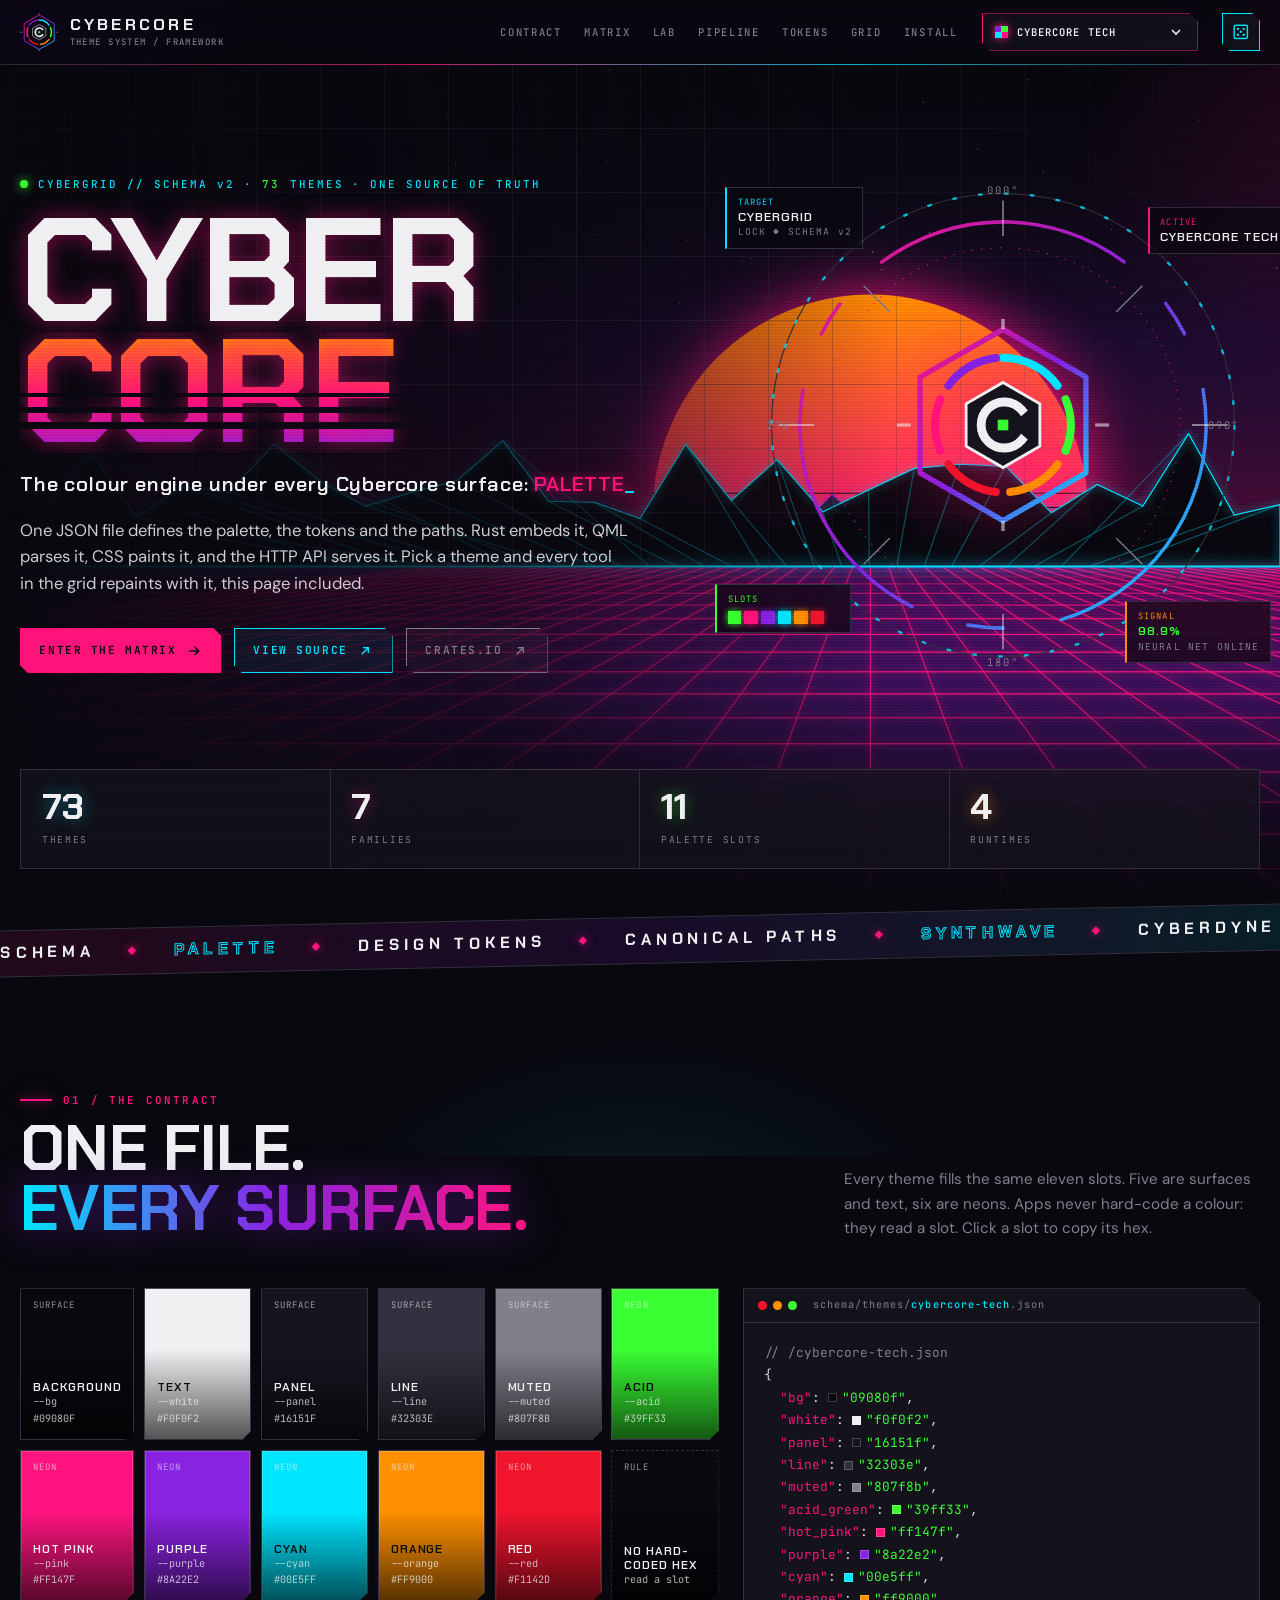
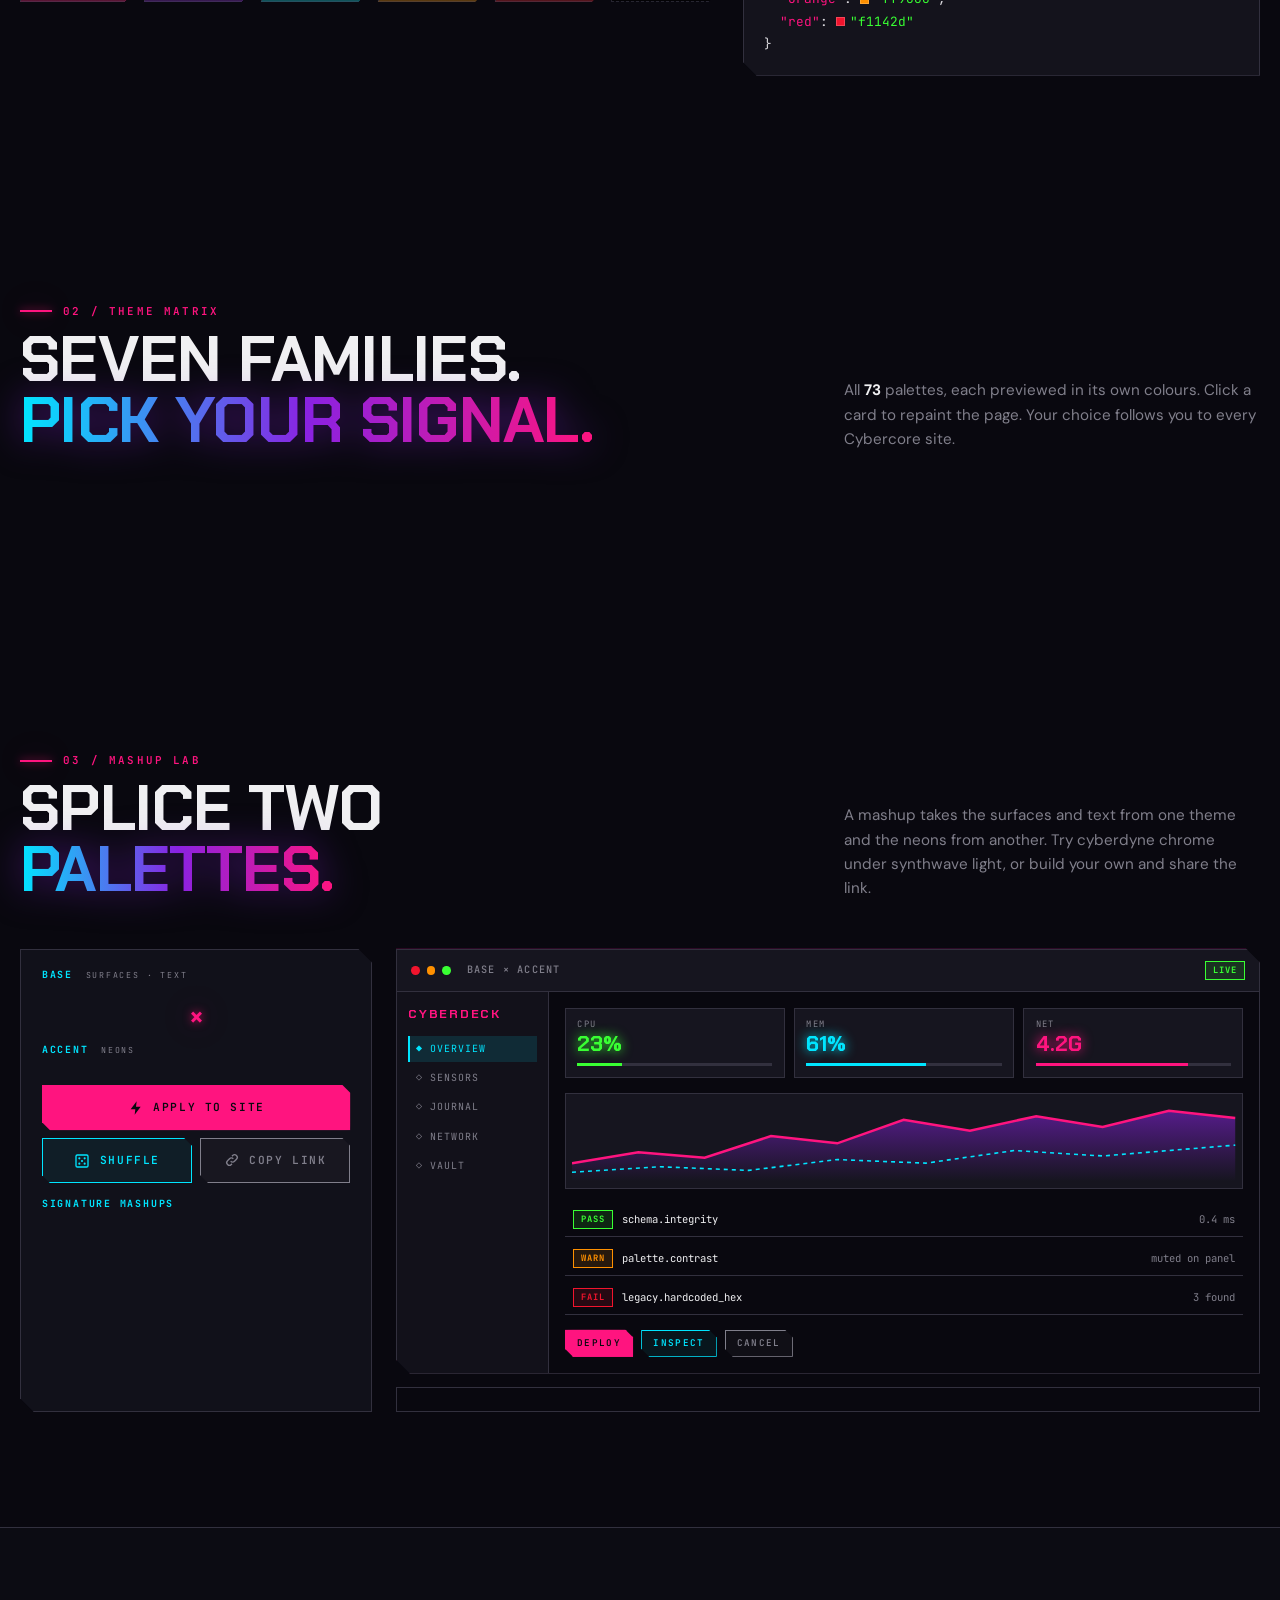
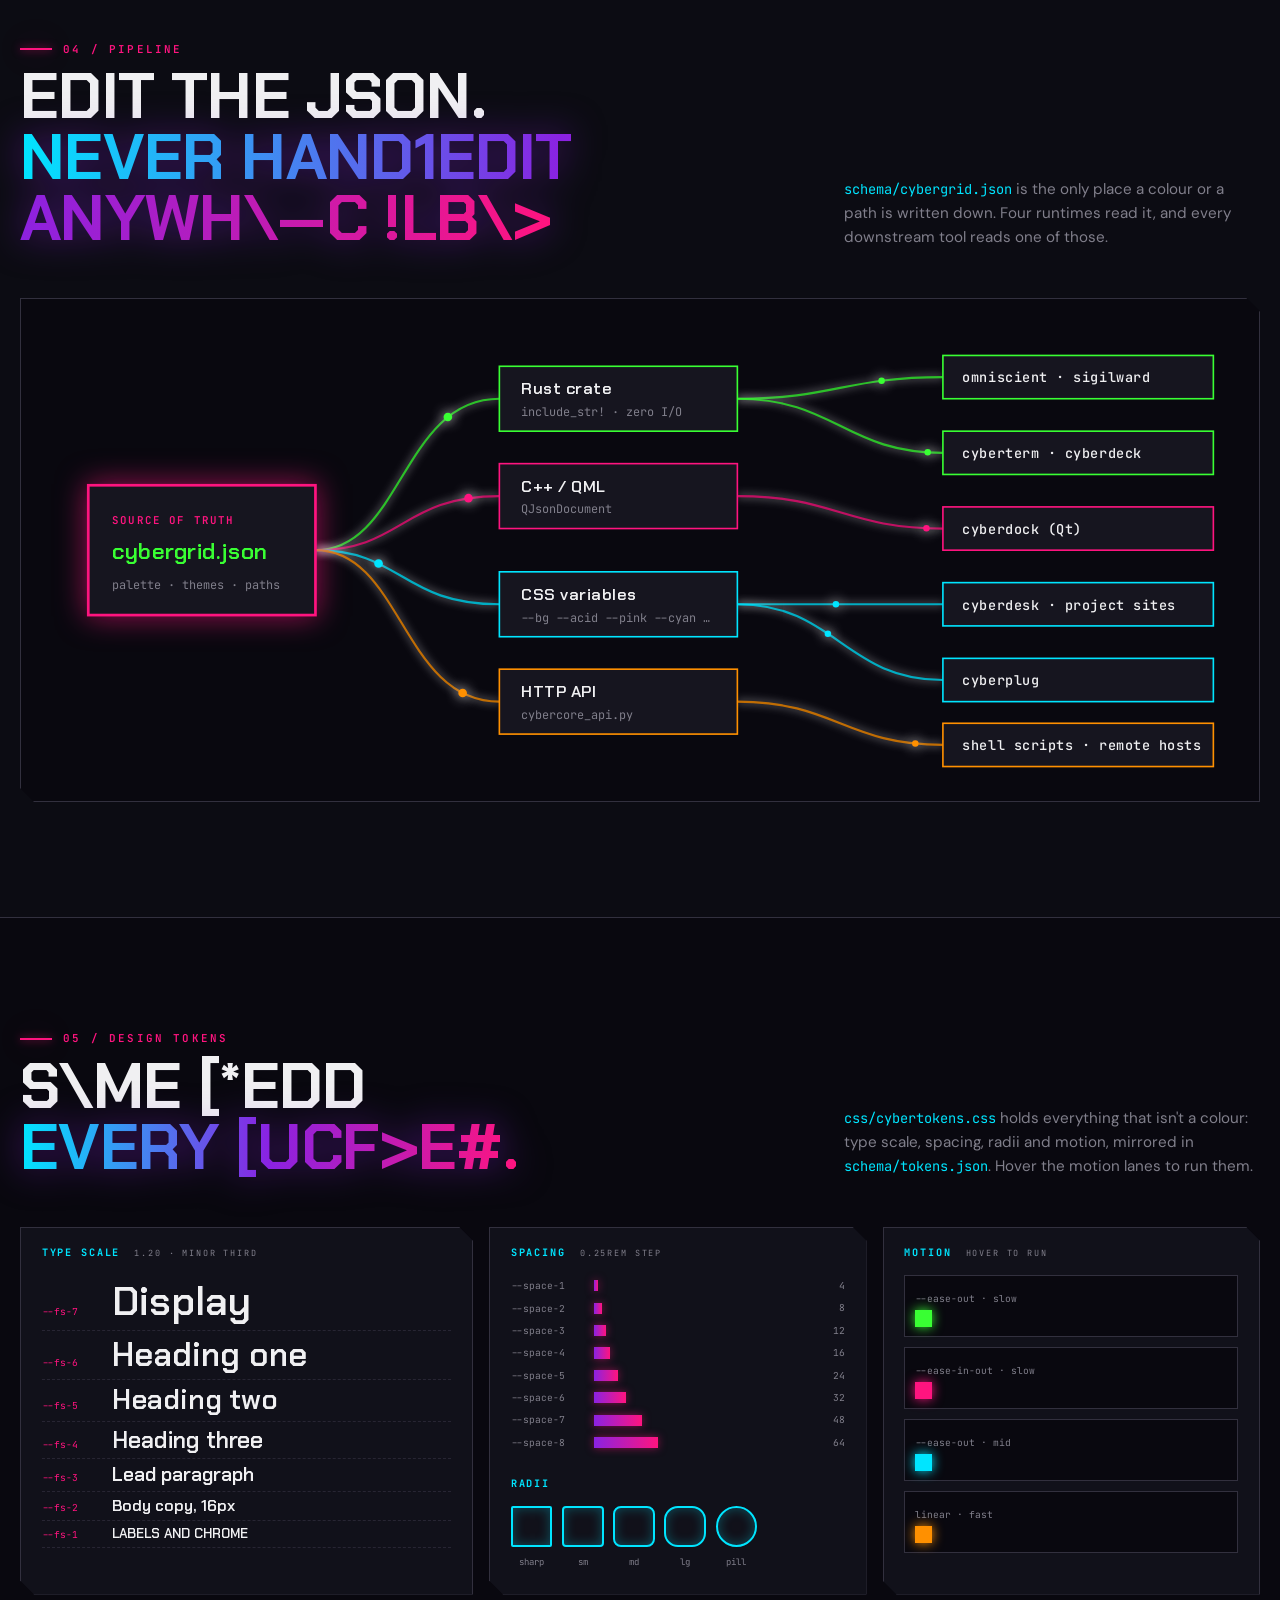
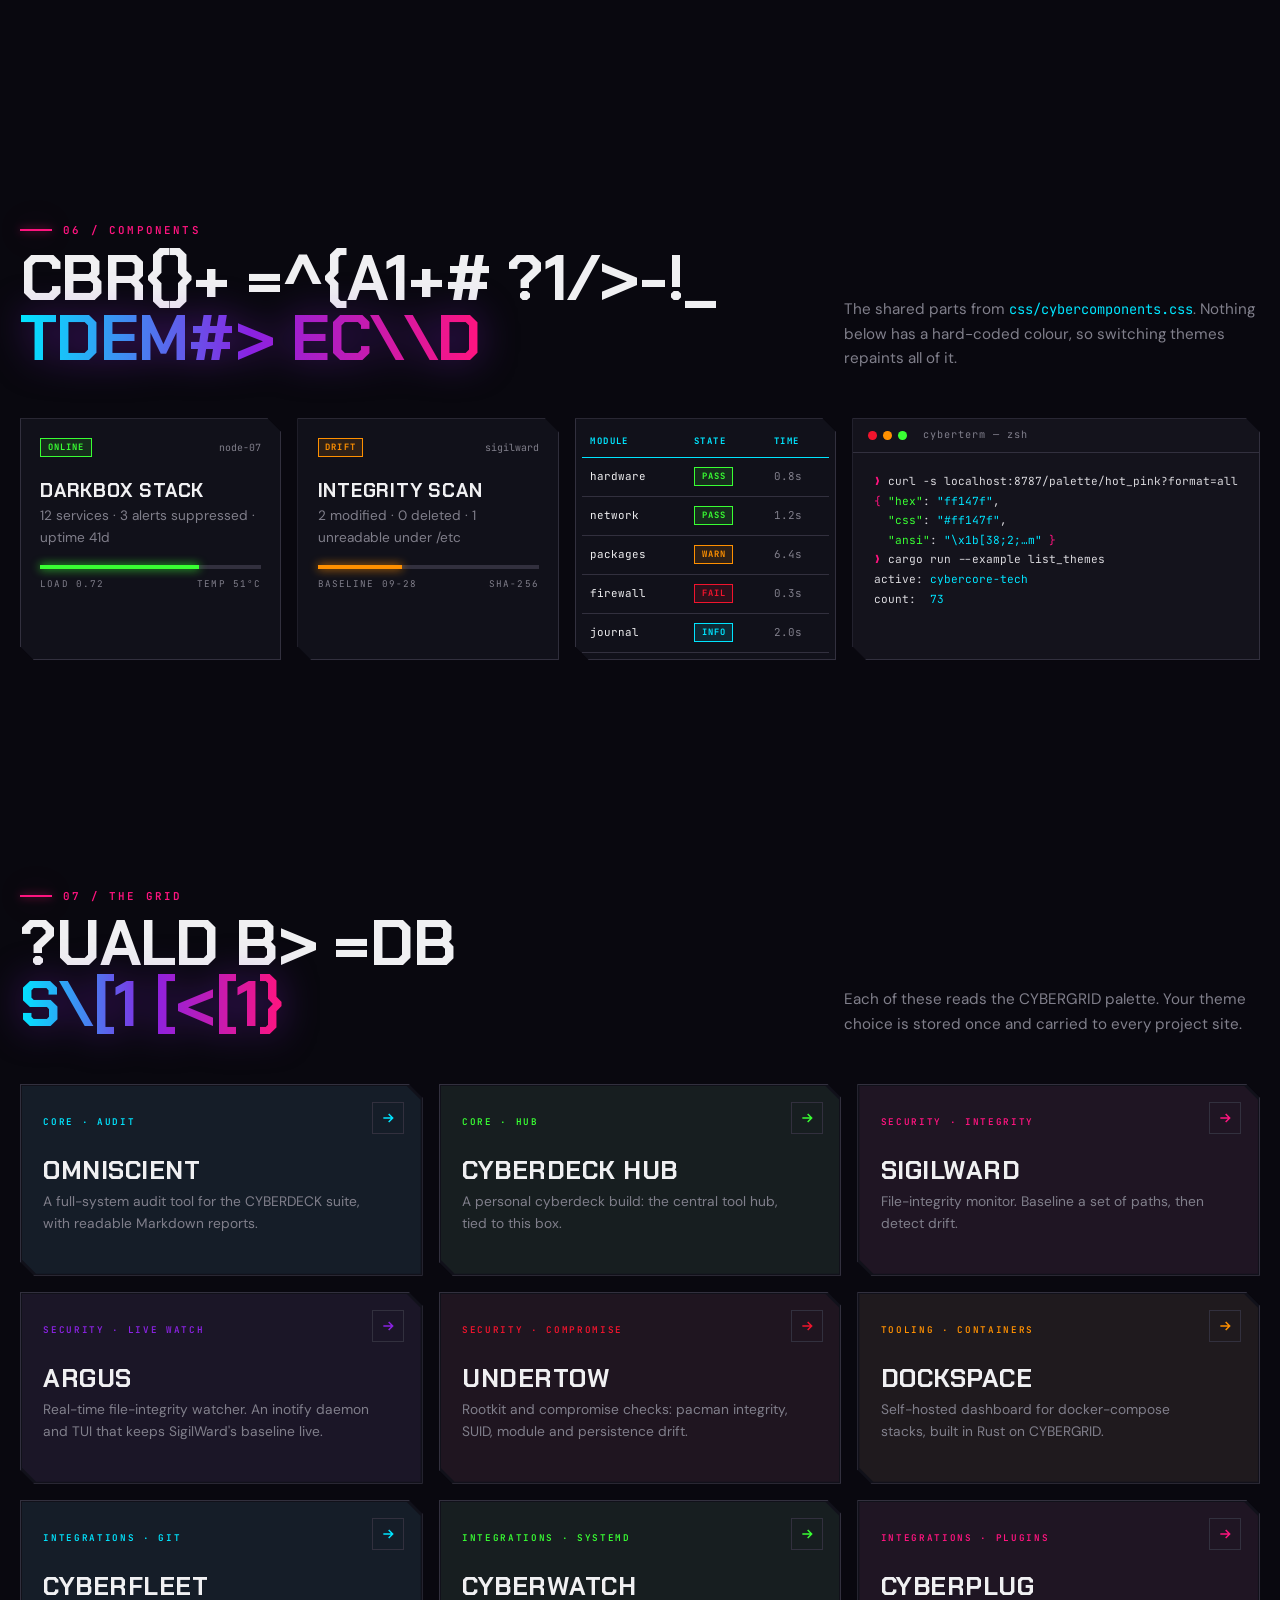
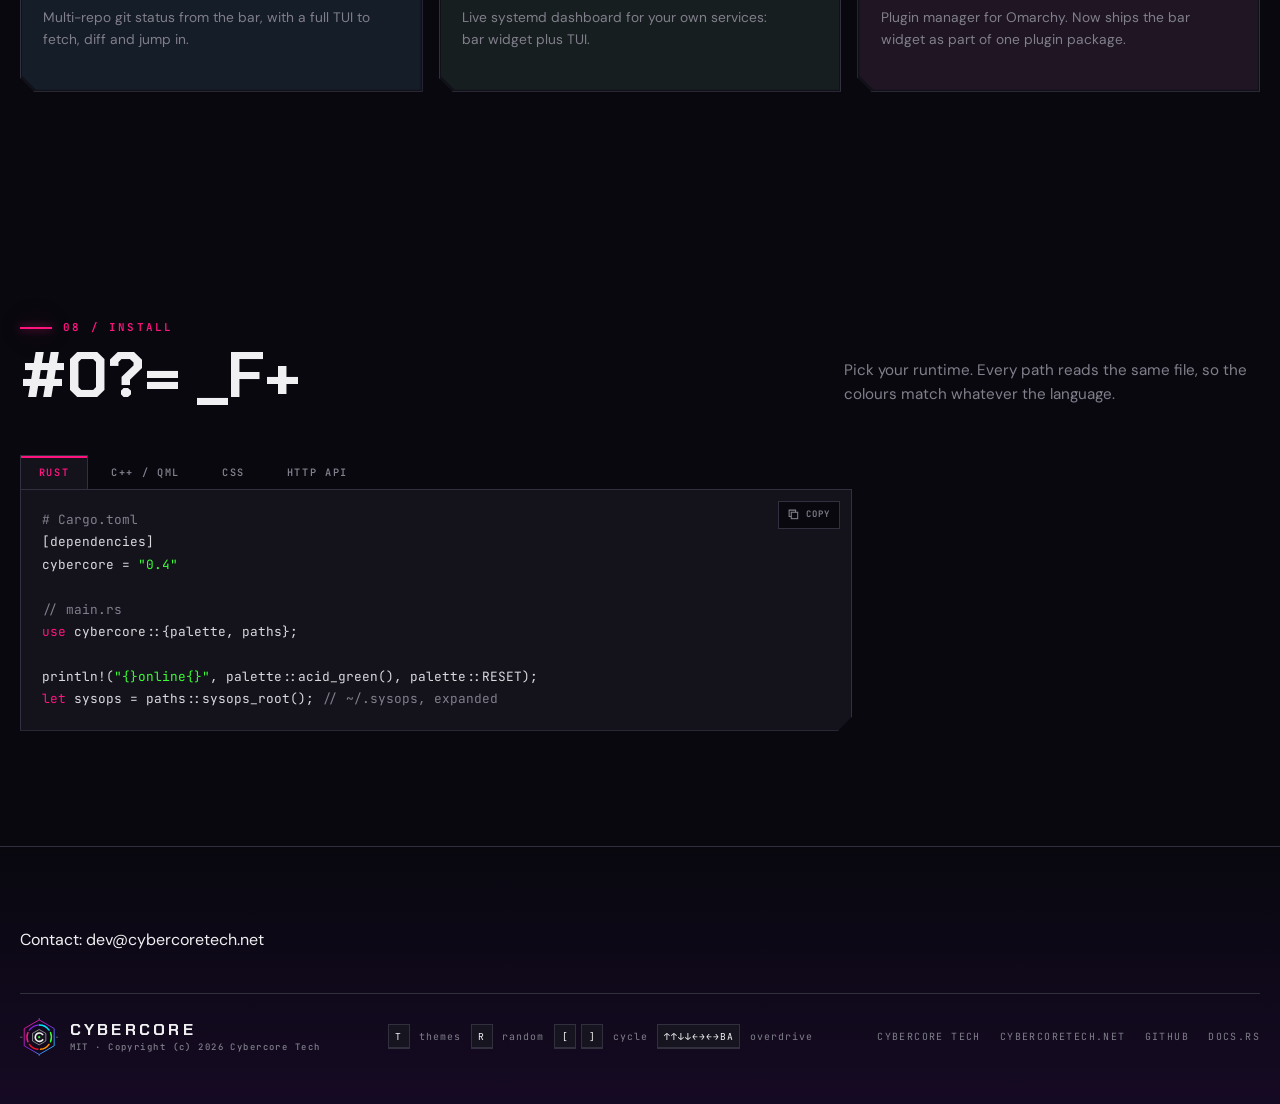
==== commit a1542c90: "Give each theme family its own matrix card scene Cyberdyne reticle HUD, cyberpunk rain skyline, neos" ====
--- a/index.html
+++ b/index.html
@@ -30,6 +30,7 @@
       ]
     };
   </script>
+  <script src="assets/js/scenes.js" defer></script>
   <script src="assets/js/engine.js" defer></script>
   <script src="assets/js/fx.js" defer></script>
   <script type="module" src="https://cybercore-tech.github.io/kit/contact.js"></script>
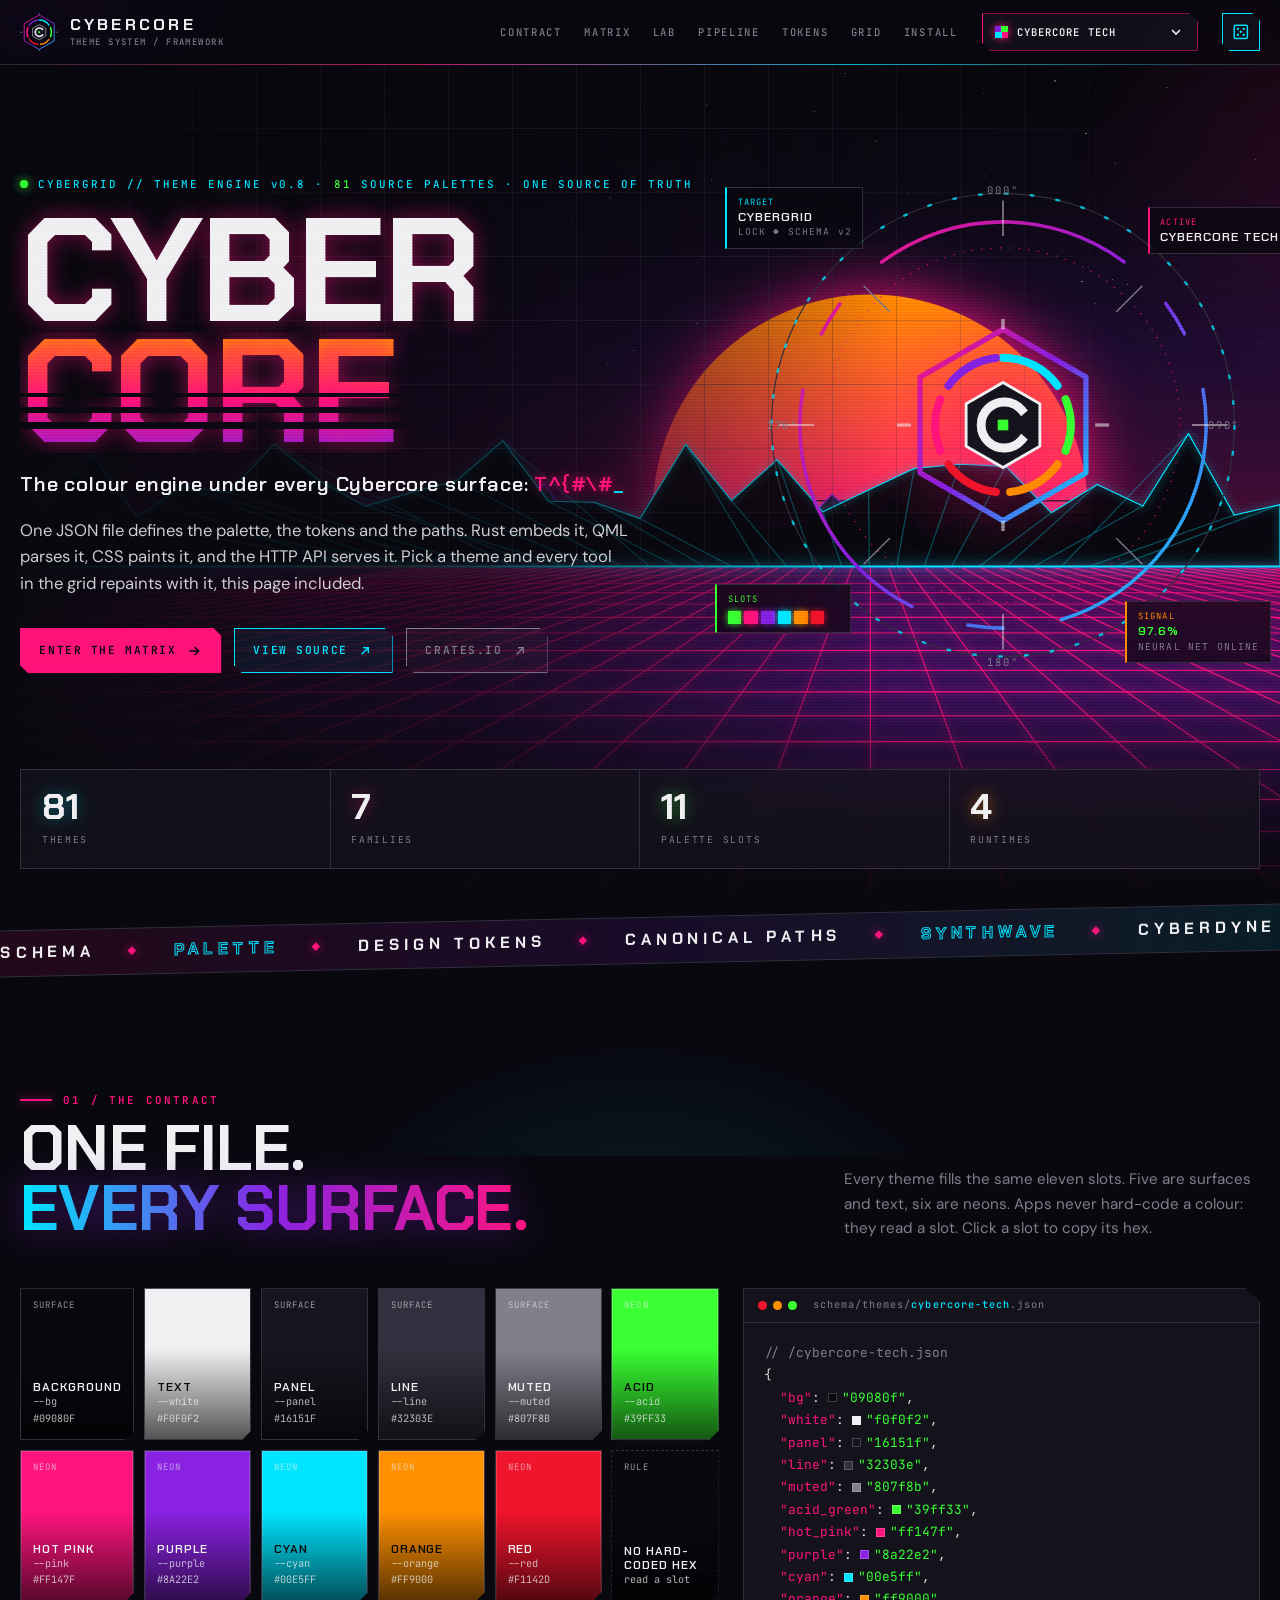
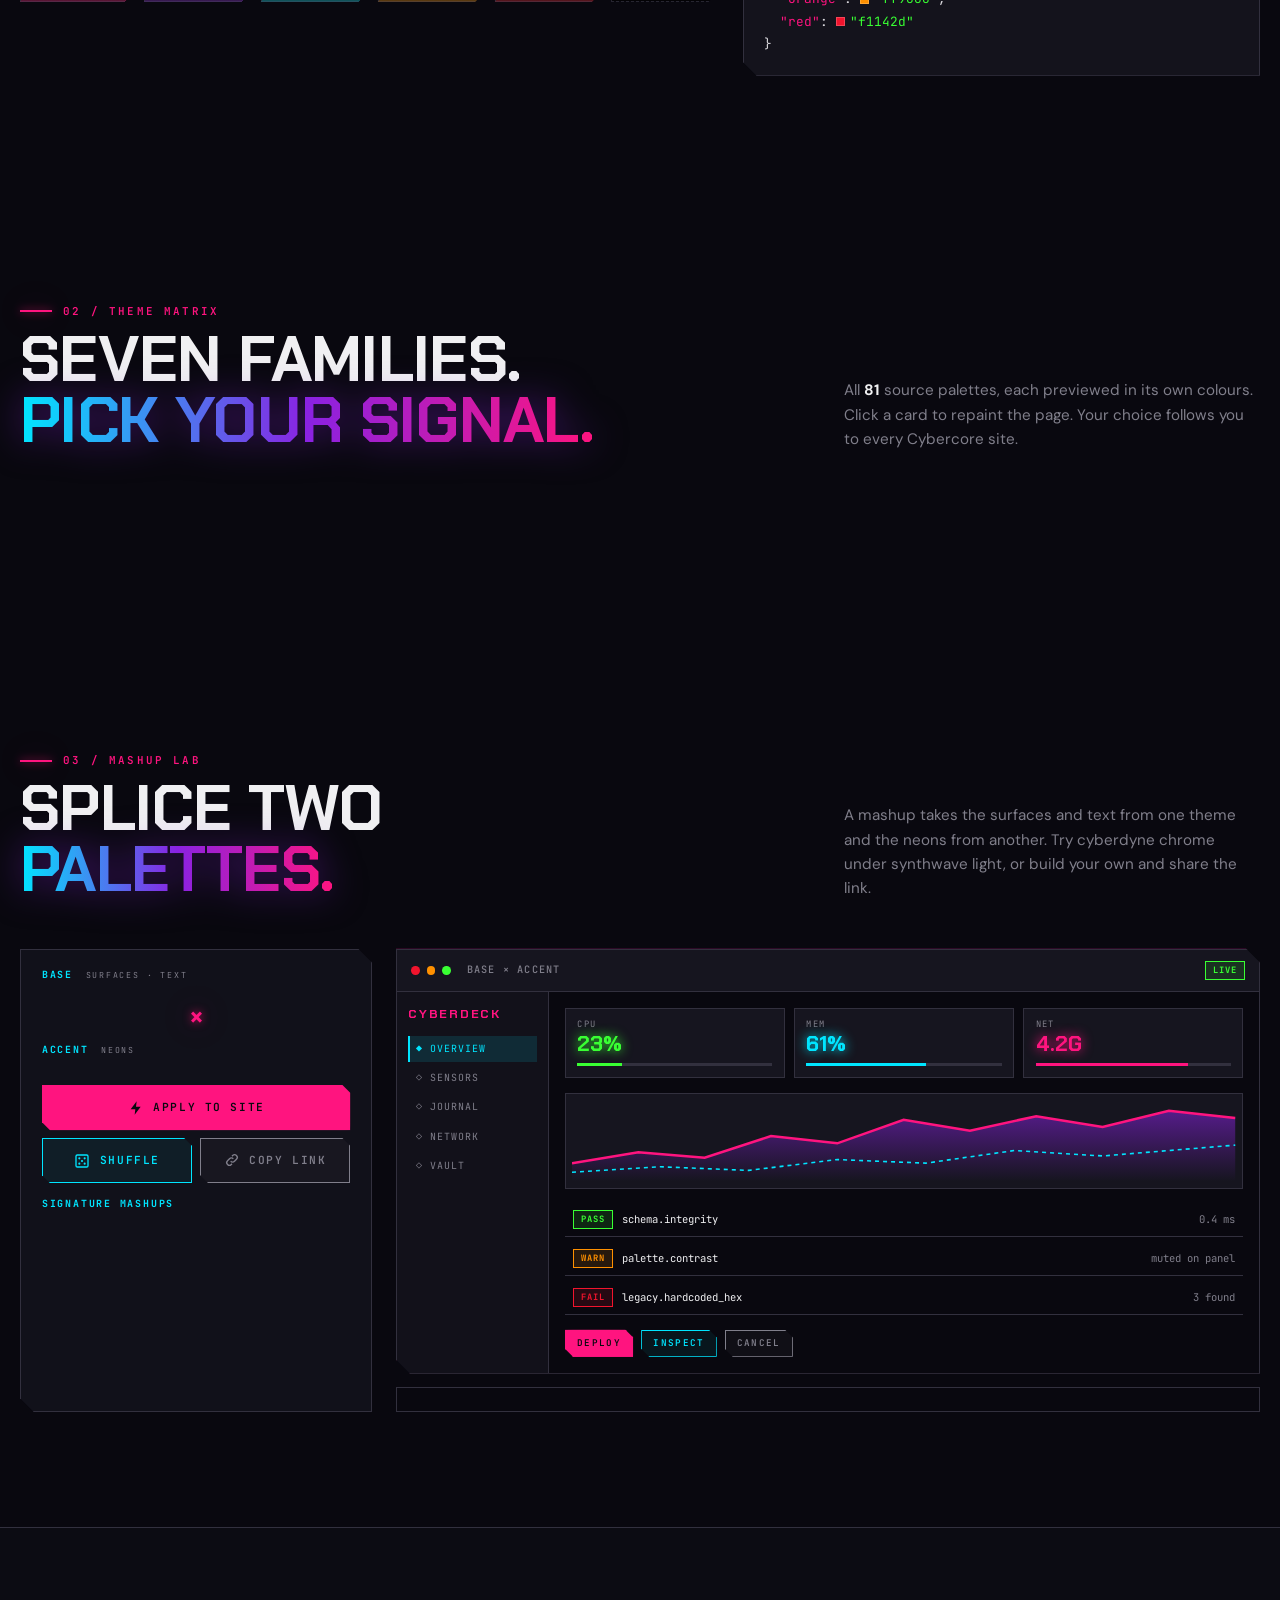
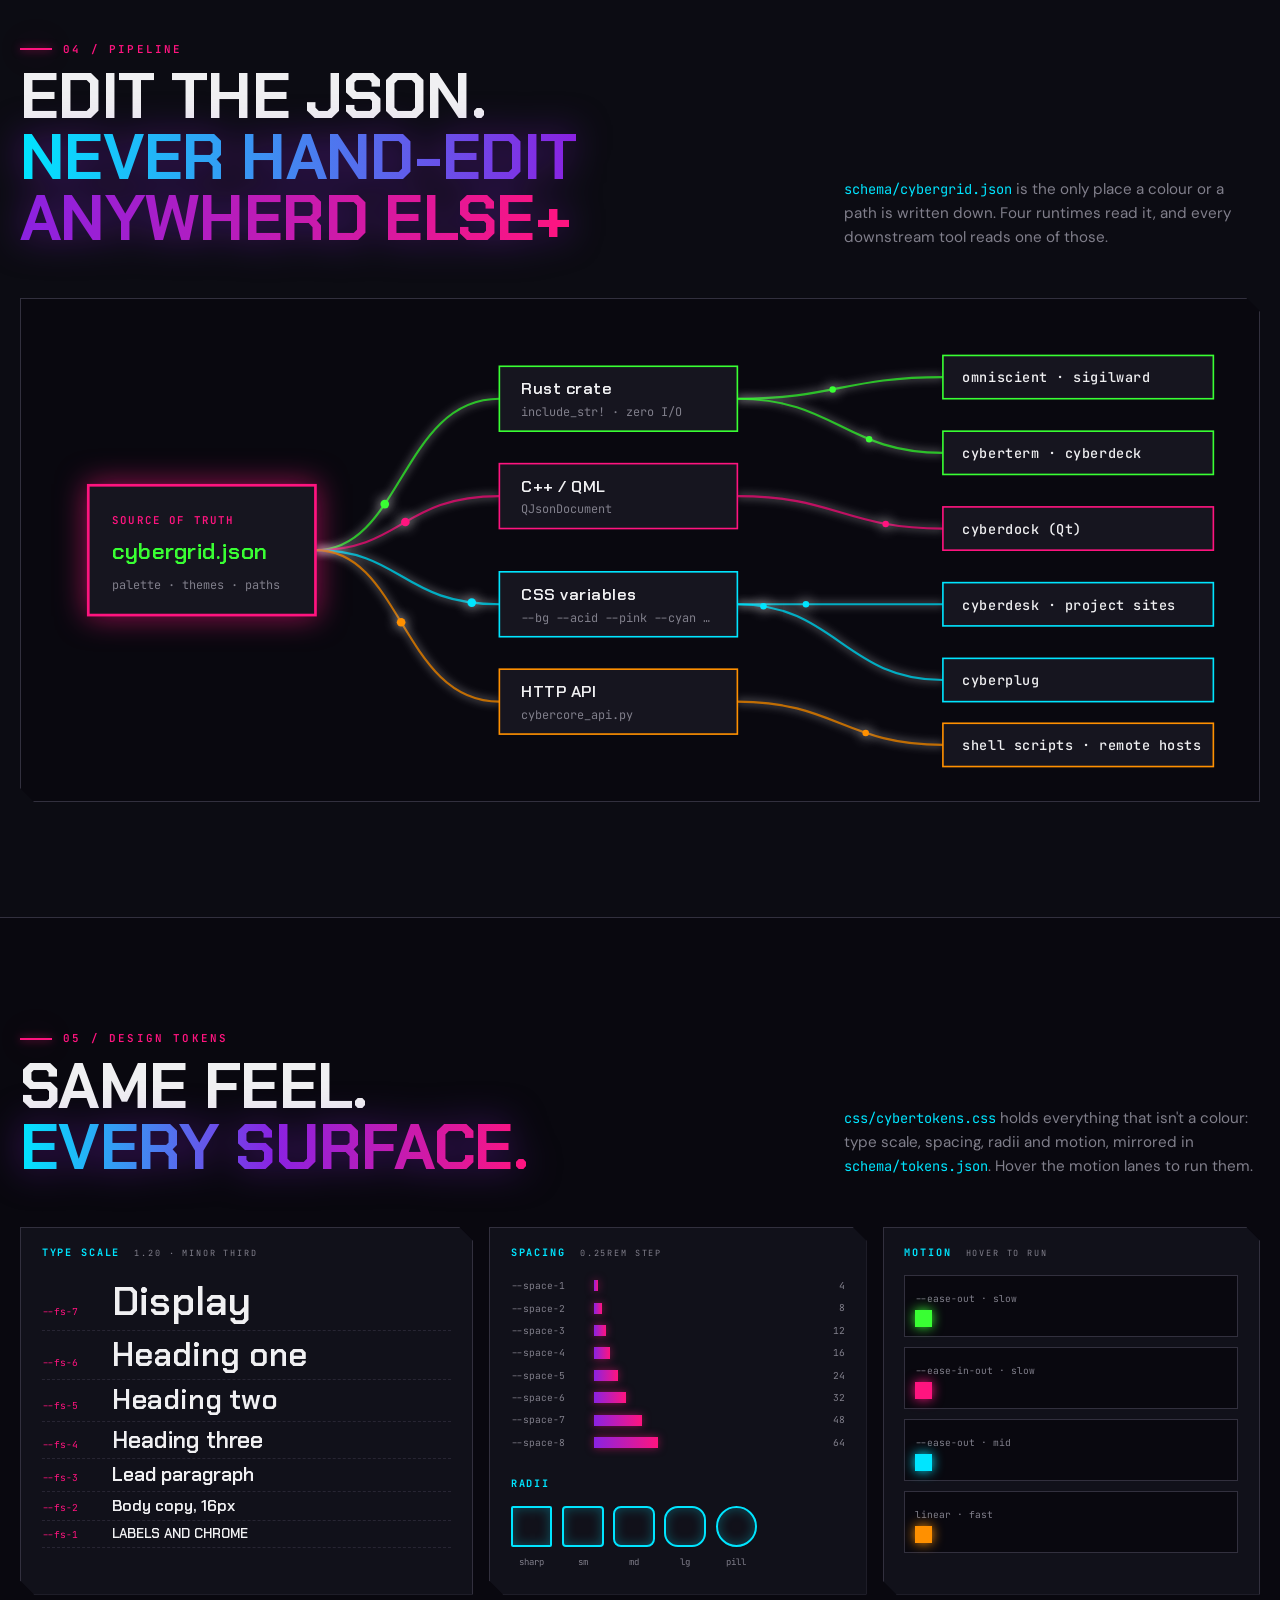
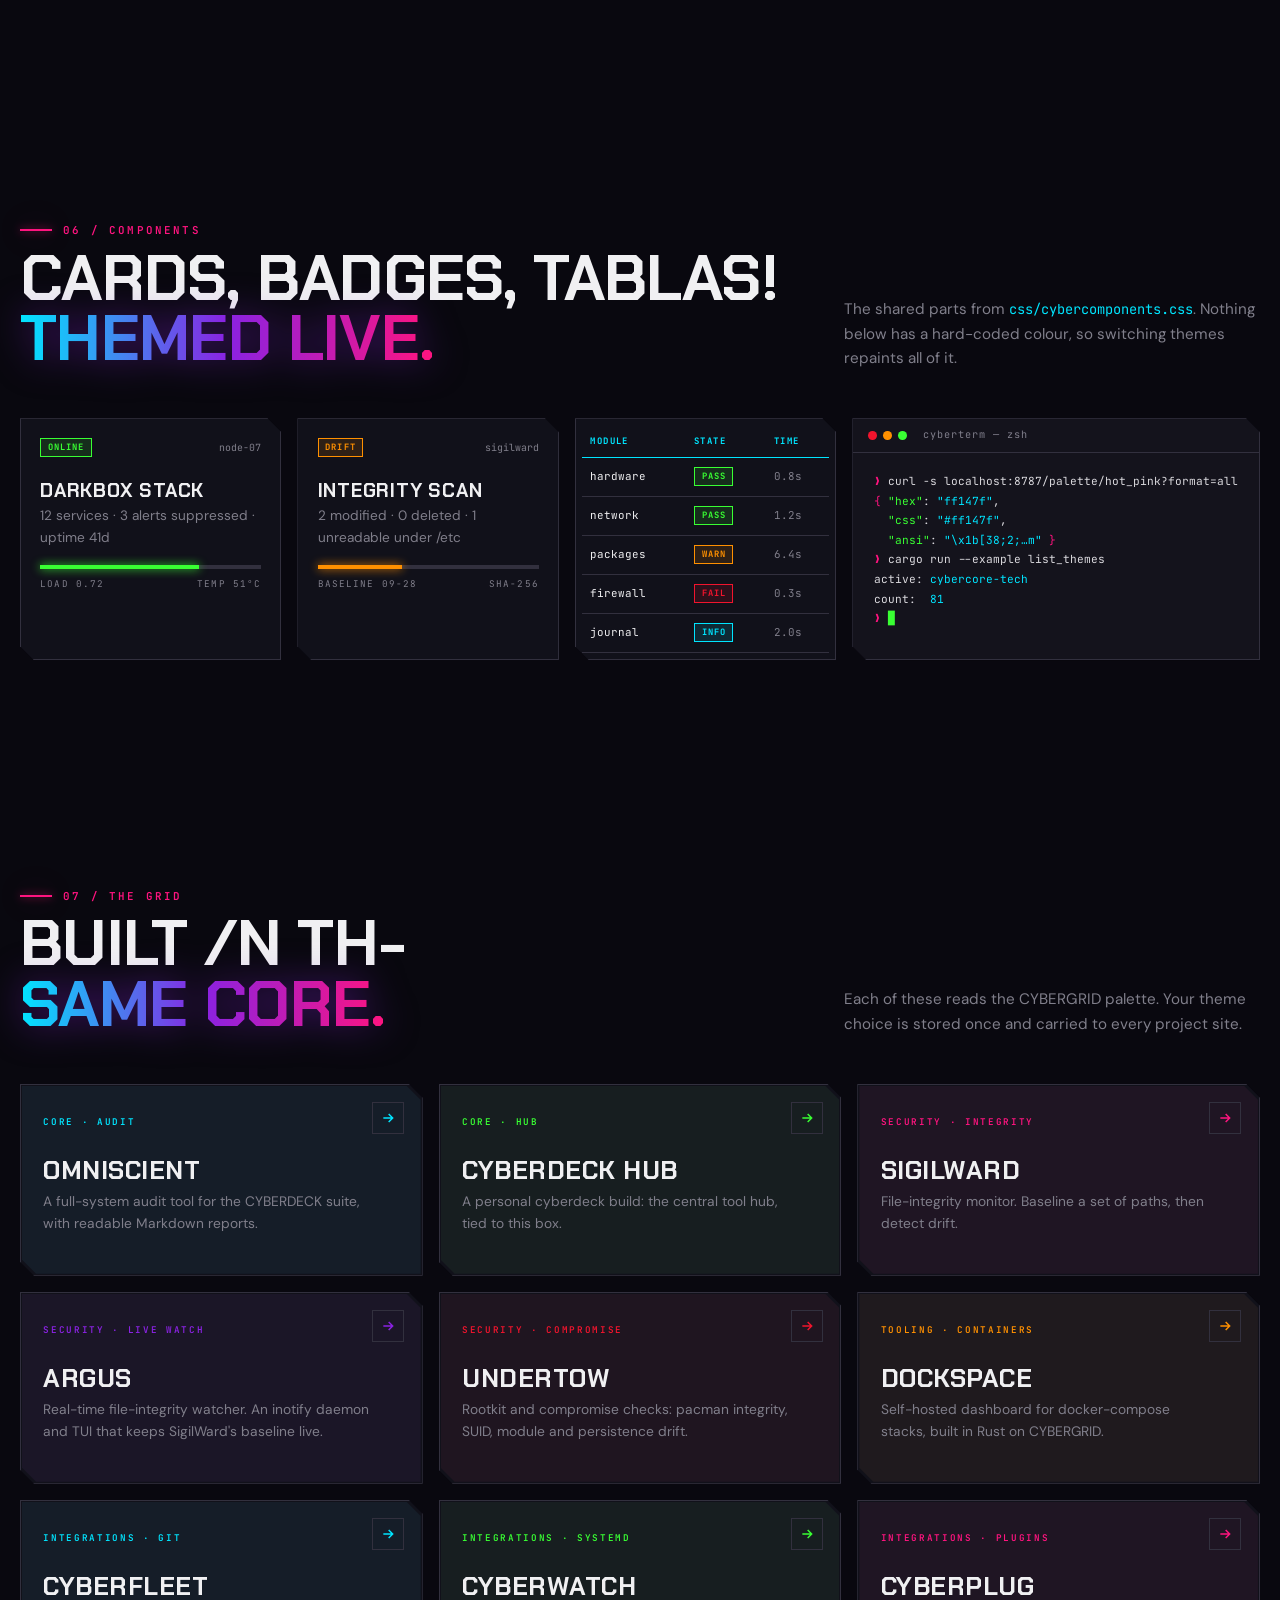
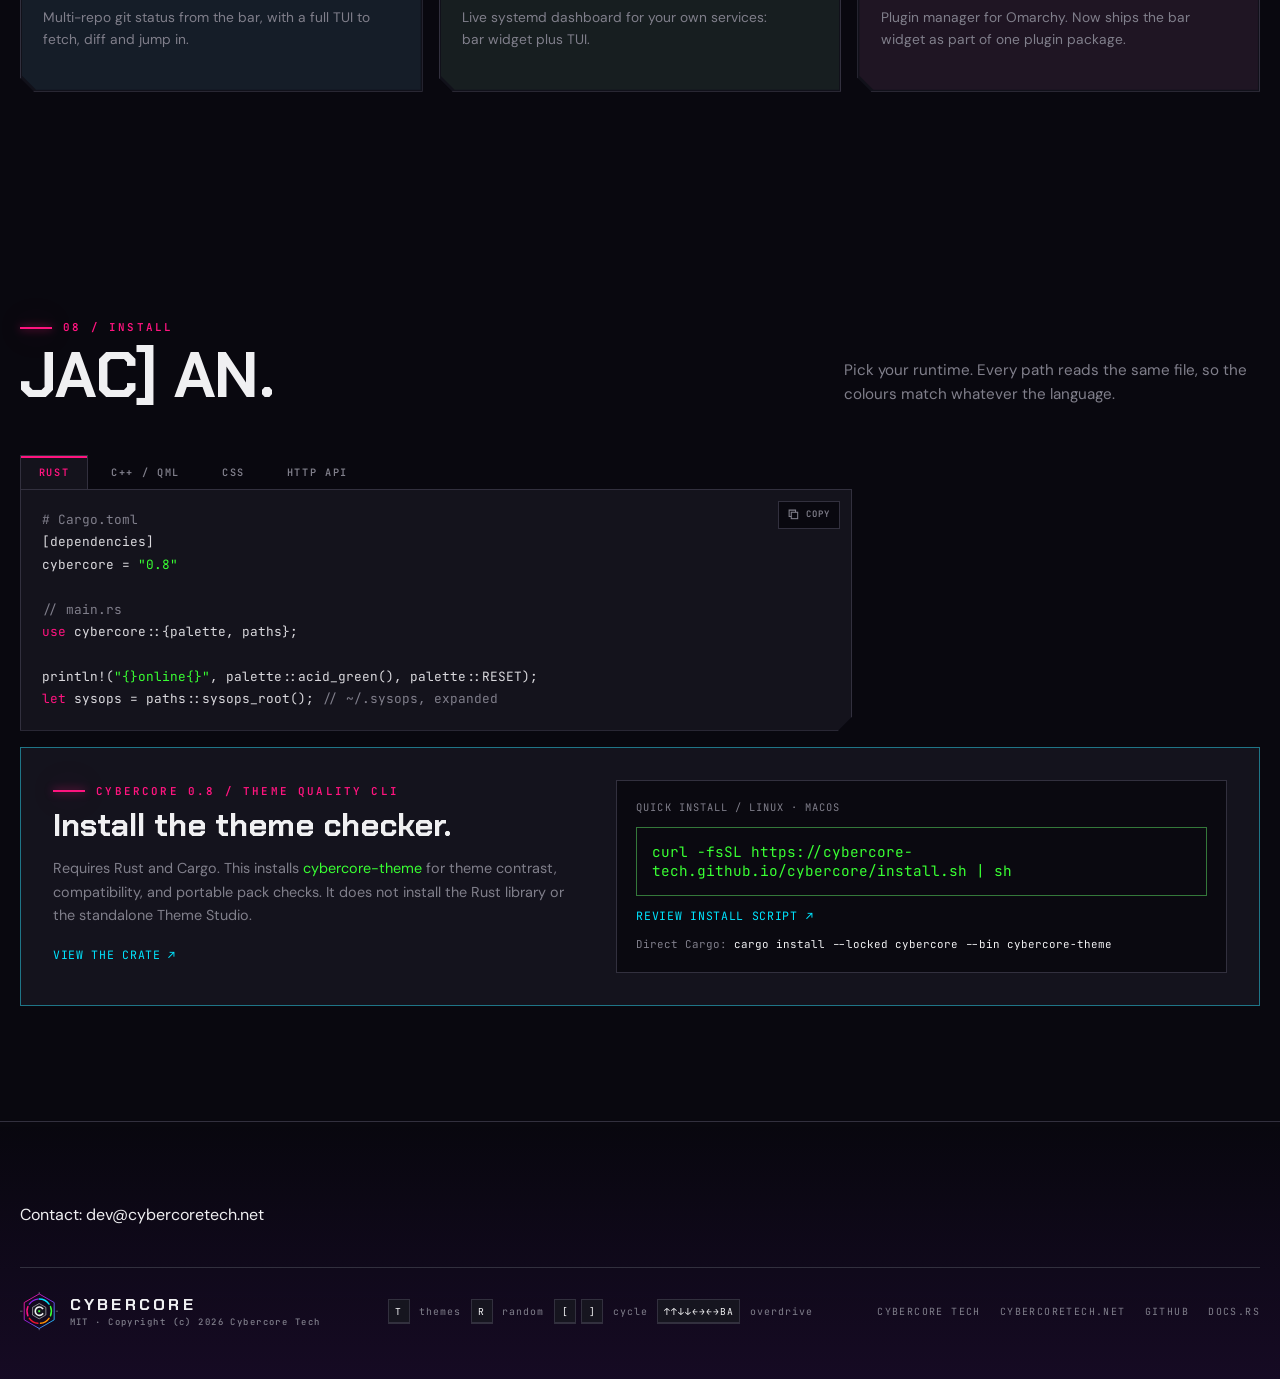
==== commit 5e84bbd3: "feat(site): update Cybercore Pages for 0.8 Refresh published theme totals and the Rust dependency ve" ====
--- a/index.html
+++ b/index.html
@@ -4,10 +4,10 @@
   <meta charset="utf-8">
   <meta name="viewport" content="width=device-width,initial-scale=1">
   <title>Cybercore — the CYBERGRID theme system</title>
-  <meta name="description" content="Cybercore is the source of truth for the Cybercore Systems Framework: one JSON schema, 72 themes plus the master mix, shared design tokens and canonical paths, read by every Cybercore tool.">
+  <meta name="description" content="Cybercore 0.8 is the shared theme engine for Cybercore apps: 81 palettes, portable custom themes and packs, design tokens, quality gates, and live cross-app updates.">
   <meta name="theme-color" content="#09080f">
   <meta property="og:title" content="Cybercore — the CYBERGRID theme system">
-  <meta property="og:description" content="One schema. 73 themes. Every surface in the grid speaks the same colours.">
+  <meta property="og:description" content="One theme engine. 81 palettes, custom packs, quality checks, and every surface in the grid speaks the same colours.">
   <meta property="og:image" content="https://cybercore-tech.github.io/cybercore/assets/img/social-card.png">
   <meta property="og:url" content="https://cybercore-tech.github.io/cybercore/">
   <meta name="twitter:card" content="summary_large_image">
@@ -108,7 +108,7 @@
         <i class="theme-swatch" aria-hidden="true"></i><span id="themeLabel">LOADING…</span><svg class="chev" aria-hidden="true"><use href="#i-chev"/></svg>
       </button>
       <div class="theme-menu" id="themeMenu" hidden>
-        <div class="theme-search"><input id="themeFilter" type="search" placeholder="FILTER 77 THEMES…" aria-label="Filter themes" autocomplete="off" spellcheck="false"></div>
+        <div class="theme-search"><input id="themeFilter" type="search" placeholder="FILTER 81 THEMES…" aria-label="Filter themes" autocomplete="off" spellcheck="false"></div>
         <div class="theme-list" id="themeList" role="listbox" aria-label="Theme"></div>
       </div>
     </div>
@@ -122,7 +122,7 @@
       <div class="hero-vignette" aria-hidden="true"></div>
       <div class="wrap hero-grid">
         <div class="hero-copy">
-          <p class="eyebrow"><span class="led"></span>CYBERGRID // SCHEMA v2 · <b data-theme-count>73</b> THEMES · ONE SOURCE OF TRUTH</p>
+          <p class="eyebrow"><span class="led"></span>CYBERGRID // THEME ENGINE v0.8 · <b data-theme-count>81</b> SOURCE PALETTES · ONE SOURCE OF TRUTH</p>
           <h1 class="title" aria-label="Cybercore">
             <span class="glitch" data-text="CYBER">CYBER</span><span class="glitch outline" data-text="CORE">CORE</span>
           </h1>
@@ -156,7 +156,7 @@
         </div>
       </div>
       <div class="wrap stats">
-        <div><b data-count="73">0</b><span>THEMES</span></div>
+        <div><b data-count="81">0</b><span>THEMES</span></div>
         <div><b data-count="7">0</b><span>FAMILIES</span></div>
         <div><b data-count="11">0</b><span>PALETTE SLOTS</span></div>
         <div><b data-count="4">0</b><span>RUNTIMES</span></div>
@@ -188,7 +188,7 @@
       <div class="wrap">
         <div class="head reveal">
           <div><p class="kicker">02 / THEME MATRIX</p><h2 class="scramble">Seven families.<br><em>Pick your signal.</em></h2></div>
-          <p>All <b data-theme-count>73</b> palettes, each previewed in its own colours. Click a card to repaint the page. Your choice follows you to every Cybercore site.</p>
+          <p>All <b data-theme-count>81</b> source palettes, each previewed in its own colours. Click a card to repaint the page. Your choice follows you to every Cybercore site.</p>
         </div>
         <div class="families reveal" id="families" role="tablist" aria-label="Theme families"></div>
         <div class="cards" id="cards"></div>
@@ -377,7 +377,7 @@
   <span class="s">"ansi"</span>: <span class="v">"\x1b[38;2;…m"</span> <span class="k">}</span>
 <span class="p">❯</span> cargo run --example list_themes
 active: <span class="v" data-active-theme-raw>cybercore-tech</span>
-count:  <span class="v">73</span>
+count:  <span class="v">81</span>
 <span class="p">❯</span> <span class="cursor">█</span></code></pre>
         </div>
       </div>
@@ -418,7 +418,7 @@
         <div class="window">
           <pre role="tabpanel" id="tab-rust" aria-labelledby="t-rust" data-copy><code><span class="c"># Cargo.toml</span>
 [dependencies]
-cybercore = <span class="s">"0.4"</span>
+cybercore = <span class="s">"0.8"</span>
 
 <span class="c">// main.rs</span>
 <span class="k">use</span> cybercore::{palette, paths};
@@ -451,6 +451,10 @@
 curl localhost:8787/schema</code></pre>
         </div>
       </div>
+      <div class="cli-install reveal">
+        <div><p class="kicker">CYBERCORE 0.8 / THEME QUALITY CLI</p><h3>Install the theme checker.</h3><p>Requires Rust and Cargo. This installs <code>cybercore-theme</code> for theme contrast, compatibility, and portable pack checks. It does not install the Rust library or the standalone Theme Studio.</p><a href="https://crates.io/crates/cybercore">VIEW THE CRATE ↗</a></div>
+        <div class="cli-command"><span>QUICK INSTALL / LINUX · MACOS</span><code>curl -fsSL https://cybercore-tech.github.io/cybercore/install.sh | sh</code><a href="install.sh">REVIEW INSTALL SCRIPT ↗</a><small>Direct Cargo: <code>cargo install --locked cybercore --bin cybercore-theme</code></small></div>
+      </div>
     </section>
   </main>
 
--- a/assets/css/site.css
+++ b/assets/css/site.css
@@ -550,12 +550,23 @@
 
 /* ═════════ 08 install ═════════ */
 .install { max-width: 52rem; }
+.cli-install { display: grid; grid-template-columns: 1fr 1.15fr; gap: 2rem; align-items: center; margin-top: 1rem; padding: clamp(1.2rem, 3vw, 2rem); border: 1px solid color-mix(in srgb, var(--cyan) 38%, var(--line)); background: color-mix(in srgb, var(--panel) 92%, transparent); }
+.cli-install h3 { margin: 0 0 .7rem; font: 700 clamp(1.35rem, 3vw, 2rem)/1.05 var(--display); }
+.cli-install p:not(.kicker) { color: var(--muted); font-size: .9rem; }
+.cli-install a { color: var(--cyan); font: .72rem var(--mono); letter-spacing: .06em; }
+.cli-install code { color: var(--acid); font: inherit; }
+.cli-command { display: flex; flex-direction: column; gap: .8rem; padding: 1.2rem; border: 1px solid var(--line); background: color-mix(in srgb, var(--bg) 85%, transparent); }
+.cli-command > span { color: var(--muted); font: .65rem var(--mono); letter-spacing: .1em; }
+.cli-command > code { overflow-wrap: anywhere; padding: .9rem; border: 1px solid color-mix(in srgb, var(--acid) 35%, var(--line)); font: clamp(.7rem, 1.4vw, .9rem) var(--mono); }
+.cli-command small { color: var(--muted); font: .68rem/1.5 var(--mono); }
+.cli-command small code { color: var(--white); }
 .tabs { display: flex; gap: .3rem; margin-bottom: -1px; }
 .tabs button { position: relative; padding: .75rem 1.1rem; font: 600 .64rem/1 var(--mono); letter-spacing: .16em; color: var(--muted); background: transparent; border: 1px solid transparent; border-bottom: 0; cursor: pointer; }
 .tabs button:hover { color: var(--white); }
 .tabs button[aria-selected="true"] { color: var(--pink); background: color-mix(in srgb, var(--panel) 88%, transparent); border-color: var(--line); box-shadow: inset 0 2px var(--pink); }
 .install .window { clip-path: polygon(0 0, 100% 0, 100% calc(100% - 14px), calc(100% - 14px) 100%, 0 100%); }
 .install pre { min-height: 14rem; }
+@media (max-width: 700px) { .cli-install { grid-template-columns: 1fr; } }
 
 /* ═════════ footer ═════════ */
 .foot { padding: 4rem 0 3rem; border-top: 1px solid var(--line); background: linear-gradient(180deg, transparent, color-mix(in srgb, var(--purple) 10%, transparent)); }
